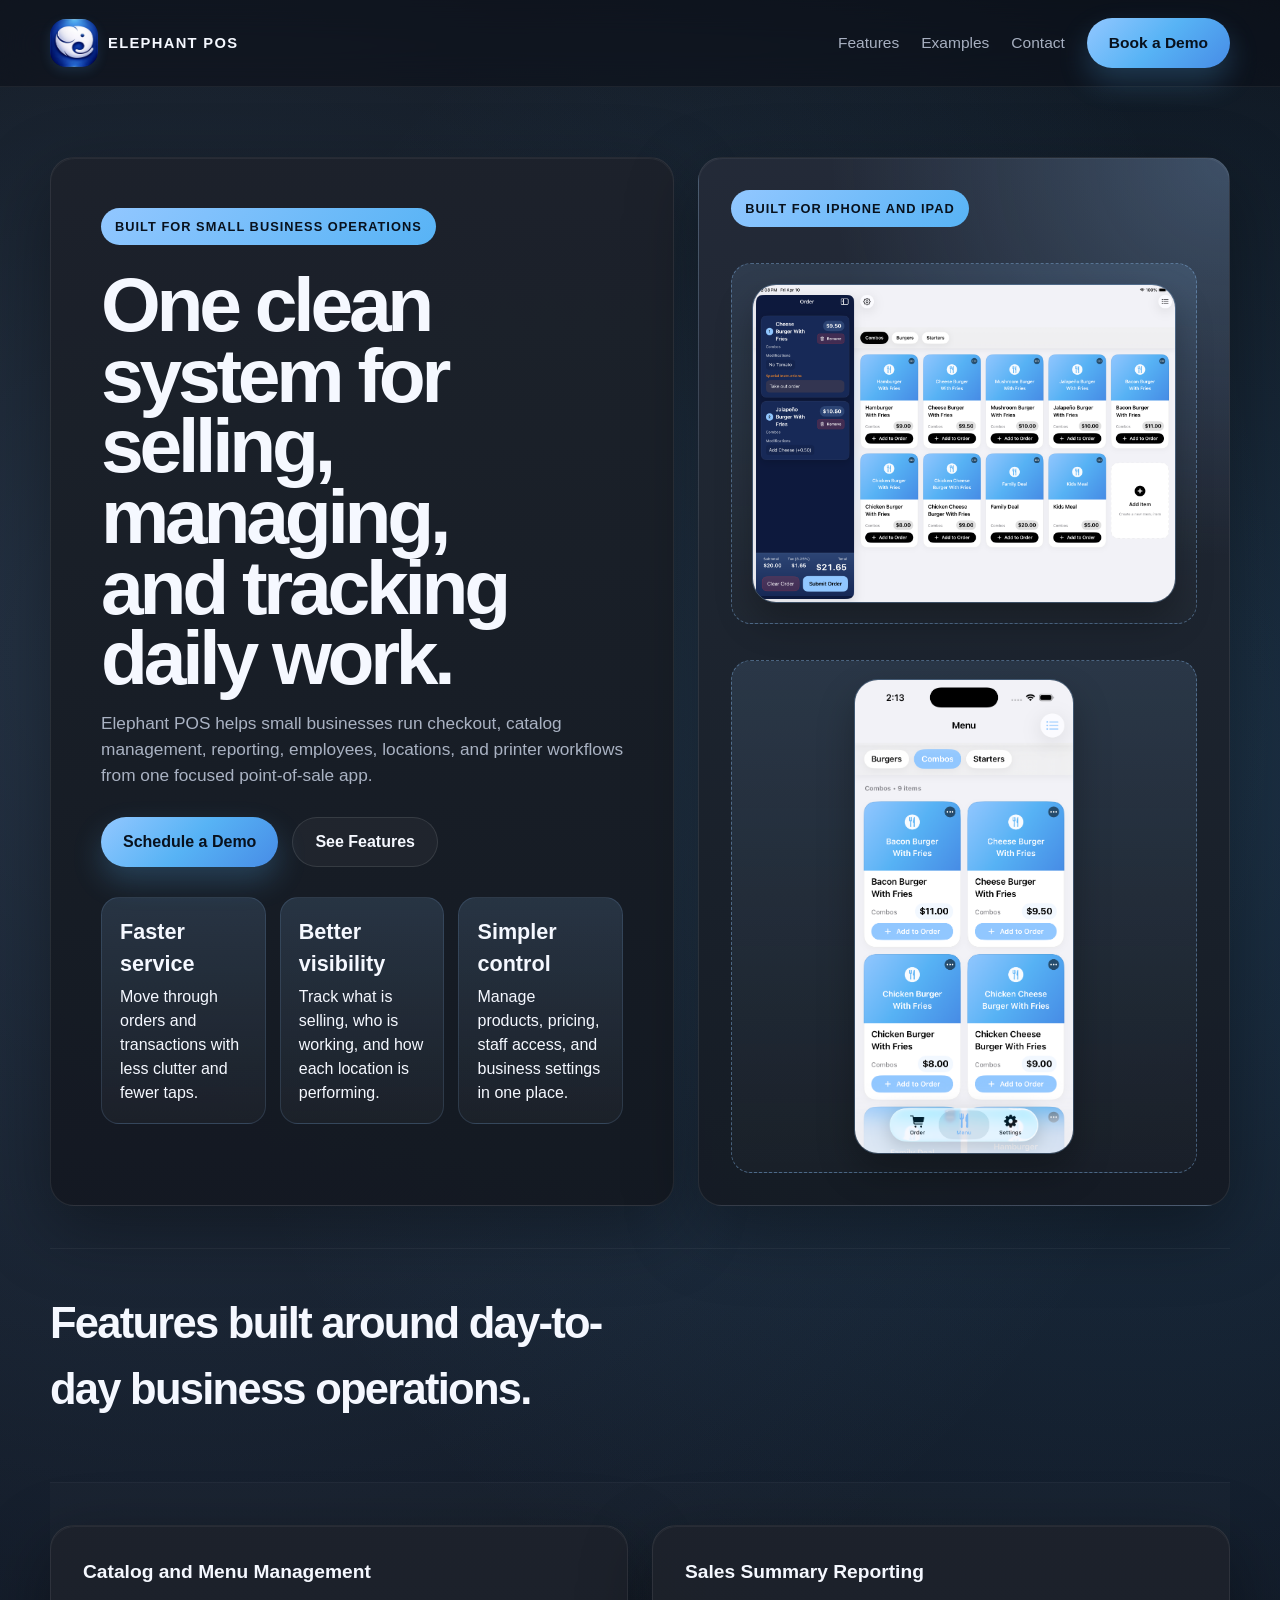
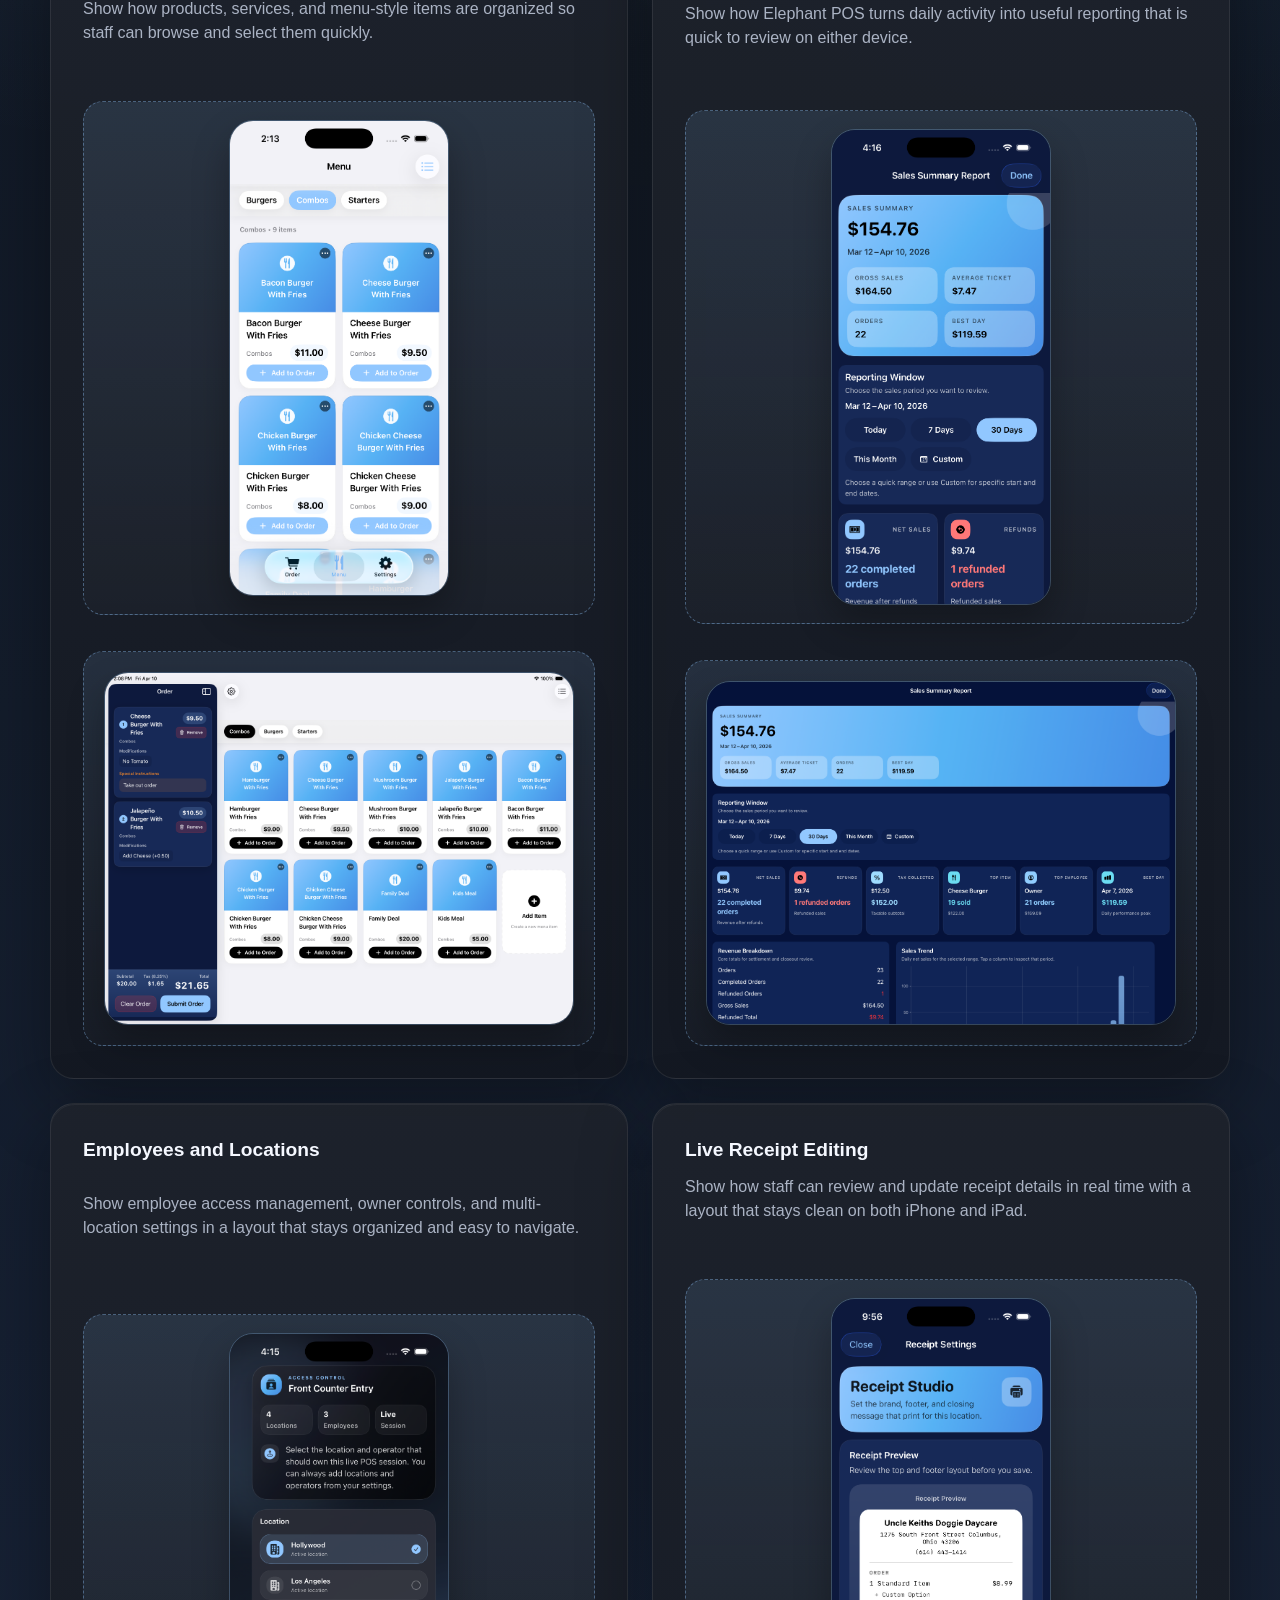
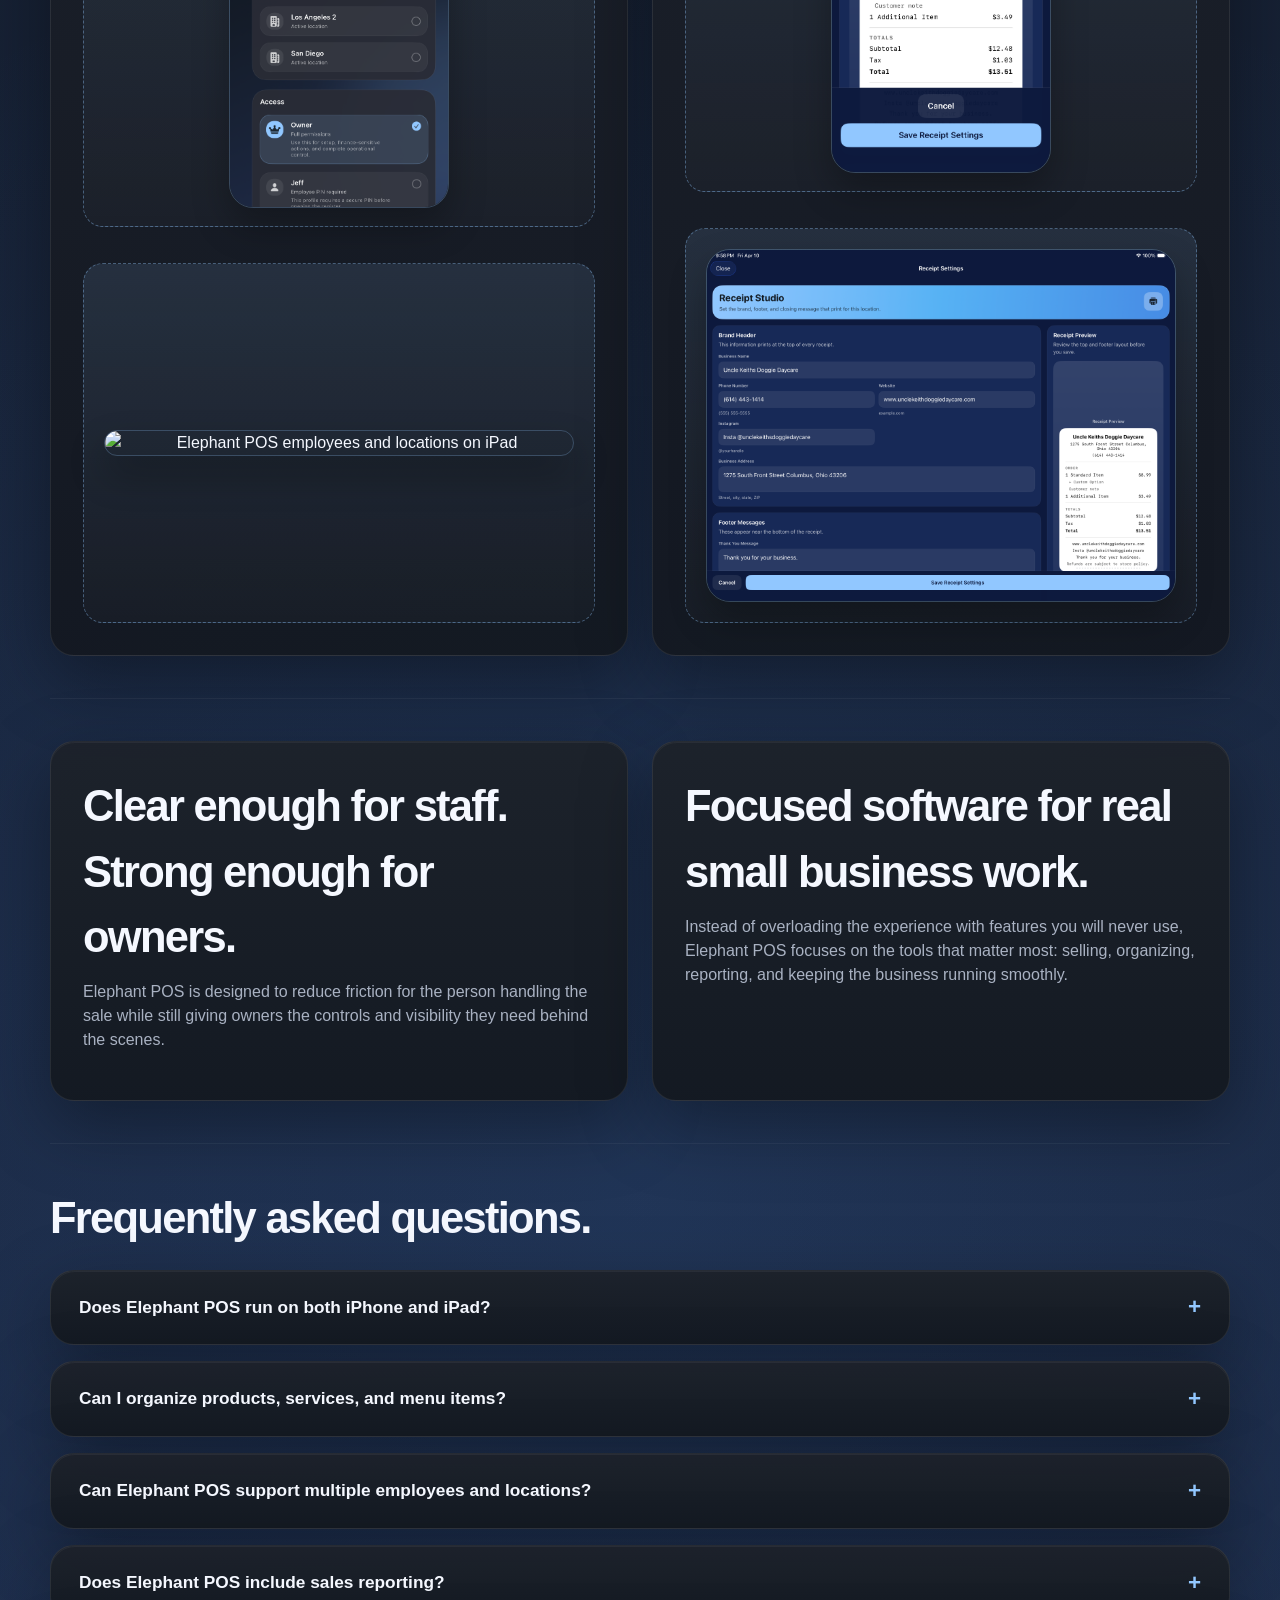
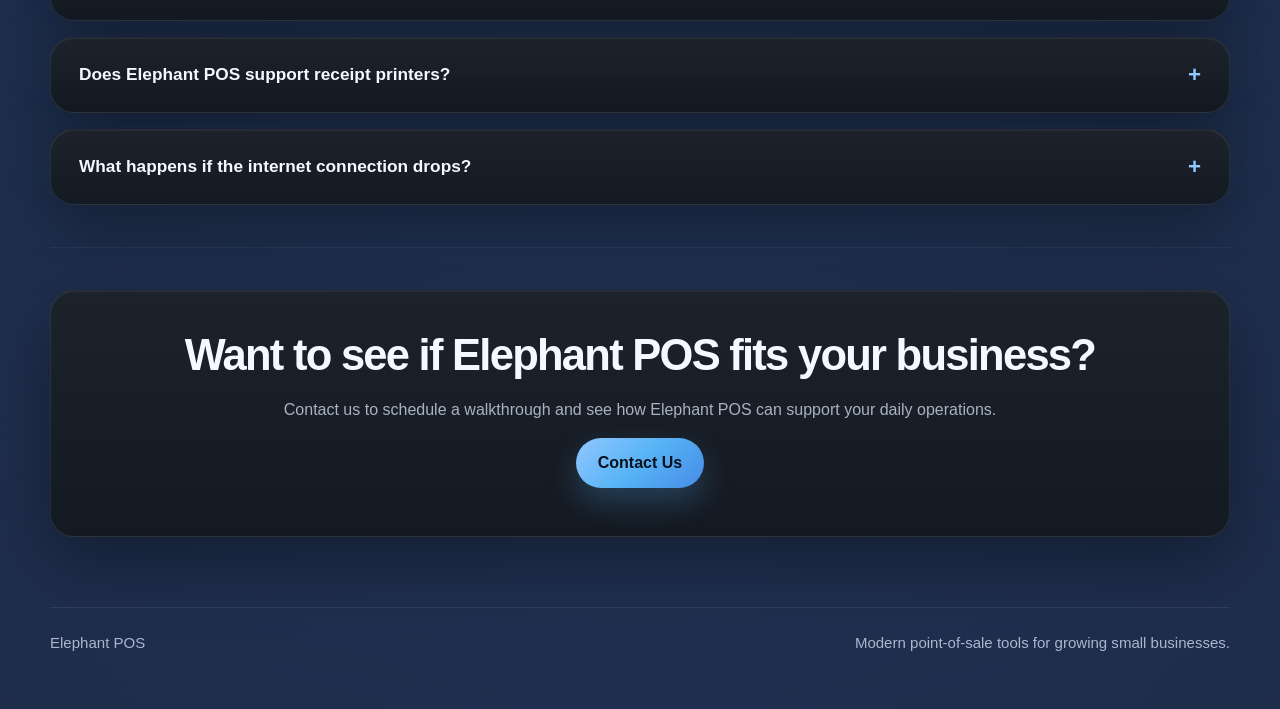
==== index.html @ 3ddc0a42 "Refine FAQ copy" ====
<!doctype html>
<html lang="en">
<head>
  <meta charset="utf-8">
  <meta name="viewport" content="width=device-width, initial-scale=1">
  <title>Elephant POS | Point of Sale for Small Business</title>
  <meta name="description" content="Elephant POS helps small businesses manage orders, catalog, staff access, locations, reporting, and printer workflows from one clean point-of-sale system.">
  <style>
    :root {
      --bg-top: #0d121a;
      --bg-mid: #131c2b;
      --bg-bottom: #1e2c4a;
      --panel: #1c212b;
      --panel-2: #282d38;
      --panel-line: rgba(255, 255, 255, 0.08);
      --ink: #f5f8ff;
      --muted: rgba(226, 235, 255, 0.72);
      --accent-1: #92c7ff;
      --accent-2: #57b3f5;
      --accent-3: #478ce6;
      --shadow: 0 24px 70px rgba(0, 0, 0, 0.35);
      --radius-xl: 30px;
      --radius-lg: 24px;
      --radius-md: 18px;
      --max: 1180px;
    }

    * { box-sizing: border-box; }
    html { scroll-behavior: smooth; }

    body {
      margin: 0;
      font-family: -apple-system, BlinkMacSystemFont, "SF Pro Display", "SF Pro Text", "Segoe UI", sans-serif;
      color: var(--ink);
      background:
        radial-gradient(circle at 15% 12%, rgba(146, 199, 255, 0.18), transparent 22%),
        radial-gradient(circle at 88% 14%, rgba(87, 179, 245, 0.18), transparent 20%),
        radial-gradient(circle at 50% 80%, rgba(71, 140, 230, 0.14), transparent 30%),
        linear-gradient(180deg, var(--bg-top) 0%, var(--bg-mid) 42%, var(--bg-bottom) 100%);
      line-height: 1.5;
      min-height: 100vh;
    }

    a { color: inherit; text-decoration: none; }
    img { max-width: 100%; display: block; }

    .shell {
      width: min(calc(100% - 32px), var(--max));
      margin: 0 auto;
    }

    .topbar {
      position: sticky;
      top: 0;
      z-index: 20;
      backdrop-filter: blur(18px);
      background: rgba(9, 13, 20, 0.46);
      border-bottom: 1px solid rgba(255, 255, 255, 0.06);
    }

    .topbar .shell,
    .footer .shell {
      display: flex;
      justify-content: space-between;
      align-items: center;
      gap: 18px;
    }

    .topbar .shell { padding: 18px 0; }

    .brand {
      display: inline-flex;
      align-items: center;
      gap: 10px;
      font-size: 0.92rem;
      font-weight: 700;
      letter-spacing: 0.09em;
      text-transform: uppercase;
    }

    .mark {
  width: 48px;
  height: 48px;
  border-radius: 16px;
  display: block;
  object-fit: contain;
  box-shadow: 0 4px 12px rgba(87, 179, 245, 0.14);
}

    nav {
      display: flex;
      gap: 22px;
      align-items: center;
      color: var(--muted);
      font-size: 0.97rem;
    }

    .nav-cta,
    .button {
      display: inline-flex;
      align-items: center;
      justify-content: center;
      min-height: 50px;
      padding: 0 22px;
      border-radius: 999px;
      font-weight: 700;
      transition: transform 160ms ease, opacity 160ms ease, background 160ms ease;
    }

    .nav-cta:hover,
    .button:hover { transform: translateY(-2px); }

    .nav-cta,
    .button-primary {
      color: #08111d;
      background: linear-gradient(135deg, var(--accent-1), var(--accent-2), var(--accent-3));
      box-shadow: 0 14px 30px rgba(87, 179, 245, 0.24);
    }

    .button-secondary {
      border: 1px solid rgba(255, 255, 255, 0.10);
      background: rgba(255, 255, 255, 0.04);
      color: var(--ink);
    }

    .hero,
    section { padding: 42px 0; }

    .hero { padding-top: 70px; }

    section + section {
      border-top: 1px solid rgba(255, 255, 255, 0.05);
    }

    #examples,
    #contact {
      background: linear-gradient(180deg, rgba(255, 255, 255, 0.015), rgba(255, 255, 255, 0));
    }

    .hero-grid,
    .feature-grid,
    .image-grid,
    .fit-grid,
    .contact-grid {
      display: grid;
      gap: 24px;
    }

    .hero-device-stack {
      display: grid;
      gap: 18px;
      margin-top: 18px;
    }

    .hero-grid { grid-template-columns: 1.08fr 0.92fr; align-items: stretch; }
    .feature-grid { grid-template-columns: repeat(3, minmax(0, 1fr)); }
    .image-grid,
    .fit-grid,
    .contact-grid { grid-template-columns: 1fr 1fr; }

    .card {
      background: linear-gradient(180deg, rgba(29, 34, 43, 0.98), rgba(20, 25, 34, 0.98));
      border: 1px solid var(--panel-line);
      border-radius: var(--radius-lg);
      box-shadow: var(--shadow);
      position: relative;
      overflow: hidden;
    }

    .card::after {
      content: "";
      position: absolute;
      inset: 0;
      border-radius: inherit;
      pointer-events: none;
      box-shadow: inset 0 1px 0 rgba(255, 255, 255, 0.05);
    }

    .hero-copy { padding: 50px; }
    .hero-panel,
    .feature-card,
    .image-card,
    .fit-card,
    .contact-card { padding: 32px; }

    .image-card {
      display: flex;
      flex-direction: column;
      justify-content: space-between;
      min-height: 100%;
    }

    .image-card .hero-device-stack {
      margin-top: 22px;
    }

    .faq-list {
      display: grid;
      gap: 16px;
    }

    .faq-item {
      padding: 0;
    }

    .faq-item summary {
      list-style: none;
      cursor: pointer;
      padding: 24px 28px;
      display: flex;
      align-items: center;
      justify-content: space-between;
      gap: 18px;
      font-size: 1.08rem;
      font-weight: 700;
      color: var(--ink);
    }

    .faq-item summary::-webkit-details-marker {
      display: none;
    }

    .faq-item summary::after {
      content: "+";
      flex-shrink: 0;
      font-size: 1.4rem;
      line-height: 1;
      color: var(--accent-1);
    }

    .faq-item[open] summary::after {
      content: "−";
    }

    .faq-answer {
      padding: 0 28px 24px;
      color: var(--muted);
      max-width: 70ch;
    }

    .eyebrow,
    .panel-tag {
      display: inline-flex;
      align-items: center;
      gap: 8px;
      padding: 9px 14px;
      border-radius: 999px;
      font-size: 0.8rem;
      font-weight: 700;
      letter-spacing: 0.08em;
      text-transform: uppercase;
      color: #08111d;
      background: linear-gradient(135deg, var(--accent-1), var(--accent-2));
    }

    h1, h2, h3, p { margin-top: 0; }

    h1 {
      margin: 24px 0 18px;
      font-size: clamp(2.8rem, 6vw, 5.6rem);
      line-height: 0.92;
      letter-spacing: -0.055em;
      max-width: 10ch;
    }

    h2 {
      font-size: clamp(2rem, 3.4vw, 3.1rem);
      letter-spacing: -0.04em;
      margin-bottom: 10px;
    }

    h3 { font-size: 1.2rem; margin-bottom: 10px; }

    p, li, nav a { color: var(--muted); }
    .hero-copy > p { font-size: 1.08rem; max-width: 55ch; }

    .cta-row {
      display: flex;
      flex-wrap: wrap;
      gap: 14px;
      margin: 28px 0 30px;
    }

    .stats {
      display: grid;
      grid-template-columns: repeat(3, minmax(0, 1fr));
      gap: 14px;
    }

    .stat {
      padding: 18px;
      border-radius: var(--radius-md);
      background: linear-gradient(180deg, rgba(146, 199, 255, 0.14), rgba(255, 255, 255, 0.03));
      border: 1px solid rgba(146, 199, 255, 0.14);
    }

    .stat strong {
      display: block;
      margin-bottom: 4px;
      font-size: 1.35rem;
      color: var(--ink);
    }

    .hero-panel {
      background:
        radial-gradient(circle at top right, rgba(146, 199, 255, 0.24), transparent 34%),
        linear-gradient(180deg, rgba(36, 43, 56, 0.98), rgba(21, 27, 36, 0.98));
    }

    .receipt {
      padding: 22px;
      border-radius: 22px;
      background: linear-gradient(180deg, rgba(116, 184, 255, 0.18), rgba(71, 140, 230, 0.08));
      border: 1px solid rgba(146, 199, 255, 0.22);
      margin: 18px 0 14px;
    }

    .receipt-row,
    .receipt-total {
      display: flex;
      justify-content: space-between;
      gap: 16px;
    }

    .receipt-row {
      padding: 12px 0;
      border-bottom: 1px dashed rgba(255, 255, 255, 0.16);
    }

    .receipt-total {
      padding-top: 14px;
      font-weight: 700;
      color: var(--ink);
    }

    .chip {
      padding: 16px 18px;
      border-radius: 18px;
      background: linear-gradient(180deg, rgba(53, 82, 124, 0.72), rgba(41, 57, 84, 0.72));
      border: 1px solid rgba(146, 199, 255, 0.16);
      margin-top: 12px;
      color: var(--ink);
    }

    .section-heading {
      margin-bottom: 18px;
      max-width: 64ch;
    }

    .image-slot {
      margin-top: 18px;
      min-height: 300px;
      border-radius: 20px;
      border: 1px dashed rgba(146, 199, 255, 0.38);
      background:
        linear-gradient(180deg, rgba(146, 199, 255, 0.12), rgba(255, 255, 255, 0.02));
      display: flex;
      align-items: center;
      justify-content: center;
      text-align: center;
      padding: 22px;
    }


    .image-slot strong {
      display: block;
      margin-bottom: 6px;
      color: var(--ink);
    }

    .image-slot img {
      display: block;
      margin: 0 auto;
    }

    .image-hint {
      font-size: 0.95rem;
      color: var(--muted);
      max-width: 30ch;
    }

    .image-card p,
    .feature-card p,
    .fit-card p,
    .contact-card p,
    .contact-card li,
    .fit-card li { color: var(--muted); }

    ul { margin: 0; padding-left: 18px; }
    li { margin-bottom: 10px; }

    .footer {
      padding: 28px 0 54px;
      color: var(--muted);
      font-size: 0.94rem;
    }

    .footer .shell {
      border-top: 1px solid rgba(255, 255, 255, 0.08);
      padding-top: 24px;
    }

    @media (max-width: 980px) {
      .hero-grid,
      .feature-grid,
      .image-grid,
      .fit-grid,
      .contact-grid { grid-template-columns: 1fr; }
      .topbar .shell,
      .footer .shell { flex-direction: column; align-items: flex-start; }
    }

    @media (max-width: 720px) {
      nav { flex-wrap: wrap; gap: 12px 18px; }
      .hero-copy,
      .hero-panel,
      .feature-card,
      .image-card,
      .fit-card,
      .contact-card { padding: 22px; }
      .stats { grid-template-columns: 1fr; }
      .hero { padding-top: 34px; }
      .image-slot { min-height: 220px; }
    }
  </style>
</head>
<body>
  <header class="topbar">
    <div class="shell">
      <a class="brand" href="#top"><img class="mark" src="images/icon.png" alt="Elephant POS icon"><span>Elephant POS</span></a>
      <nav>
        <a href="#features">Features</a>
        <a href="#examples">Examples</a>
        <a href="#contact">Contact</a>
        <a class="nav-cta" href="mailto:contact@elephantpos.com">Book a Demo</a>
      </nav>
    </div>
  </header>

  <main id="top" class="shell">
    <section class="hero">
      <div class="hero-grid">
        <div class="hero-copy card">
          <span class="eyebrow">Built for small business operations</span>
          <h1>One clean system for selling, managing, and tracking daily work.</h1>
          <p>Elephant POS helps small businesses run checkout, catalog management, reporting, employees, locations, and printer workflows from one focused point-of-sale app.</p>
          <div class="cta-row">
            <a class="button button-primary" href="mailto:contact@elephantpos.com?subject=Elephant%20POS%20Demo">Schedule a Demo</a>
            <a class="button button-secondary" href="#features">See Features</a>
          </div>
          <div class="stats">
            <div class="stat"><strong>Faster service</strong><span>Move through orders and transactions with less clutter and fewer taps.</span></div>
            <div class="stat"><strong>Better visibility</strong><span>Track what is selling, who is working, and how each location is performing.</span></div>
            <div class="stat"><strong>Simpler control</strong><span>Manage products, pricing, staff access, and business settings in one place.</span></div>
          </div>
        </div>

        <aside class="hero-panel card">
          <span class="panel-tag">Built for iPhone and iPad</span>
          <div class="hero-device-stack">
            <div class="image-card" style="padding:0; background:none; border:none; box-shadow:none;">
              <div class="image-slot" style="padding: 20px; min-height: 360px;">
                <img src="images/Ipad-menu.png" alt="Elephant POS on iPad" style="width: 100%; max-width: 560px; border-radius: 24px; border: 1px solid rgba(146, 199, 255, 0.24); box-shadow: 0 18px 36px rgba(0, 0, 0, 0.28);">
              </div>
            </div>
            <div class="image-card" style="padding:0; background:none; border:none; box-shadow:none;">
              <div class="image-slot" style="padding: 18px; min-height: 280px;">
                <img src="images/Iphone-menu.png" alt="Elephant POS on iPhone" style="width: 100%; max-width: 220px; border-radius: 24px; border: 1px solid rgba(146, 199, 255, 0.24); box-shadow: 0 18px 36px rgba(0, 0, 0, 0.28);">
              </div>
            </div>
          </div>
        </aside>
      </div>
    </section>

    <section id="features">
      <div class="section-heading">
        <h2>Features built around day-to-day business operations.</h2>
      </div>
    </section>

    <section id="examples">
      <div class="image-grid">
        <article class="image-card card">
          <h3>Catalog and Menu Management</h3>
          <p>Show how products, services, and menu-style items are organized so staff can browse and select them quickly.</p>
          <div class="hero-device-stack">
            <div class="image-slot" style="padding: 18px; min-height: 300px;">
              <img src="images/Iphone-menu.png" alt="Elephant POS catalog on iPhone" style="width: 100%; max-width: 220px; border-radius: 24px; border: 1px solid rgba(146, 199, 255, 0.24); box-shadow: 0 18px 36px rgba(0, 0, 0, 0.28);">
            </div>
            <div class="image-slot" style="padding: 20px; min-height: 360px;">
              <img src="images/Ipad-menu.png" alt="Elephant POS catalog on iPad" style="width: 100%; max-width: 560px; border-radius: 24px; border: 1px solid rgba(146, 199, 255, 0.24); box-shadow: 0 18px 36px rgba(0, 0, 0, 0.28);">
            </div>
          </div>
        </article>
        <article class="image-card card">
          <h3>Sales Summary Reporting</h3>
          <p>Show how Elephant POS turns daily activity into useful reporting that is quick to review on either device.</p>
          <div class="hero-device-stack">
            <div class="image-slot" style="padding: 18px; min-height: 300px;">
              <img src="images/iphone-sales-summary-report.png" alt="Elephant POS sales summary on iPhone" style="width: 100%; max-width: 220px; border-radius: 24px; border: 1px solid rgba(146, 199, 255, 0.24); box-shadow: 0 18px 36px rgba(0, 0, 0, 0.28);">
            </div>
            <div class="image-slot" style="padding: 20px; min-height: 360px;">
              <img src="images/ipad-sales-summary-report.png" alt="Elephant POS sales summary on iPad" style="width: 100%; max-width: 560px; border-radius: 24px; border: 1px solid rgba(146, 199, 255, 0.24); box-shadow: 0 18px 36px rgba(0, 0, 0, 0.28);">
            </div>
          </div>
        </article>
        <article class="image-card card">
          <h3>Employees and Locations</h3>
          <p>Show employee access management, owner controls, and multi-location settings in a layout that stays organized and easy to navigate.</p>
          <div class="hero-device-stack">
            <div class="image-slot" style="padding: 18px; min-height: 300px;">
              <img src="images/iphone-location-employee.png" alt="Elephant POS employees and locations on iPhone" style="width: 100%; max-width: 220px; border-radius: 24px; border: 1px solid rgba(146, 199, 255, 0.24); box-shadow: 0 18px 36px rgba(0, 0, 0, 0.28);">
            </div>
            <div class="image-slot" style="padding: 20px; min-height: 360px;">
              <img src="images/ipad-location-employee.png" alt="Elephant POS employees and locations on iPad" style="width: 100%; max-width: 560px; border-radius: 24px; border: 1px solid rgba(146, 199, 255, 0.24); box-shadow: 0 18px 36px rgba(0, 0, 0, 0.28);">
            </div>
          </div>
        </article>
        <article class="image-card card">
          <h3>Live Receipt Editing</h3>
          <p>Show how staff can review and update receipt details in real time with a layout that stays clean on both iPhone and iPad.</p>
          <div class="hero-device-stack">
            <div class="image-slot" style="padding: 18px; min-height: 300px;">
              <img src="images/iphone-live-receipt-editing.png" alt="Elephant POS live receipt editing on iPhone" style="width: 100%; max-width: 220px; border-radius: 24px; border: 1px solid rgba(146, 199, 255, 0.24); box-shadow: 0 18px 36px rgba(0, 0, 0, 0.28);">
            </div>
            <div class="image-slot" style="padding: 20px; min-height: 360px;">
              <img src="images/ipad-live-receipt-editing.png" alt="Elephant POS live receipt editing on iPad" style="width: 100%; max-width: 560px; border-radius: 24px; border: 1px solid rgba(146, 199, 255, 0.24); box-shadow: 0 18px 36px rgba(0, 0, 0, 0.28);">
            </div>
          </div>
        </article>
      </div>
    </section>

    <section>
      <div class="fit-grid">
        <article class="fit-card card">
          <h2>Clear enough for staff. Strong enough for owners.</h2>
          <p>Elephant POS is designed to reduce friction for the person handling the sale while still giving owners the controls and visibility they need behind the scenes.</p>
        </article>
        <article class="fit-card card">
          <h2>Focused software for real small business work.</h2>
          <p>Instead of overloading the experience with features you will never use, Elephant POS focuses on the tools that matter most: selling, organizing, reporting, and keeping the business running smoothly.</p>
        </article>
      </div>
    </section>

    <section id="faq">
      <div class="section-heading">
        <h2>Frequently asked questions.</h2>
      </div>
      <div class="faq-list">
        <details class="faq-item card">
          <summary>Does Elephant POS run on both iPhone and iPad?</summary>
          <div class="faq-answer">
            <p>Yes. Elephant POS is built for both iPhone and iPad so staff can work from the device that best fits the counter.</p>
          </div>
        </details>
        <details class="faq-item card">
          <summary>Can I organize products, services, and menu items?</summary>
          <div class="faq-answer">
            <p>Yes. You can build categories, organize your catalog, and keep items fast for staff to browse and select.</p>
          </div>
        </details>
        <details class="faq-item card">
          <summary>Can Elephant POS support multiple employees and locations?</summary>
          <div class="faq-answer">
            <p>Yes. Elephant POS includes employee access controls and multi-location support for growing operations.</p>
          </div>
        </details>
        <details class="faq-item card">
          <summary>Does Elephant POS include sales reporting?</summary>
          <div class="faq-answer">
            <p>Yes. Sales summaries and daily reporting are available directly inside the app and ready to review on either device.</p>
          </div>
        </details>
        <details class="faq-item card">
          <summary>Does Elephant POS support receipt printers?</summary>
          <div class="faq-answer">
            <p>Yes. Elephant POS is built with receipt printing workflows in mind for real front-counter use.</p>
          </div>
        </details>
        <details class="faq-item card">
          <summary>What happens if the internet connection drops?</summary>
          <div class="faq-answer">
            <p>Core selling workflows are designed to keep moving locally, while cloud sync and other network-dependent actions can resume when service returns.</p>
          </div>
        </details>
      </div>
    </section>

    <section class="final-cta">
      <div class="contact-card card" style="text-align:center;">
        <h2>Want to see if Elephant POS fits your business?</h2>
        <p>Contact us to schedule a walkthrough and see how Elephant POS can support your daily operations.</p>
        <p><a class="button button-primary" href="mailto:contact@elephantpos.com?subject=Elephant%20POS%20Walkthrough">Contact Us</a></p>
      </div>
    </section>

  </main>

  <footer class="footer">
    <div class="shell">
      <span>Elephant POS</span>
      <span>Modern point-of-sale tools for growing small businesses.</span>
    </div>
  </footer>
</body>
</html>
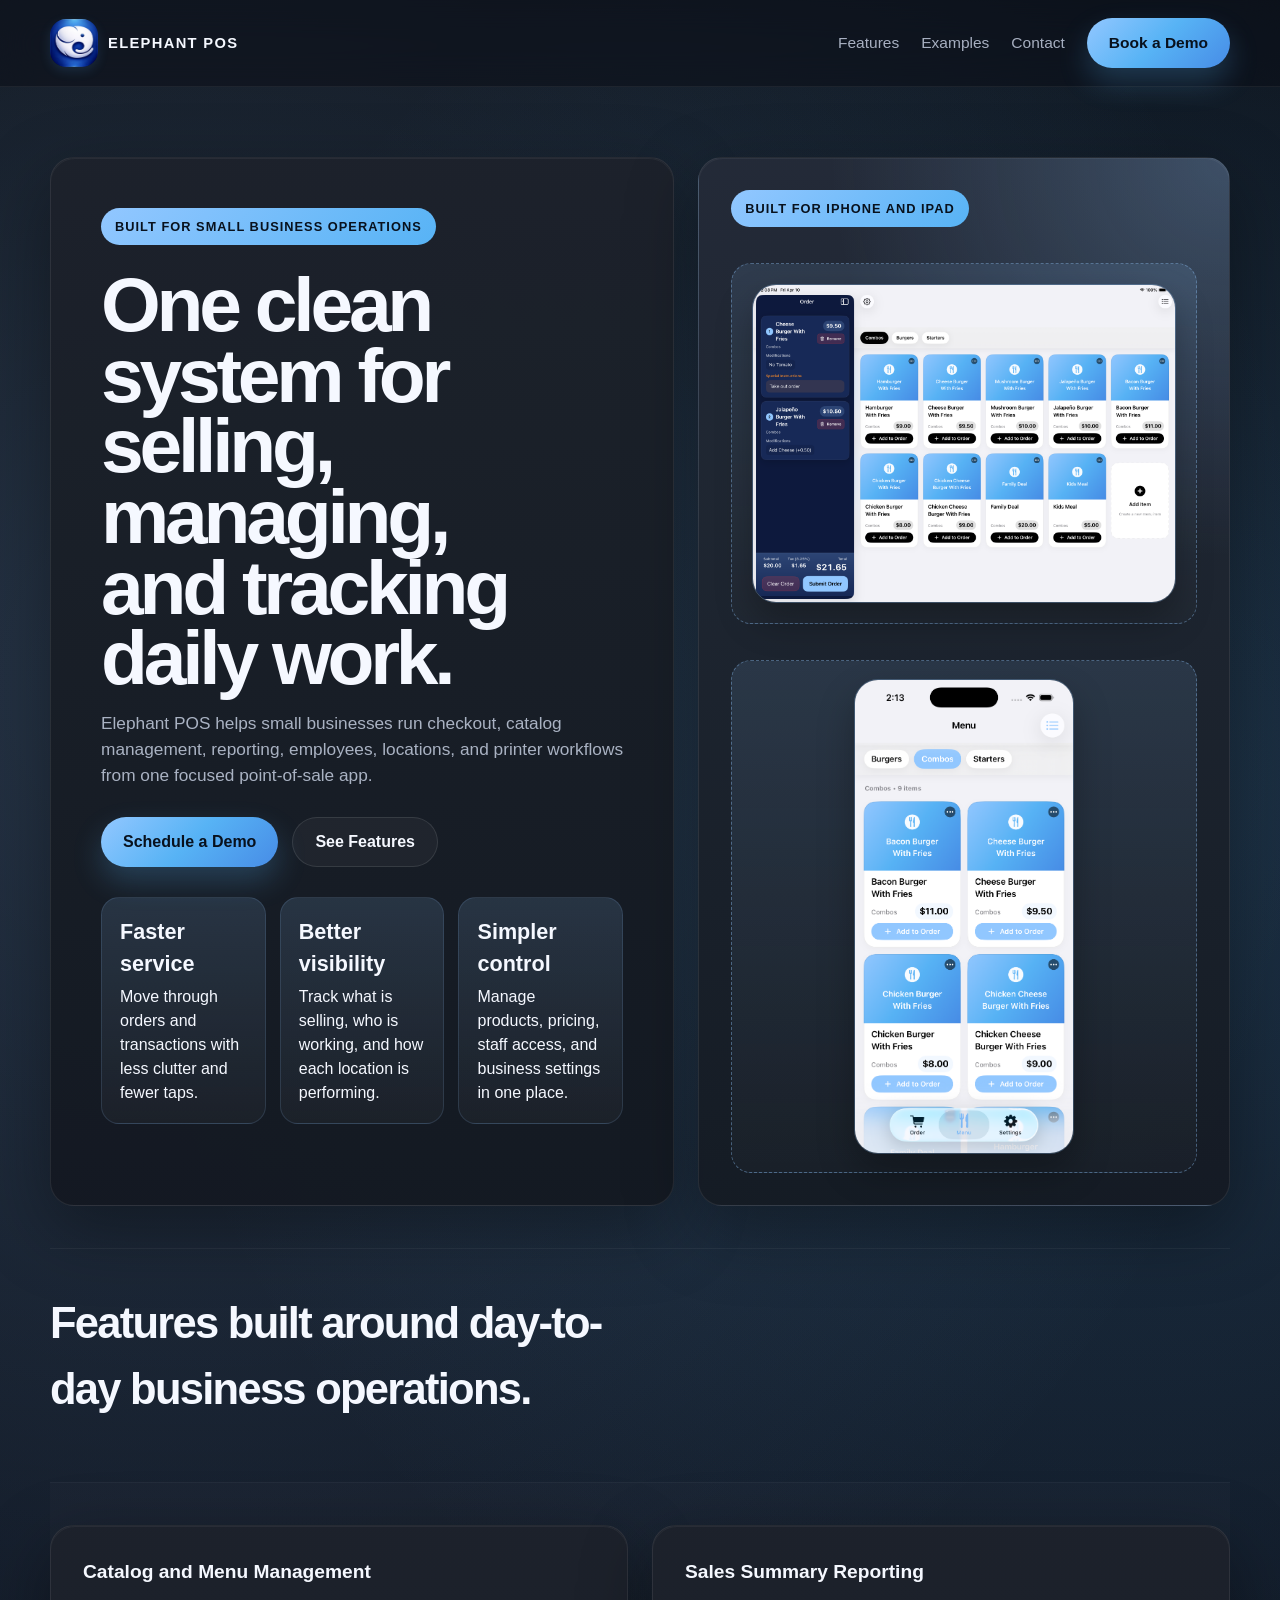
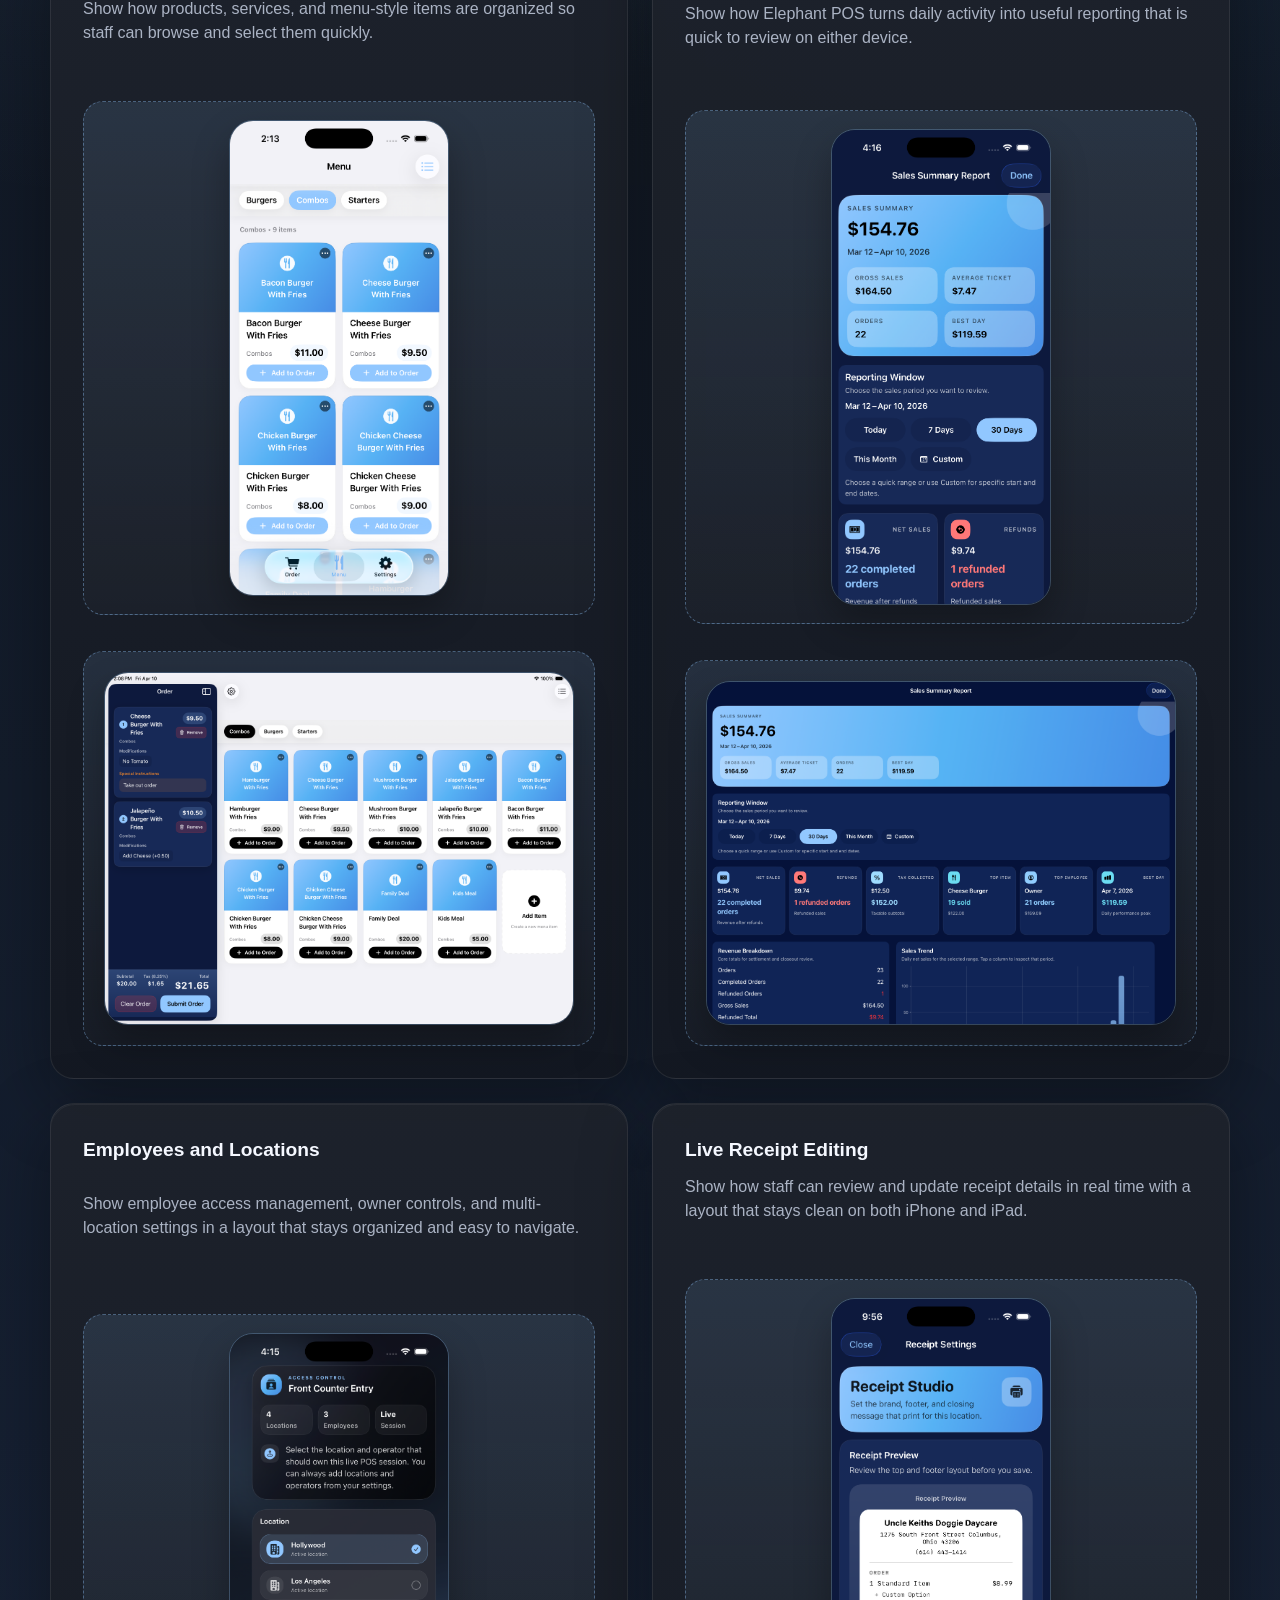
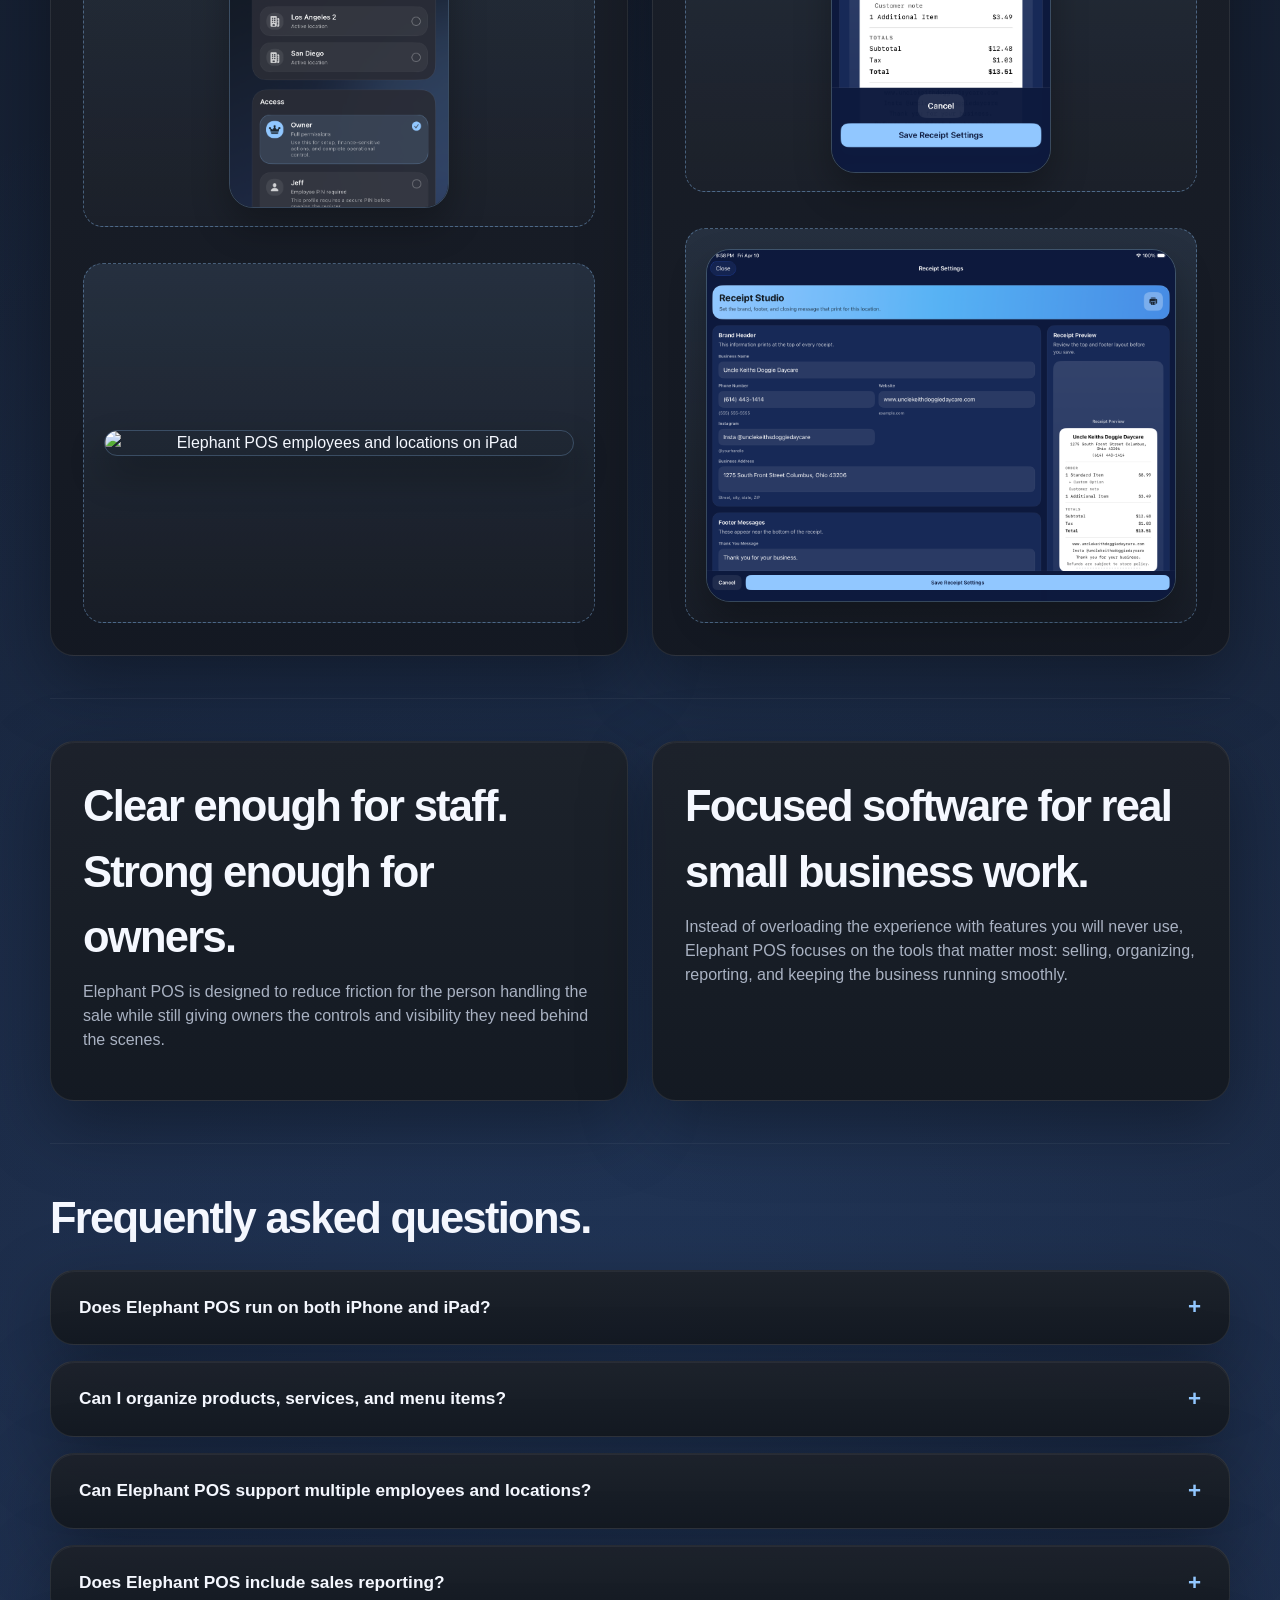
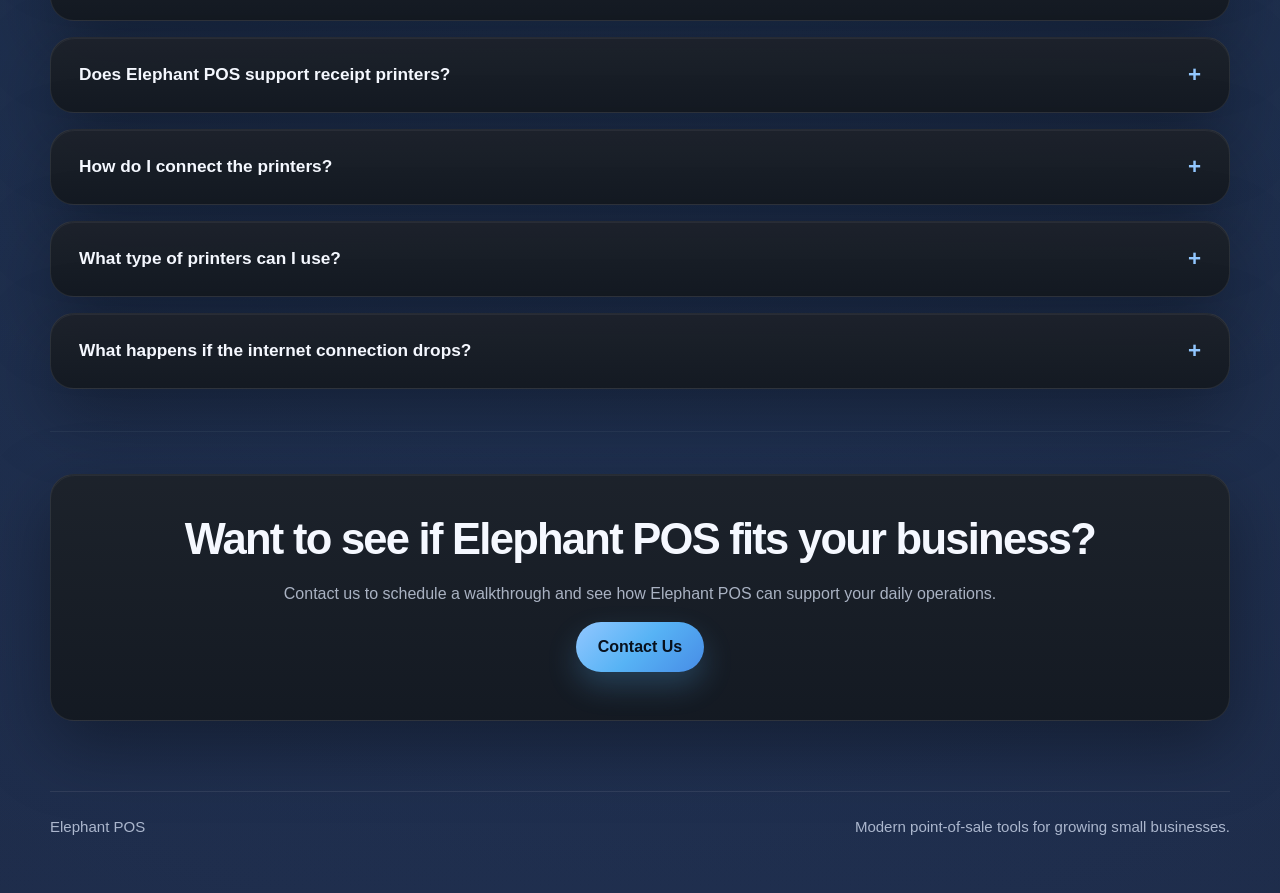
==== commit f96c9df0: "Add printer FAQ items" ====
--- a/index.html
+++ b/index.html
@@ -581,6 +581,18 @@
           </div>
         </details>
         <details class="faq-item card">
+          <summary>How do I connect the printers?</summary>
+          <div class="faq-answer">
+            <p>Printers are connected by Ethernet or Wi-Fi on the same network as your device. Once the printers are on the network, you can connect to them from Elephant POS settings.</p>
+          </div>
+        </details>
+        <details class="faq-item card">
+          <summary>What type of printers can I use?</summary>
+          <div class="faq-answer">
+            <p>Elephant POS is currently compatible with Epson receipt printers. More printer support is coming soon.</p>
+          </div>
+        </details>
+        <details class="faq-item card">
           <summary>What happens if the internet connection drops?</summary>
           <div class="faq-answer">
             <p>Core selling workflows are designed to keep moving locally, while cloud sync and other network-dependent actions can resume when service returns.</p>
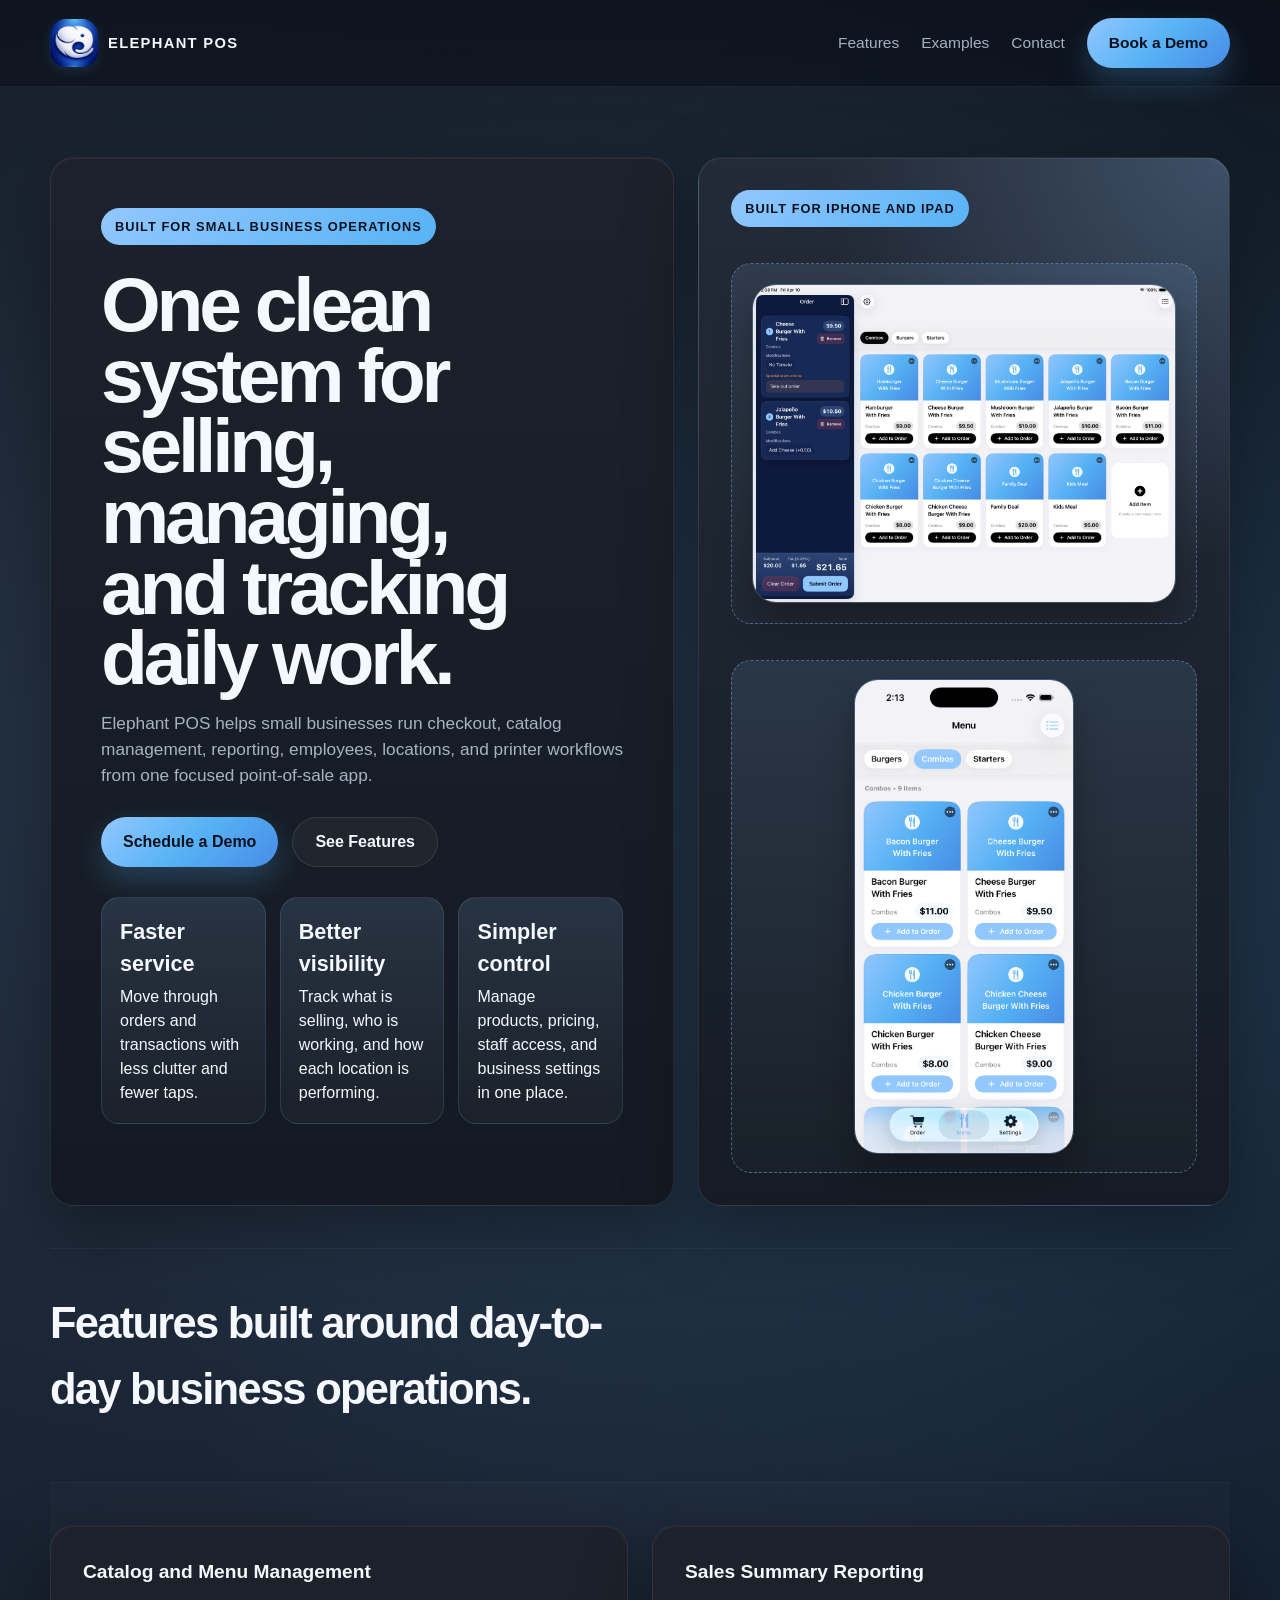
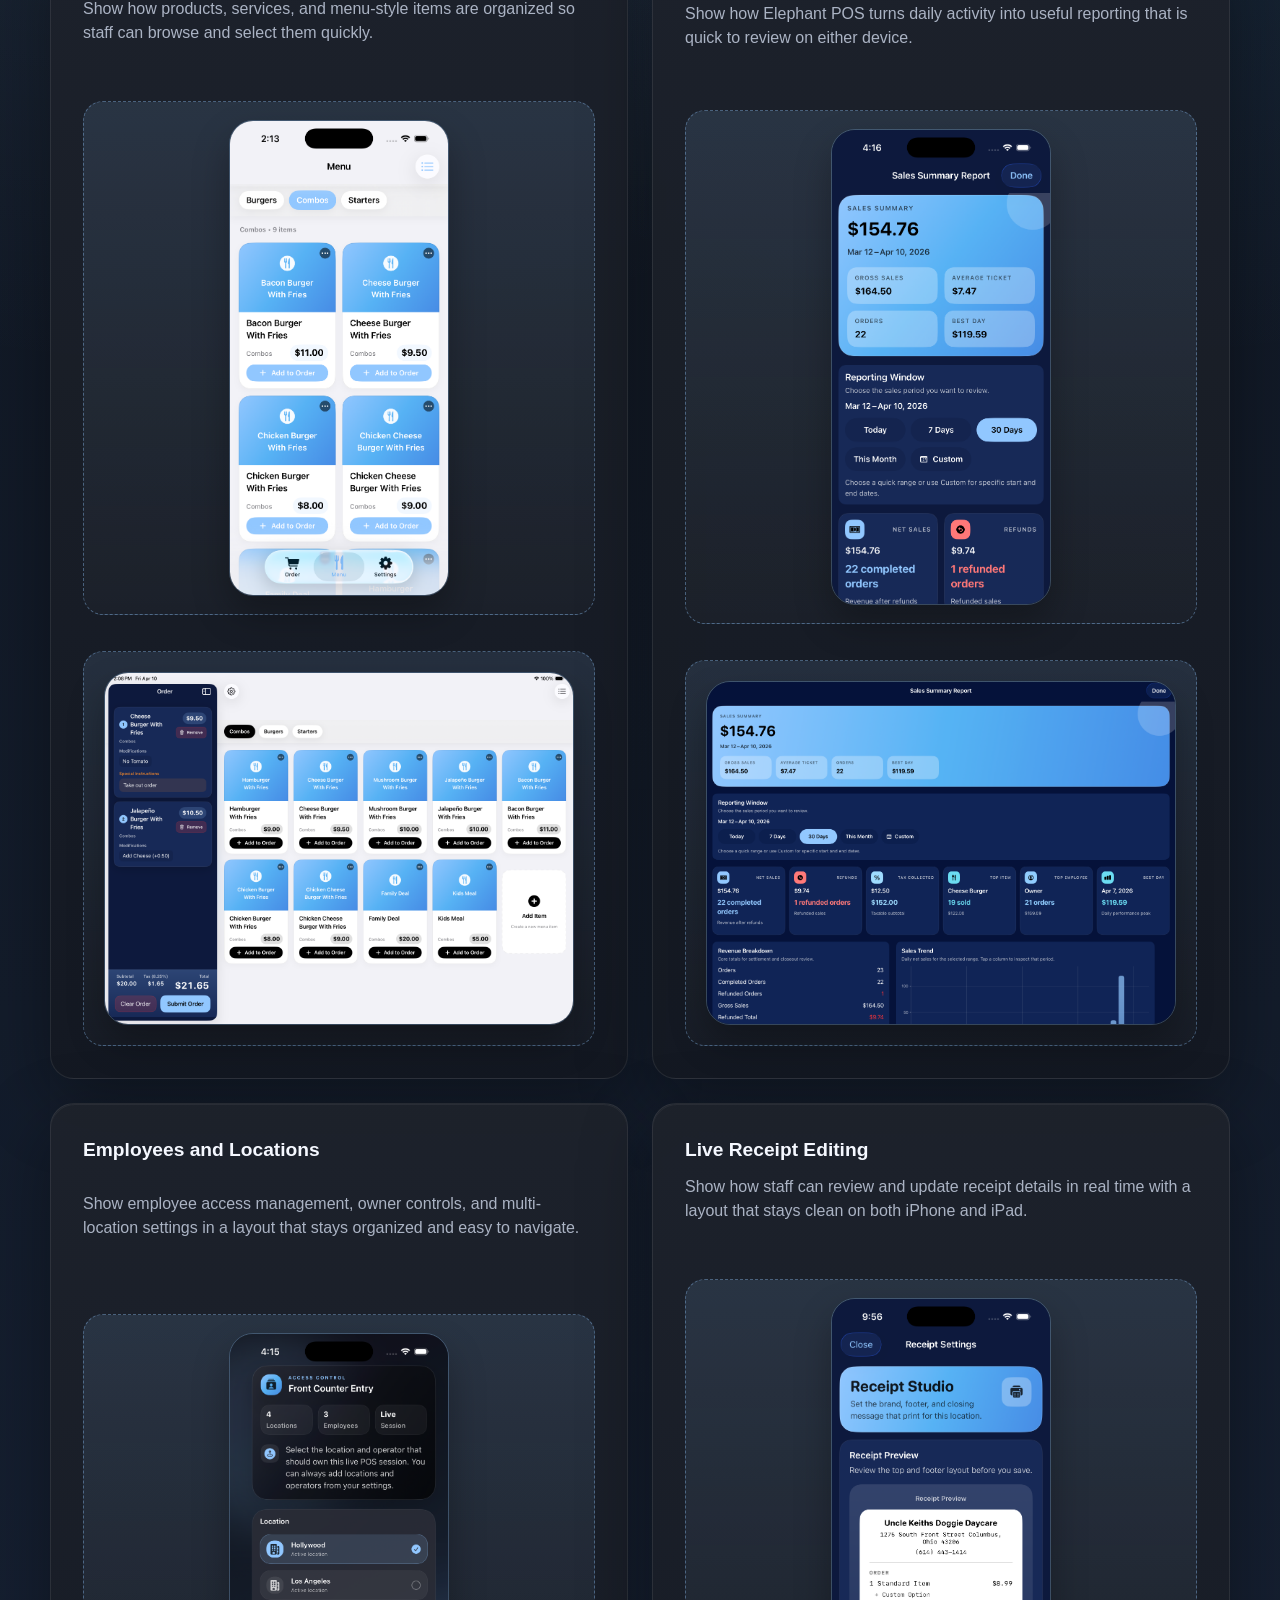
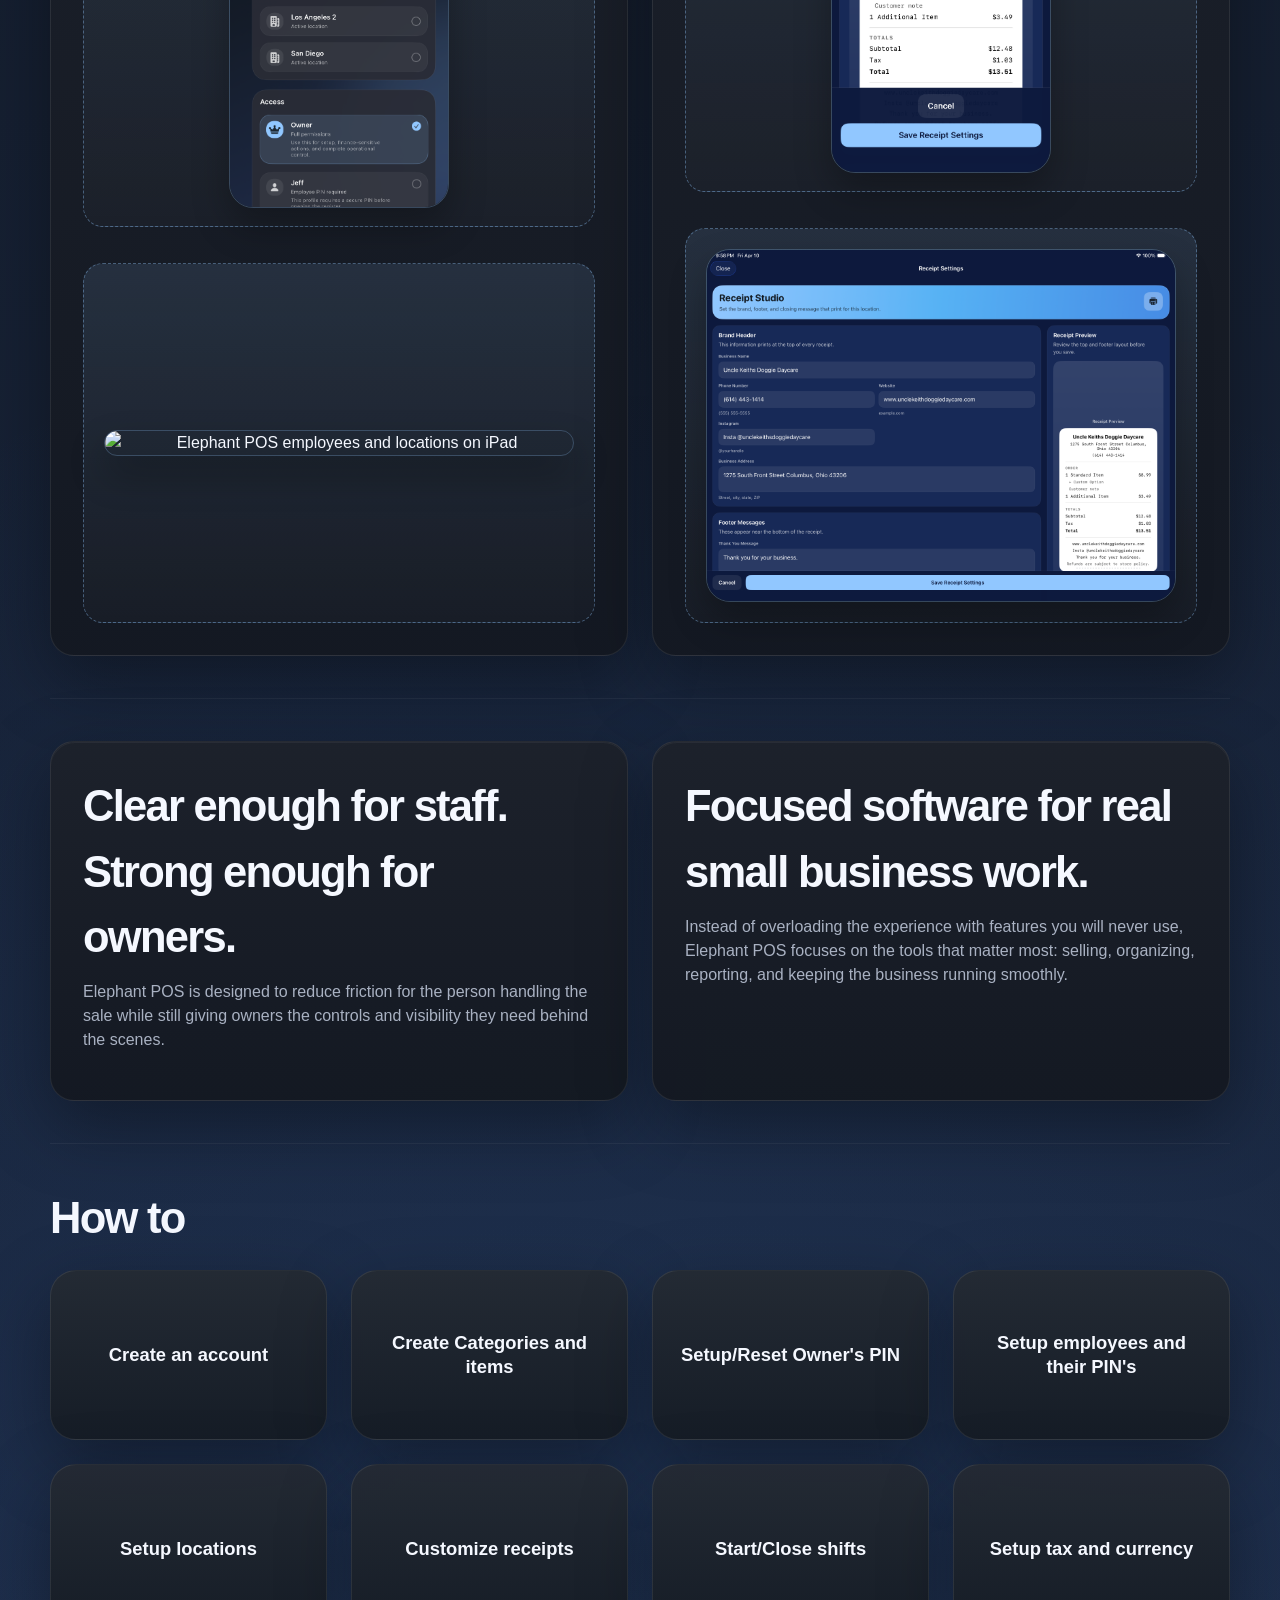
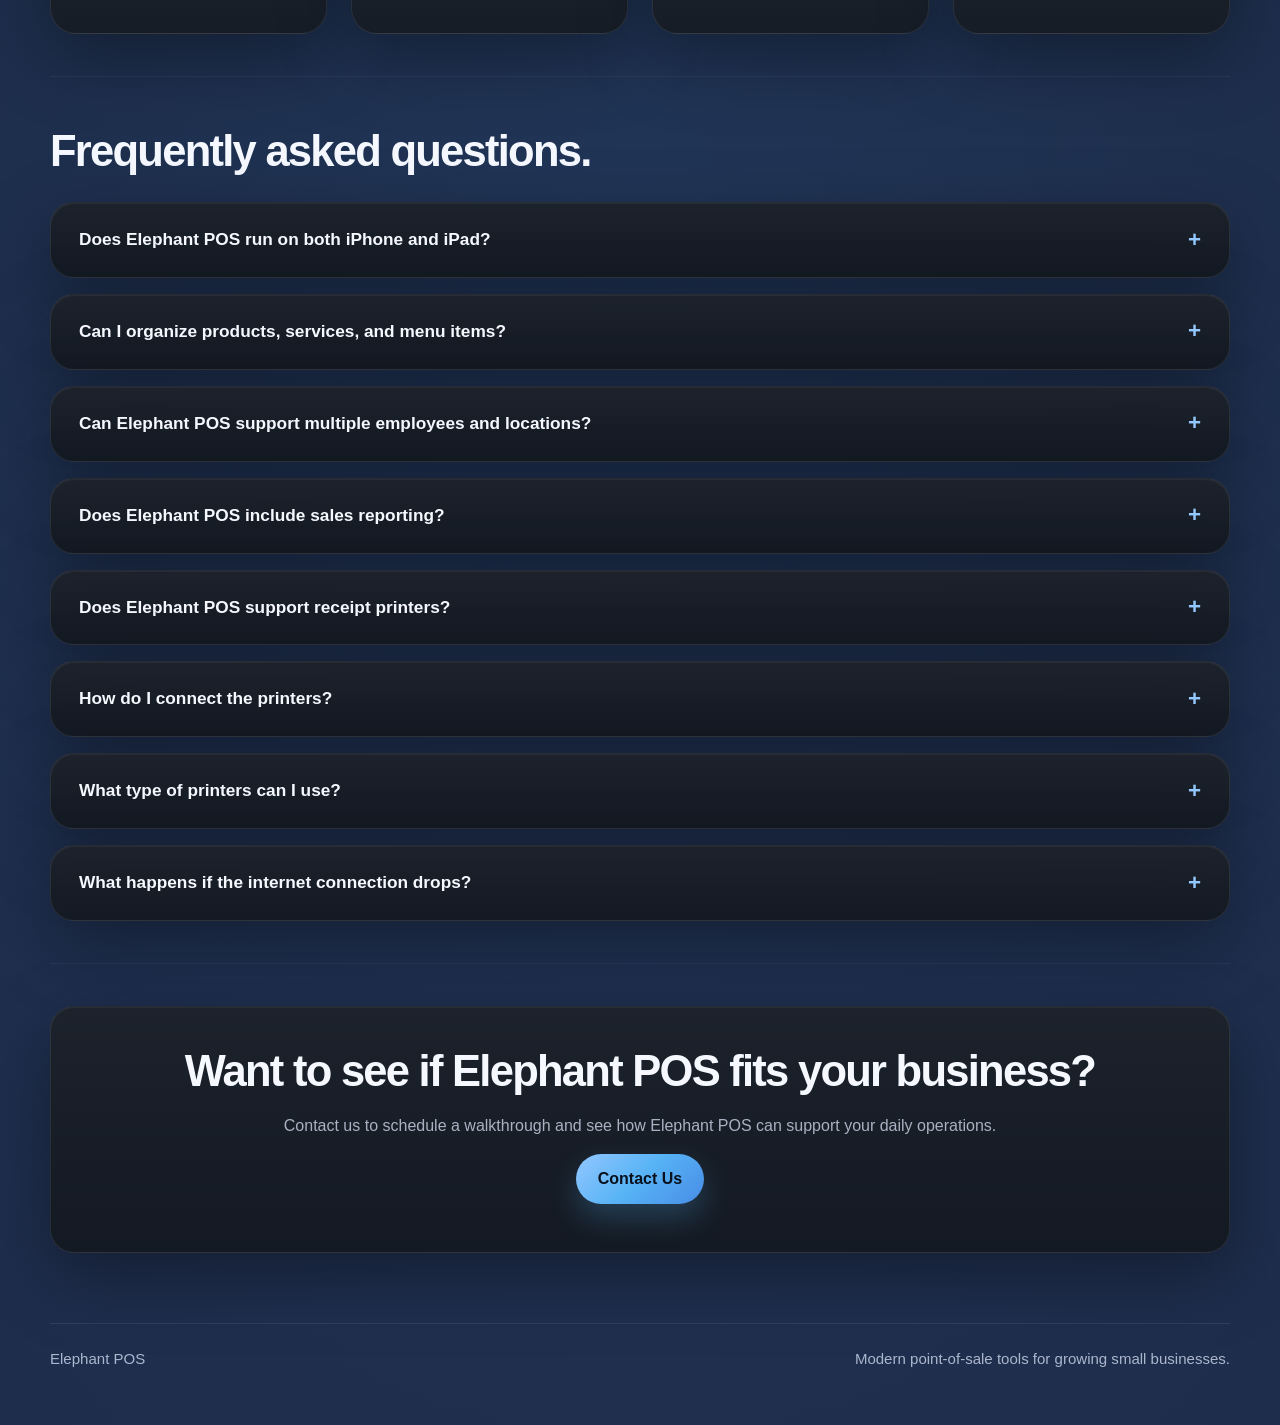
==== commit b3097de3: "Add how-to section and placeholder guide pages" ====
--- a/index.html
+++ b/index.html
@@ -238,6 +238,37 @@
       max-width: 70ch;
     }
 
+    .howto-grid {
+      display: grid;
+      grid-template-columns: repeat(4, minmax(0, 1fr));
+      gap: 24px;
+    }
+
+    .howto-link {
+      display: flex;
+      align-items: center;
+      justify-content: center;
+      min-height: 170px;
+      padding: 28px 22px;
+      text-align: center;
+      text-decoration: none;
+      color: var(--ink);
+      font-size: 1.15rem;
+      font-weight: 700;
+      line-height: 1.3;
+      background: linear-gradient(180deg, rgba(36, 42, 52, 0.98), rgba(22, 28, 38, 0.98));
+      border: 1px solid rgba(255, 255, 255, 0.08);
+      border-radius: 26px;
+      box-shadow: var(--shadow);
+      transition: transform 160ms ease, border-color 160ms ease, background 160ms ease;
+    }
+
+    .howto-link:hover {
+      transform: translateY(-3px);
+      border-color: rgba(146, 199, 255, 0.22);
+      background: linear-gradient(180deg, rgba(43, 50, 61, 0.98), rgba(25, 31, 42, 0.98));
+    }
+
     .eyebrow,
     .panel-tag {
       display: inline-flex;
@@ -406,6 +437,7 @@
       .image-grid,
       .fit-grid,
       .contact-grid { grid-template-columns: 1fr; }
+      .howto-grid { grid-template-columns: repeat(2, minmax(0, 1fr)); }
       .topbar .shell,
       .footer .shell { flex-direction: column; align-items: flex-start; }
     }
@@ -421,6 +453,8 @@
       .stats { grid-template-columns: 1fr; }
       .hero { padding-top: 34px; }
       .image-slot { min-height: 220px; }
+      .howto-grid { grid-template-columns: 1fr; }
+      .howto-link { min-height: 130px; }
     }
   </style>
 </head>
@@ -545,6 +579,22 @@
       </div>
     </section>
 
+    <section id="how-to">
+      <div class="section-heading">
+        <h2>How to</h2>
+      </div>
+      <div class="howto-grid">
+        <a class="howto-link" href="/how-to/create-account/">Create an account</a>
+        <a class="howto-link" href="/how-to/create-categories-and-items/">Create Categories and items</a>
+        <a class="howto-link" href="/how-to/setup-reset-owner-pin/">Setup/Reset Owner's PIN</a>
+        <a class="howto-link" href="/how-to/setup-employees-and-pins/">Setup employees and their PIN's</a>
+        <a class="howto-link" href="/how-to/setup-locations/">Setup locations</a>
+        <a class="howto-link" href="/how-to/customize-receipts/">Customize receipts</a>
+        <a class="howto-link" href="/how-to/start-close-shifts/">Start/Close shifts</a>
+        <a class="howto-link" href="/how-to/setup-tax-and-currency/">Setup tax and currency</a>
+      </div>
+    </section>
+
     <section id="faq">
       <div class="section-heading">
         <h2>Frequently asked questions.</h2>
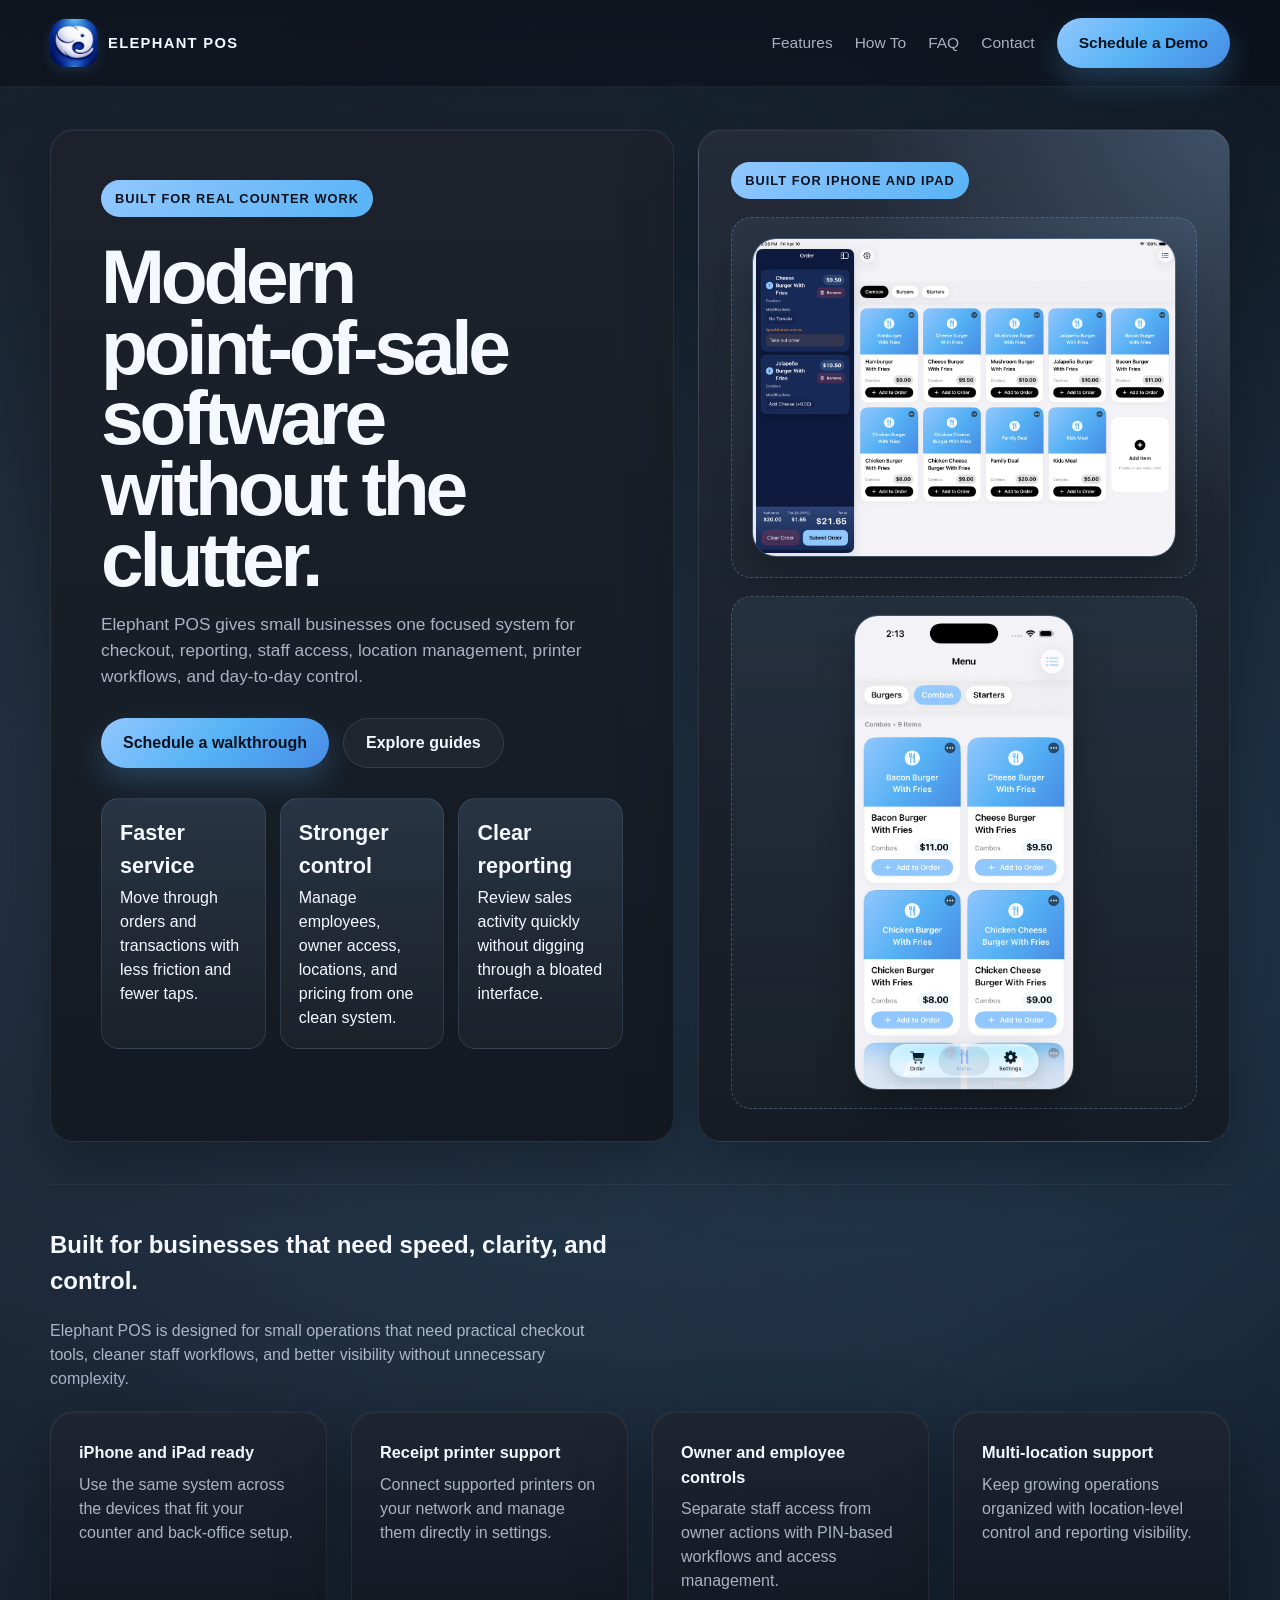
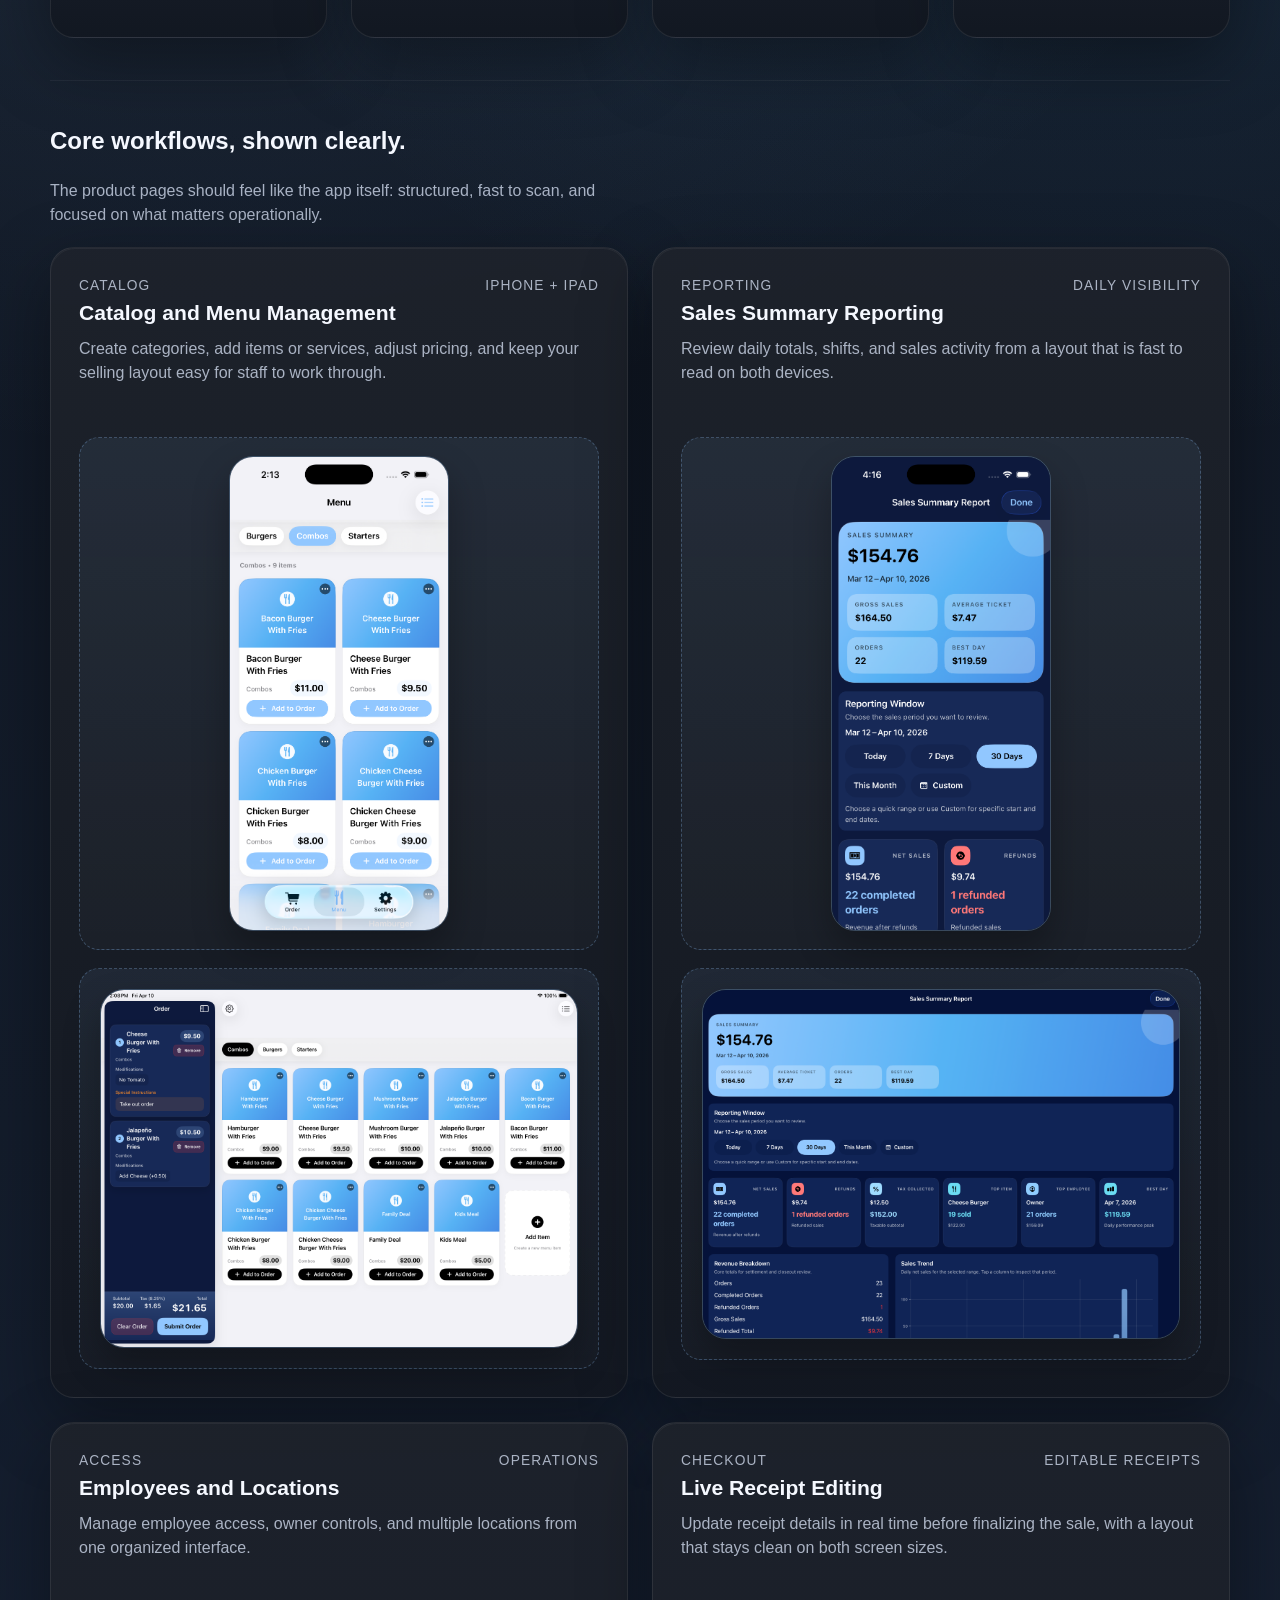
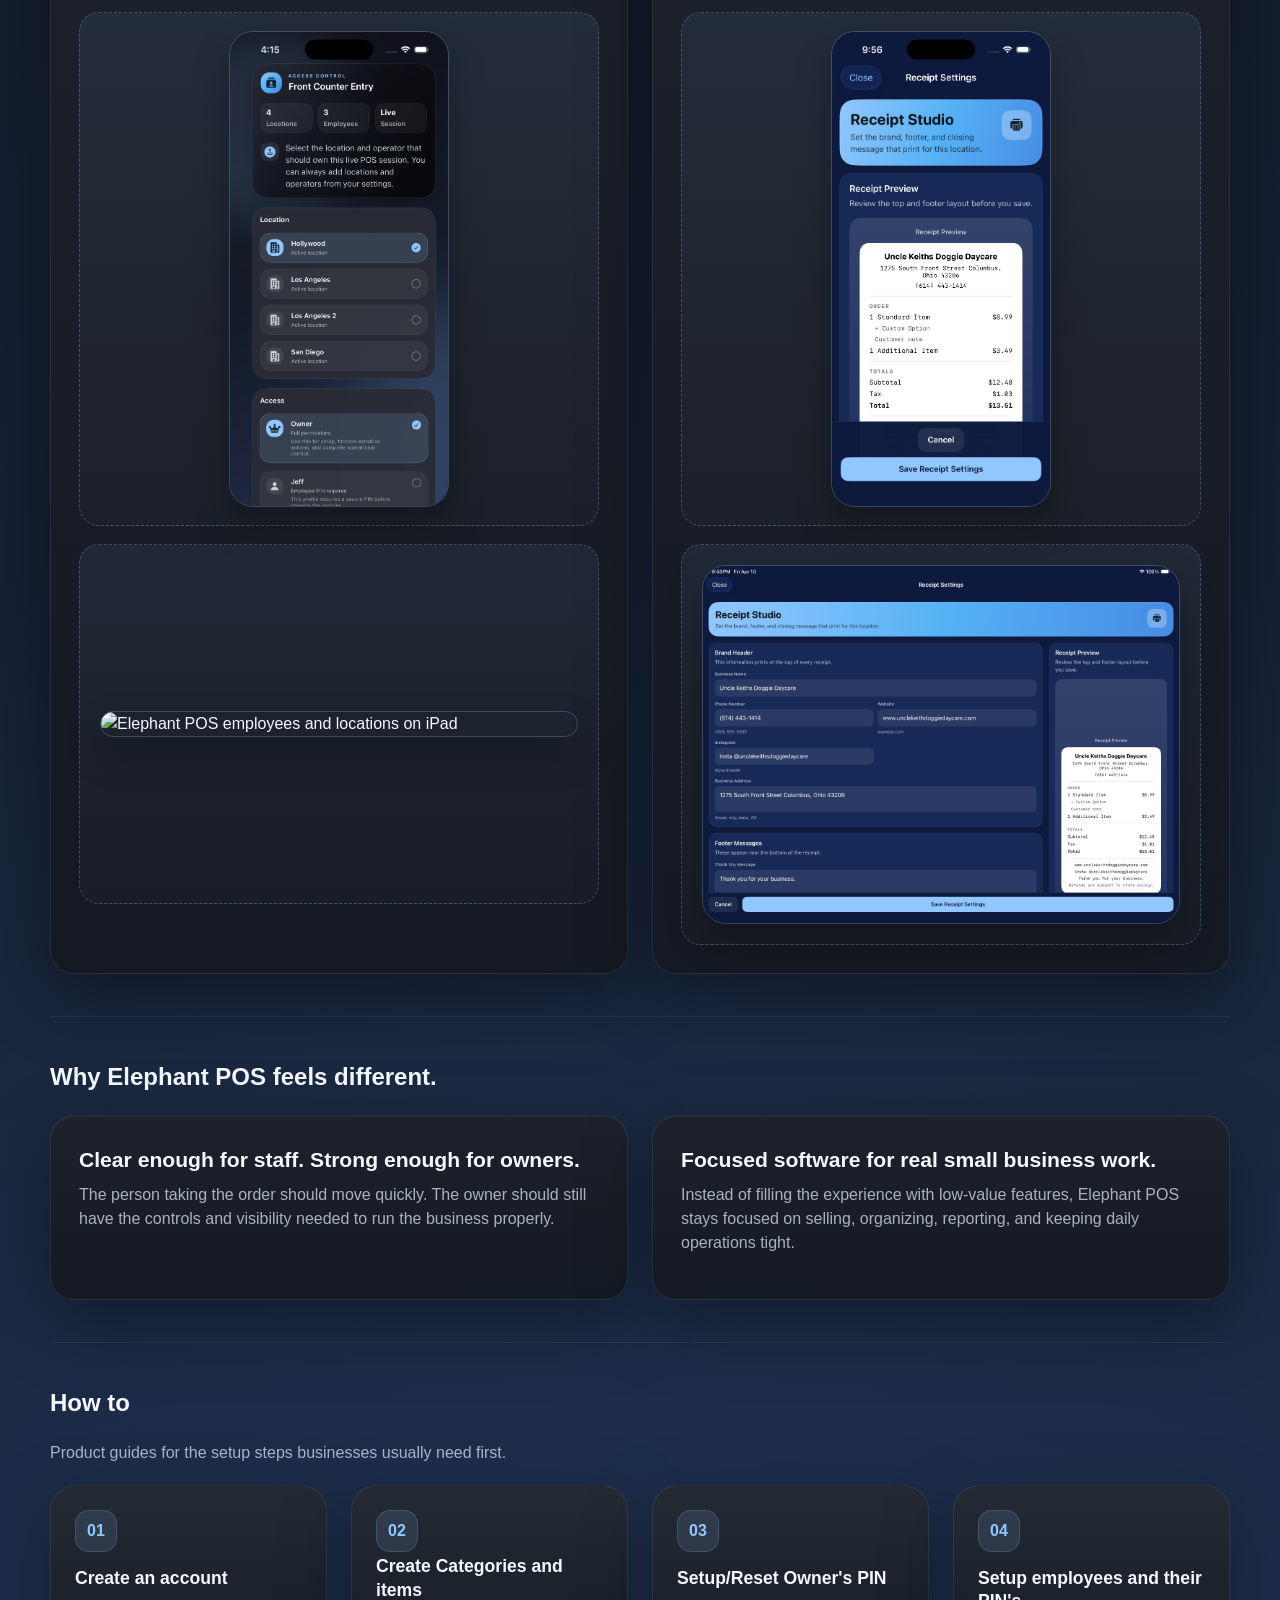
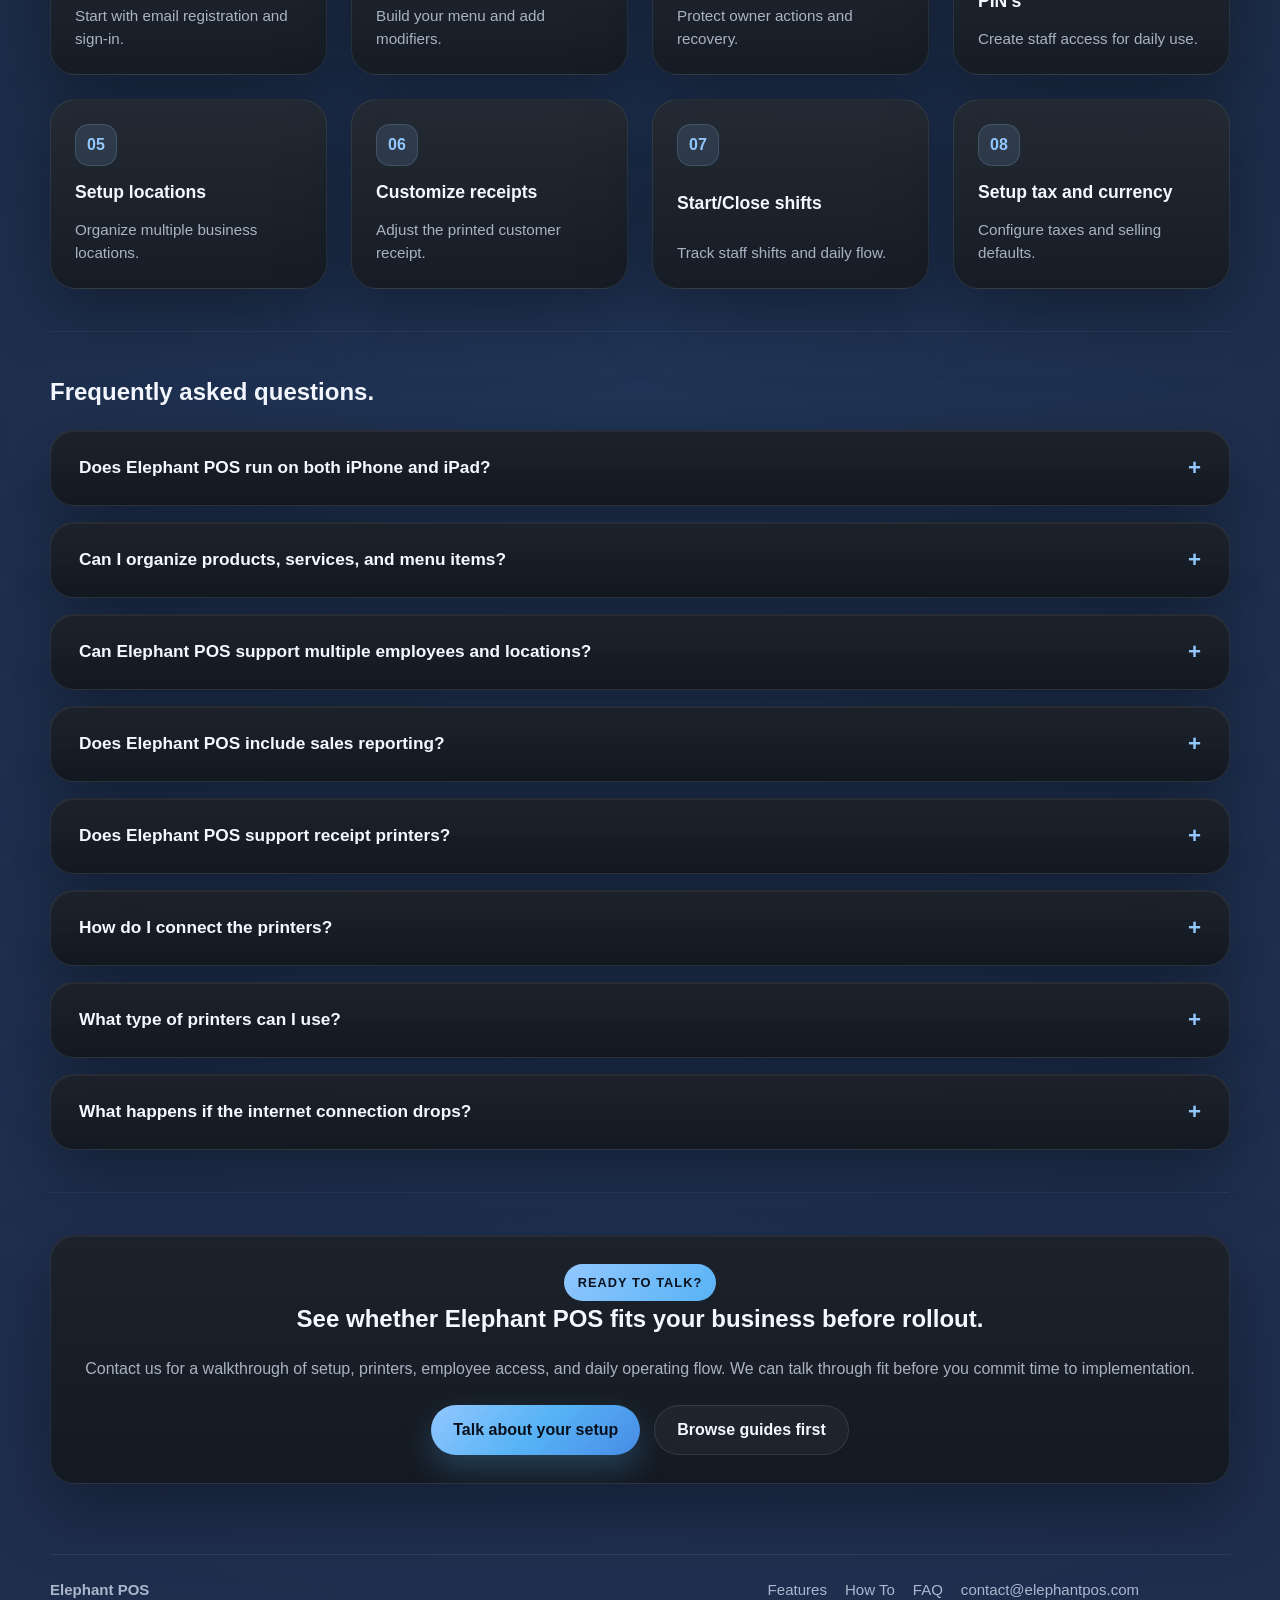
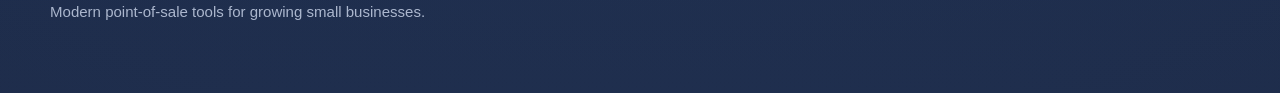
==== commit 5f9d3762: "Polish site layout and unify guide pages" ====
--- a/index.html
+++ b/index.html
@@ -5,561 +5,154 @@
   <meta name="viewport" content="width=device-width, initial-scale=1">
   <title>Elephant POS | Point of Sale for Small Business</title>
   <meta name="description" content="Elephant POS helps small businesses manage orders, catalog, staff access, locations, reporting, and printer workflows from one clean point-of-sale system.">
-  <style>
-    :root {
-      --bg-top: #0d121a;
-      --bg-mid: #131c2b;
-      --bg-bottom: #1e2c4a;
-      --panel: #1c212b;
-      --panel-2: #282d38;
-      --panel-line: rgba(255, 255, 255, 0.08);
-      --ink: #f5f8ff;
-      --muted: rgba(226, 235, 255, 0.72);
-      --accent-1: #92c7ff;
-      --accent-2: #57b3f5;
-      --accent-3: #478ce6;
-      --shadow: 0 24px 70px rgba(0, 0, 0, 0.35);
-      --radius-xl: 30px;
-      --radius-lg: 24px;
-      --radius-md: 18px;
-      --max: 1180px;
-    }
-
-    * { box-sizing: border-box; }
-    html { scroll-behavior: smooth; }
-
-    body {
-      margin: 0;
-      font-family: -apple-system, BlinkMacSystemFont, "SF Pro Display", "SF Pro Text", "Segoe UI", sans-serif;
-      color: var(--ink);
-      background:
-        radial-gradient(circle at 15% 12%, rgba(146, 199, 255, 0.18), transparent 22%),
-        radial-gradient(circle at 88% 14%, rgba(87, 179, 245, 0.18), transparent 20%),
-        radial-gradient(circle at 50% 80%, rgba(71, 140, 230, 0.14), transparent 30%),
-        linear-gradient(180deg, var(--bg-top) 0%, var(--bg-mid) 42%, var(--bg-bottom) 100%);
-      line-height: 1.5;
-      min-height: 100vh;
-    }
-
-    a { color: inherit; text-decoration: none; }
-    img { max-width: 100%; display: block; }
-
-    .shell {
-      width: min(calc(100% - 32px), var(--max));
-      margin: 0 auto;
-    }
-
-    .topbar {
-      position: sticky;
-      top: 0;
-      z-index: 20;
-      backdrop-filter: blur(18px);
-      background: rgba(9, 13, 20, 0.46);
-      border-bottom: 1px solid rgba(255, 255, 255, 0.06);
-    }
-
-    .topbar .shell,
-    .footer .shell {
-      display: flex;
-      justify-content: space-between;
-      align-items: center;
-      gap: 18px;
-    }
-
-    .topbar .shell { padding: 18px 0; }
-
-    .brand {
-      display: inline-flex;
-      align-items: center;
-      gap: 10px;
-      font-size: 0.92rem;
-      font-weight: 700;
-      letter-spacing: 0.09em;
-      text-transform: uppercase;
-    }
-
-    .mark {
-  width: 48px;
-  height: 48px;
-  border-radius: 16px;
-  display: block;
-  object-fit: contain;
-  box-shadow: 0 4px 12px rgba(87, 179, 245, 0.14);
-}
-
-    nav {
-      display: flex;
-      gap: 22px;
-      align-items: center;
-      color: var(--muted);
-      font-size: 0.97rem;
-    }
-
-    .nav-cta,
-    .button {
-      display: inline-flex;
-      align-items: center;
-      justify-content: center;
-      min-height: 50px;
-      padding: 0 22px;
-      border-radius: 999px;
-      font-weight: 700;
-      transition: transform 160ms ease, opacity 160ms ease, background 160ms ease;
-    }
-
-    .nav-cta:hover,
-    .button:hover { transform: translateY(-2px); }
-
-    .nav-cta,
-    .button-primary {
-      color: #08111d;
-      background: linear-gradient(135deg, var(--accent-1), var(--accent-2), var(--accent-3));
-      box-shadow: 0 14px 30px rgba(87, 179, 245, 0.24);
-    }
-
-    .button-secondary {
-      border: 1px solid rgba(255, 255, 255, 0.10);
-      background: rgba(255, 255, 255, 0.04);
-      color: var(--ink);
-    }
-
-    .hero,
-    section { padding: 42px 0; }
-
-    .hero { padding-top: 70px; }
-
-    section + section {
-      border-top: 1px solid rgba(255, 255, 255, 0.05);
-    }
-
-    #examples,
-    #contact {
-      background: linear-gradient(180deg, rgba(255, 255, 255, 0.015), rgba(255, 255, 255, 0));
-    }
-
-    .hero-grid,
-    .feature-grid,
-    .image-grid,
-    .fit-grid,
-    .contact-grid {
-      display: grid;
-      gap: 24px;
-    }
-
-    .hero-device-stack {
-      display: grid;
-      gap: 18px;
-      margin-top: 18px;
-    }
-
-    .hero-grid { grid-template-columns: 1.08fr 0.92fr; align-items: stretch; }
-    .feature-grid { grid-template-columns: repeat(3, minmax(0, 1fr)); }
-    .image-grid,
-    .fit-grid,
-    .contact-grid { grid-template-columns: 1fr 1fr; }
-
-    .card {
-      background: linear-gradient(180deg, rgba(29, 34, 43, 0.98), rgba(20, 25, 34, 0.98));
-      border: 1px solid var(--panel-line);
-      border-radius: var(--radius-lg);
-      box-shadow: var(--shadow);
-      position: relative;
-      overflow: hidden;
-    }
-
-    .card::after {
-      content: "";
-      position: absolute;
-      inset: 0;
-      border-radius: inherit;
-      pointer-events: none;
-      box-shadow: inset 0 1px 0 rgba(255, 255, 255, 0.05);
-    }
-
-    .hero-copy { padding: 50px; }
-    .hero-panel,
-    .feature-card,
-    .image-card,
-    .fit-card,
-    .contact-card { padding: 32px; }
-
-    .image-card {
-      display: flex;
-      flex-direction: column;
-      justify-content: space-between;
-      min-height: 100%;
-    }
-
-    .image-card .hero-device-stack {
-      margin-top: 22px;
-    }
-
-    .faq-list {
-      display: grid;
-      gap: 16px;
-    }
-
-    .faq-item {
-      padding: 0;
-    }
-
-    .faq-item summary {
-      list-style: none;
-      cursor: pointer;
-      padding: 24px 28px;
-      display: flex;
-      align-items: center;
-      justify-content: space-between;
-      gap: 18px;
-      font-size: 1.08rem;
-      font-weight: 700;
-      color: var(--ink);
-    }
-
-    .faq-item summary::-webkit-details-marker {
-      display: none;
-    }
-
-    .faq-item summary::after {
-      content: "+";
-      flex-shrink: 0;
-      font-size: 1.4rem;
-      line-height: 1;
-      color: var(--accent-1);
-    }
-
-    .faq-item[open] summary::after {
-      content: "−";
-    }
-
-    .faq-answer {
-      padding: 0 28px 24px;
-      color: var(--muted);
-      max-width: 70ch;
-    }
-
-    .howto-grid {
-      display: grid;
-      grid-template-columns: repeat(4, minmax(0, 1fr));
-      gap: 24px;
-    }
-
-    .howto-link {
-      display: flex;
-      align-items: center;
-      justify-content: center;
-      min-height: 170px;
-      padding: 28px 22px;
-      text-align: center;
-      text-decoration: none;
-      color: var(--ink);
-      font-size: 1.15rem;
-      font-weight: 700;
-      line-height: 1.3;
-      background: linear-gradient(180deg, rgba(36, 42, 52, 0.98), rgba(22, 28, 38, 0.98));
-      border: 1px solid rgba(255, 255, 255, 0.08);
-      border-radius: 26px;
-      box-shadow: var(--shadow);
-      transition: transform 160ms ease, border-color 160ms ease, background 160ms ease;
-    }
-
-    .howto-link:hover {
-      transform: translateY(-3px);
-      border-color: rgba(146, 199, 255, 0.22);
-      background: linear-gradient(180deg, rgba(43, 50, 61, 0.98), rgba(25, 31, 42, 0.98));
-    }
-
-    .eyebrow,
-    .panel-tag {
-      display: inline-flex;
-      align-items: center;
-      gap: 8px;
-      padding: 9px 14px;
-      border-radius: 999px;
-      font-size: 0.8rem;
-      font-weight: 700;
-      letter-spacing: 0.08em;
-      text-transform: uppercase;
-      color: #08111d;
-      background: linear-gradient(135deg, var(--accent-1), var(--accent-2));
-    }
-
-    h1, h2, h3, p { margin-top: 0; }
-
-    h1 {
-      margin: 24px 0 18px;
-      font-size: clamp(2.8rem, 6vw, 5.6rem);
-      line-height: 0.92;
-      letter-spacing: -0.055em;
-      max-width: 10ch;
-    }
-
-    h2 {
-      font-size: clamp(2rem, 3.4vw, 3.1rem);
-      letter-spacing: -0.04em;
-      margin-bottom: 10px;
-    }
-
-    h3 { font-size: 1.2rem; margin-bottom: 10px; }
-
-    p, li, nav a { color: var(--muted); }
-    .hero-copy > p { font-size: 1.08rem; max-width: 55ch; }
-
-    .cta-row {
-      display: flex;
-      flex-wrap: wrap;
-      gap: 14px;
-      margin: 28px 0 30px;
-    }
-
-    .stats {
-      display: grid;
-      grid-template-columns: repeat(3, minmax(0, 1fr));
-      gap: 14px;
-    }
-
-    .stat {
-      padding: 18px;
-      border-radius: var(--radius-md);
-      background: linear-gradient(180deg, rgba(146, 199, 255, 0.14), rgba(255, 255, 255, 0.03));
-      border: 1px solid rgba(146, 199, 255, 0.14);
-    }
-
-    .stat strong {
-      display: block;
-      margin-bottom: 4px;
-      font-size: 1.35rem;
-      color: var(--ink);
-    }
-
-    .hero-panel {
-      background:
-        radial-gradient(circle at top right, rgba(146, 199, 255, 0.24), transparent 34%),
-        linear-gradient(180deg, rgba(36, 43, 56, 0.98), rgba(21, 27, 36, 0.98));
-    }
-
-    .receipt {
-      padding: 22px;
-      border-radius: 22px;
-      background: linear-gradient(180deg, rgba(116, 184, 255, 0.18), rgba(71, 140, 230, 0.08));
-      border: 1px solid rgba(146, 199, 255, 0.22);
-      margin: 18px 0 14px;
-    }
-
-    .receipt-row,
-    .receipt-total {
-      display: flex;
-      justify-content: space-between;
-      gap: 16px;
-    }
-
-    .receipt-row {
-      padding: 12px 0;
-      border-bottom: 1px dashed rgba(255, 255, 255, 0.16);
-    }
-
-    .receipt-total {
-      padding-top: 14px;
-      font-weight: 700;
-      color: var(--ink);
-    }
-
-    .chip {
-      padding: 16px 18px;
-      border-radius: 18px;
-      background: linear-gradient(180deg, rgba(53, 82, 124, 0.72), rgba(41, 57, 84, 0.72));
-      border: 1px solid rgba(146, 199, 255, 0.16);
-      margin-top: 12px;
-      color: var(--ink);
-    }
-
-    .section-heading {
-      margin-bottom: 18px;
-      max-width: 64ch;
-    }
-
-    .image-slot {
-      margin-top: 18px;
-      min-height: 300px;
-      border-radius: 20px;
-      border: 1px dashed rgba(146, 199, 255, 0.38);
-      background:
-        linear-gradient(180deg, rgba(146, 199, 255, 0.12), rgba(255, 255, 255, 0.02));
-      display: flex;
-      align-items: center;
-      justify-content: center;
-      text-align: center;
-      padding: 22px;
-    }
-
-
-    .image-slot strong {
-      display: block;
-      margin-bottom: 6px;
-      color: var(--ink);
-    }
-
-    .image-slot img {
-      display: block;
-      margin: 0 auto;
-    }
-
-    .image-hint {
-      font-size: 0.95rem;
-      color: var(--muted);
-      max-width: 30ch;
-    }
-
-    .image-card p,
-    .feature-card p,
-    .fit-card p,
-    .contact-card p,
-    .contact-card li,
-    .fit-card li { color: var(--muted); }
-
-    ul { margin: 0; padding-left: 18px; }
-    li { margin-bottom: 10px; }
-
-    .footer {
-      padding: 28px 0 54px;
-      color: var(--muted);
-      font-size: 0.94rem;
-    }
-
-    .footer .shell {
-      border-top: 1px solid rgba(255, 255, 255, 0.08);
-      padding-top: 24px;
-    }
-
-    @media (max-width: 980px) {
-      .hero-grid,
-      .feature-grid,
-      .image-grid,
-      .fit-grid,
-      .contact-grid { grid-template-columns: 1fr; }
-      .howto-grid { grid-template-columns: repeat(2, minmax(0, 1fr)); }
-      .topbar .shell,
-      .footer .shell { flex-direction: column; align-items: flex-start; }
-    }
-
-    @media (max-width: 720px) {
-      nav { flex-wrap: wrap; gap: 12px 18px; }
-      .hero-copy,
-      .hero-panel,
-      .feature-card,
-      .image-card,
-      .fit-card,
-      .contact-card { padding: 22px; }
-      .stats { grid-template-columns: 1fr; }
-      .hero { padding-top: 34px; }
-      .image-slot { min-height: 220px; }
-      .howto-grid { grid-template-columns: 1fr; }
-      .howto-link { min-height: 130px; }
-    }
-  </style>
+  <link rel="stylesheet" href="/styles/site.css">
 </head>
 <body>
-  <header class="topbar">
+  <header class="site-header">
     <div class="shell">
-      <a class="brand" href="#top"><img class="mark" src="images/icon.png" alt="Elephant POS icon"><span>Elephant POS</span></a>
-      <nav>
+      <a class="brand" href="/"><img class="mark" src="/images/icon.png" alt="Elephant POS icon"><span>Elephant POS</span></a>
+      <nav class="site-nav">
         <a href="#features">Features</a>
-        <a href="#examples">Examples</a>
-        <a href="#contact">Contact</a>
-        <a class="nav-cta" href="mailto:contact@elephantpos.com">Book a Demo</a>
+        <a href="#how-to">How To</a>
+        <a href="#faq">FAQ</a>
+        <a href="mailto:contact@elephantpos.com">Contact</a>
+        <a class="nav-cta" href="mailto:contact@elephantpos.com?subject=Elephant%20POS%20Demo">Schedule a Demo</a>
       </nav>
     </div>
   </header>
 
-  <main id="top" class="shell">
+  <main id="top" class="site-main shell">
     <section class="hero">
       <div class="hero-grid">
         <div class="hero-copy card">
-          <span class="eyebrow">Built for small business operations</span>
-          <h1>One clean system for selling, managing, and tracking daily work.</h1>
-          <p>Elephant POS helps small businesses run checkout, catalog management, reporting, employees, locations, and printer workflows from one focused point-of-sale app.</p>
+          <span class="eyebrow">Built for real counter work</span>
+          <h1>Modern point-of-sale software without the clutter.</h1>
+          <p>Elephant POS gives small businesses one focused system for checkout, reporting, staff access, location management, printer workflows, and day-to-day control.</p>
           <div class="cta-row">
-            <a class="button button-primary" href="mailto:contact@elephantpos.com?subject=Elephant%20POS%20Demo">Schedule a Demo</a>
-            <a class="button button-secondary" href="#features">See Features</a>
+            <a class="button button-primary" href="mailto:contact@elephantpos.com?subject=Elephant%20POS%20Walkthrough">Schedule a walkthrough</a>
+            <a class="button button-secondary" href="#how-to">Explore guides</a>
           </div>
           <div class="stats">
-            <div class="stat"><strong>Faster service</strong><span>Move through orders and transactions with less clutter and fewer taps.</span></div>
-            <div class="stat"><strong>Better visibility</strong><span>Track what is selling, who is working, and how each location is performing.</span></div>
-            <div class="stat"><strong>Simpler control</strong><span>Manage products, pricing, staff access, and business settings in one place.</span></div>
+            <div class="stat">
+              <strong>Faster service</strong>
+              <span>Move through orders and transactions with less friction and fewer taps.</span>
+            </div>
+            <div class="stat">
+              <strong>Stronger control</strong>
+              <span>Manage employees, owner access, locations, and pricing from one clean system.</span>
+            </div>
+            <div class="stat">
+              <strong>Clear reporting</strong>
+              <span>Review sales activity quickly without digging through a bloated interface.</span>
+            </div>
           </div>
         </div>
 
         <aside class="hero-panel card">
           <span class="panel-tag">Built for iPhone and iPad</span>
           <div class="hero-device-stack">
-            <div class="image-card" style="padding:0; background:none; border:none; box-shadow:none;">
-              <div class="image-slot" style="padding: 20px; min-height: 360px;">
-                <img src="images/Ipad-menu.png" alt="Elephant POS on iPad" style="width: 100%; max-width: 560px; border-radius: 24px; border: 1px solid rgba(146, 199, 255, 0.24); box-shadow: 0 18px 36px rgba(0, 0, 0, 0.28);">
-              </div>
-            </div>
-            <div class="image-card" style="padding:0; background:none; border:none; box-shadow:none;">
-              <div class="image-slot" style="padding: 18px; min-height: 280px;">
-                <img src="images/Iphone-menu.png" alt="Elephant POS on iPhone" style="width: 100%; max-width: 220px; border-radius: 24px; border: 1px solid rgba(146, 199, 255, 0.24); box-shadow: 0 18px 36px rgba(0, 0, 0, 0.28);">
-              </div>
+            <div class="device-frame ipad">
+              <img src="/images/Ipad-menu.png" alt="Elephant POS on iPad">
+            </div>
+            <div class="device-frame iphone">
+              <img src="/images/Iphone-menu.png" alt="Elephant POS on iPhone">
             </div>
           </div>
         </aside>
       </div>
     </section>
 
+    <section>
+      <div class="section-heading">
+        <h2>Built for businesses that need speed, clarity, and control.</h2>
+        <p>Elephant POS is designed for small operations that need practical checkout tools, cleaner staff workflows, and better visibility without unnecessary complexity.</p>
+      </div>
+      <div class="trust-grid">
+        <article class="trust-card card">
+          <strong>iPhone and iPad ready</strong>
+          <p>Use the same system across the devices that fit your counter and back-office setup.</p>
+        </article>
+        <article class="trust-card card">
+          <strong>Receipt printer support</strong>
+          <p>Connect supported printers on your network and manage them directly in settings.</p>
+        </article>
+        <article class="trust-card card">
+          <strong>Owner and employee controls</strong>
+          <p>Separate staff access from owner actions with PIN-based workflows and access management.</p>
+        </article>
+        <article class="trust-card card">
+          <strong>Multi-location support</strong>
+          <p>Keep growing operations organized with location-level control and reporting visibility.</p>
+        </article>
+      </div>
+    </section>
+
     <section id="features">
       <div class="section-heading">
-        <h2>Features built around day-to-day business operations.</h2>
-      </div>
-    </section>
-
-    <section id="examples">
-      <div class="image-grid">
-        <article class="image-card card">
-          <h3>Catalog and Menu Management</h3>
-          <p>Show how products, services, and menu-style items are organized so staff can browse and select them quickly.</p>
-          <div class="hero-device-stack">
-            <div class="image-slot" style="padding: 18px; min-height: 300px;">
-              <img src="images/Iphone-menu.png" alt="Elephant POS catalog on iPhone" style="width: 100%; max-width: 220px; border-radius: 24px; border: 1px solid rgba(146, 199, 255, 0.24); box-shadow: 0 18px 36px rgba(0, 0, 0, 0.28);">
-            </div>
-            <div class="image-slot" style="padding: 20px; min-height: 360px;">
-              <img src="images/Ipad-menu.png" alt="Elephant POS catalog on iPad" style="width: 100%; max-width: 560px; border-radius: 24px; border: 1px solid rgba(146, 199, 255, 0.24); box-shadow: 0 18px 36px rgba(0, 0, 0, 0.28);">
-            </div>
-          </div>
-        </article>
-        <article class="image-card card">
-          <h3>Sales Summary Reporting</h3>
-          <p>Show how Elephant POS turns daily activity into useful reporting that is quick to review on either device.</p>
-          <div class="hero-device-stack">
-            <div class="image-slot" style="padding: 18px; min-height: 300px;">
-              <img src="images/iphone-sales-summary-report.png" alt="Elephant POS sales summary on iPhone" style="width: 100%; max-width: 220px; border-radius: 24px; border: 1px solid rgba(146, 199, 255, 0.24); box-shadow: 0 18px 36px rgba(0, 0, 0, 0.28);">
-            </div>
-            <div class="image-slot" style="padding: 20px; min-height: 360px;">
-              <img src="images/ipad-sales-summary-report.png" alt="Elephant POS sales summary on iPad" style="width: 100%; max-width: 560px; border-radius: 24px; border: 1px solid rgba(146, 199, 255, 0.24); box-shadow: 0 18px 36px rgba(0, 0, 0, 0.28);">
-            </div>
-          </div>
-        </article>
-        <article class="image-card card">
-          <h3>Employees and Locations</h3>
-          <p>Show employee access management, owner controls, and multi-location settings in a layout that stays organized and easy to navigate.</p>
-          <div class="hero-device-stack">
-            <div class="image-slot" style="padding: 18px; min-height: 300px;">
-              <img src="images/iphone-location-employee.png" alt="Elephant POS employees and locations on iPhone" style="width: 100%; max-width: 220px; border-radius: 24px; border: 1px solid rgba(146, 199, 255, 0.24); box-shadow: 0 18px 36px rgba(0, 0, 0, 0.28);">
-            </div>
-            <div class="image-slot" style="padding: 20px; min-height: 360px;">
-              <img src="images/ipad-location-employee.png" alt="Elephant POS employees and locations on iPad" style="width: 100%; max-width: 560px; border-radius: 24px; border: 1px solid rgba(146, 199, 255, 0.24); box-shadow: 0 18px 36px rgba(0, 0, 0, 0.28);">
-            </div>
-          </div>
-        </article>
-        <article class="image-card card">
-          <h3>Live Receipt Editing</h3>
-          <p>Show how staff can review and update receipt details in real time with a layout that stays clean on both iPhone and iPad.</p>
-          <div class="hero-device-stack">
-            <div class="image-slot" style="padding: 18px; min-height: 300px;">
-              <img src="images/iphone-live-receipt-editing.png" alt="Elephant POS live receipt editing on iPhone" style="width: 100%; max-width: 220px; border-radius: 24px; border: 1px solid rgba(146, 199, 255, 0.24); box-shadow: 0 18px 36px rgba(0, 0, 0, 0.28);">
-            </div>
-            <div class="image-slot" style="padding: 20px; min-height: 360px;">
-              <img src="images/ipad-live-receipt-editing.png" alt="Elephant POS live receipt editing on iPad" style="width: 100%; max-width: 560px; border-radius: 24px; border: 1px solid rgba(146, 199, 255, 0.24); box-shadow: 0 18px 36px rgba(0, 0, 0, 0.28);">
+        <h2>Core workflows, shown clearly.</h2>
+        <p>The product pages should feel like the app itself: structured, fast to scan, and focused on what matters operationally.</p>
+      </div>
+      <div class="showcase-grid">
+        <article class="showcase-card card">
+          <div>
+            <div class="showcase-meta"><span>Catalog</span><span>iPhone + iPad</span></div>
+            <h3>Catalog and Menu Management</h3>
+            <p>Create categories, add items or services, adjust pricing, and keep your selling layout easy for staff to work through.</p>
+          </div>
+          <div class="hero-device-stack">
+            <div class="device-frame iphone">
+              <img src="/images/Iphone-menu.png" alt="Elephant POS catalog on iPhone">
+            </div>
+            <div class="device-frame ipad">
+              <img src="/images/Ipad-menu.png" alt="Elephant POS catalog on iPad">
+            </div>
+          </div>
+        </article>
+
+        <article class="showcase-card card">
+          <div>
+            <div class="showcase-meta"><span>Reporting</span><span>Daily visibility</span></div>
+            <h3>Sales Summary Reporting</h3>
+            <p>Review daily totals, shifts, and sales activity from a layout that is fast to read on both devices.</p>
+          </div>
+          <div class="hero-device-stack">
+            <div class="device-frame iphone">
+              <img src="/images/iphone-sales-summary-report.png" alt="Elephant POS sales summary on iPhone">
+            </div>
+            <div class="device-frame ipad">
+              <img src="/images/ipad-sales-summary-report.png" alt="Elephant POS sales summary on iPad">
+            </div>
+          </div>
+        </article>
+
+        <article class="showcase-card card">
+          <div>
+            <div class="showcase-meta"><span>Access</span><span>Operations</span></div>
+            <h3>Employees and Locations</h3>
+            <p>Manage employee access, owner controls, and multiple locations from one organized interface.</p>
+          </div>
+          <div class="hero-device-stack">
+            <div class="device-frame iphone">
+              <img src="/images/iphone-location-employee.png" alt="Elephant POS employees and locations on iPhone">
+            </div>
+            <div class="device-frame ipad">
+              <img src="/images/ipad-location-employee.png" alt="Elephant POS employees and locations on iPad">
+            </div>
+          </div>
+        </article>
+
+        <article class="showcase-card card">
+          <div>
+            <div class="showcase-meta"><span>Checkout</span><span>Editable receipts</span></div>
+            <h3>Live Receipt Editing</h3>
+            <p>Update receipt details in real time before finalizing the sale, with a layout that stays clean on both screen sizes.</p>
+          </div>
+          <div class="hero-device-stack">
+            <div class="device-frame iphone">
+              <img src="/images/iphone-live-receipt-editing.png" alt="Elephant POS live receipt editing on iPhone">
+            </div>
+            <div class="device-frame ipad">
+              <img src="/images/ipad-live-receipt-editing.png" alt="Elephant POS live receipt editing on iPad">
             </div>
           </div>
         </article>
@@ -567,14 +160,17 @@
     </section>
 
     <section>
-      <div class="fit-grid">
-        <article class="fit-card card">
-          <h2>Clear enough for staff. Strong enough for owners.</h2>
-          <p>Elephant POS is designed to reduce friction for the person handling the sale while still giving owners the controls and visibility they need behind the scenes.</p>
-        </article>
-        <article class="fit-card card">
-          <h2>Focused software for real small business work.</h2>
-          <p>Instead of overloading the experience with features you will never use, Elephant POS focuses on the tools that matter most: selling, organizing, reporting, and keeping the business running smoothly.</p>
+      <div class="section-heading">
+        <h2>Why Elephant POS feels different.</h2>
+      </div>
+      <div class="value-grid">
+        <article class="value-card card">
+          <h3>Clear enough for staff. Strong enough for owners.</h3>
+          <p>The person taking the order should move quickly. The owner should still have the controls and visibility needed to run the business properly.</p>
+        </article>
+        <article class="value-card card">
+          <h3>Focused software for real small business work.</h3>
+          <p>Instead of filling the experience with low-value features, Elephant POS stays focused on selling, organizing, reporting, and keeping daily operations tight.</p>
         </article>
       </div>
     </section>
@@ -582,16 +178,49 @@
     <section id="how-to">
       <div class="section-heading">
         <h2>How to</h2>
+        <p>Product guides for the setup steps businesses usually need first.</p>
       </div>
       <div class="howto-grid">
-        <a class="howto-link" href="/how-to/create-account/">Create an account</a>
-        <a class="howto-link" href="/how-to/create-categories-and-items/">Create Categories and items</a>
-        <a class="howto-link" href="/how-to/setup-reset-owner-pin/">Setup/Reset Owner's PIN</a>
-        <a class="howto-link" href="/how-to/setup-employees-and-pins/">Setup employees and their PIN's</a>
-        <a class="howto-link" href="/how-to/setup-locations/">Setup locations</a>
-        <a class="howto-link" href="/how-to/customize-receipts/">Customize receipts</a>
-        <a class="howto-link" href="/how-to/start-close-shifts/">Start/Close shifts</a>
-        <a class="howto-link" href="/how-to/setup-tax-and-currency/">Setup tax and currency</a>
+        <a class="howto-link" href="/how-to/create-account/">
+          <span class="howto-index">01</span>
+          <strong>Create an account</strong>
+          <span>Start with email registration and sign-in.</span>
+        </a>
+        <a class="howto-link" href="/how-to/create-categories-and-items/">
+          <span class="howto-index">02</span>
+          <strong>Create Categories and items</strong>
+          <span>Build your menu and add modifiers.</span>
+        </a>
+        <a class="howto-link" href="/how-to/setup-reset-owner-pin/">
+          <span class="howto-index">03</span>
+          <strong>Setup/Reset Owner's PIN</strong>
+          <span>Protect owner actions and recovery.</span>
+        </a>
+        <a class="howto-link" href="/how-to/setup-employees-and-pins/">
+          <span class="howto-index">04</span>
+          <strong>Setup employees and their PIN's</strong>
+          <span>Create staff access for daily use.</span>
+        </a>
+        <a class="howto-link" href="/how-to/setup-locations/">
+          <span class="howto-index">05</span>
+          <strong>Setup locations</strong>
+          <span>Organize multiple business locations.</span>
+        </a>
+        <a class="howto-link" href="/how-to/customize-receipts/">
+          <span class="howto-index">06</span>
+          <strong>Customize receipts</strong>
+          <span>Adjust the printed customer receipt.</span>
+        </a>
+        <a class="howto-link" href="/how-to/start-close-shifts/">
+          <span class="howto-index">07</span>
+          <strong>Start/Close shifts</strong>
+          <span>Track staff shifts and daily flow.</span>
+        </a>
+        <a class="howto-link" href="/how-to/setup-tax-and-currency/">
+          <span class="howto-index">08</span>
+          <strong>Setup tax and currency</strong>
+          <span>Configure taxes and selling defaults.</span>
+        </a>
       </div>
     </section>
 
@@ -651,20 +280,33 @@
       </div>
     </section>
 
-    <section class="final-cta">
-      <div class="contact-card card" style="text-align:center;">
-        <h2>Want to see if Elephant POS fits your business?</h2>
-        <p>Contact us to schedule a walkthrough and see how Elephant POS can support your daily operations.</p>
-        <p><a class="button button-primary" href="mailto:contact@elephantpos.com?subject=Elephant%20POS%20Walkthrough">Contact Us</a></p>
-      </div>
-    </section>
-
+    <section id="contact">
+      <div class="final-card card">
+        <span class="eyebrow">Ready to talk?</span>
+        <h2>See whether Elephant POS fits your business before rollout.</h2>
+        <p>Contact us for a walkthrough of setup, printers, employee access, and daily operating flow. We can talk through fit before you commit time to implementation.</p>
+        <div class="final-actions">
+          <a class="button button-primary" href="mailto:contact@elephantpos.com?subject=Elephant%20POS%20Walkthrough">Talk about your setup</a>
+          <a class="button button-secondary" href="#how-to">Browse guides first</a>
+        </div>
+      </div>
+    </section>
   </main>
 
-  <footer class="footer">
+  <footer class="site-footer">
     <div class="shell">
-      <span>Elephant POS</span>
-      <span>Modern point-of-sale tools for growing small businesses.</span>
+      <div class="footer-grid">
+        <div>
+          <strong>Elephant POS</strong>
+          <p>Modern point-of-sale tools for growing small businesses.</p>
+        </div>
+        <div class="footer-links">
+          <a href="#features">Features</a>
+          <a href="#how-to">How To</a>
+          <a href="#faq">FAQ</a>
+          <a href="mailto:contact@elephantpos.com">contact@elephantpos.com</a>
+        </div>
+      </div>
     </div>
   </footer>
 </body>
--- a/styles/site.css
+++ b/styles/site.css
@@ -0,0 +1,604 @@
+:root {
+    --bg-top: #0d121a;
+    --bg-mid: #131c2b;
+    --bg-bottom: #1e2c4a;
+    --panel: #1c212b;
+    --panel-2: #282d38;
+    --panel-line: rgba(255, 255, 255, 0.08);
+    --ink: #f5f8ff;
+    --muted: rgba(226, 235, 255, 0.72);
+    --accent-1: #92c7ff;
+    --accent-2: #57b3f5;
+    --accent-3: #478ce6;
+    --accent-soft: rgba(146, 199, 255, 0.12);
+    --shadow: 0 24px 70px rgba(0, 0, 0, 0.35);
+    --radius-xl: 30px;
+    --radius-lg: 24px;
+    --radius-md: 18px;
+    --max: 1180px;
+}
+
+* {
+    box-sizing: border-box;
+}
+
+html {
+    scroll-behavior: smooth;
+}
+
+body {
+    margin: 0;
+    font-family: -apple-system, BlinkMacSystemFont, "SF Pro Display", "SF Pro Text", "Segoe UI", sans-serif;
+    color: var(--ink);
+    background:
+        radial-gradient(circle at 15% 12%, rgba(146, 199, 255, 0.18), transparent 22%),
+        radial-gradient(circle at 88% 14%, rgba(87, 179, 245, 0.18), transparent 20%),
+        radial-gradient(circle at 50% 80%, rgba(71, 140, 230, 0.14), transparent 30%),
+        linear-gradient(180deg, var(--bg-top) 0%, var(--bg-mid) 42%, var(--bg-bottom) 100%);
+    line-height: 1.5;
+    min-height: 100vh;
+}
+
+a {
+    color: inherit;
+    text-decoration: none;
+}
+
+img {
+    max-width: 100%;
+    display: block;
+}
+
+h1, h2, h3, p {
+    margin-top: 0;
+}
+
+p, li, nav a {
+    color: var(--muted);
+}
+
+.shell {
+    width: min(calc(100% - 32px), var(--max));
+    margin: 0 auto;
+}
+
+.site-header {
+    position: sticky;
+    top: 0;
+    z-index: 20;
+    backdrop-filter: blur(18px);
+    background: rgba(9, 13, 20, 0.46);
+    border-bottom: 1px solid rgba(255, 255, 255, 0.06);
+}
+
+.site-header .shell,
+.site-footer .shell {
+    display: flex;
+    justify-content: space-between;
+    align-items: center;
+    gap: 18px;
+}
+
+.site-header .shell {
+    padding: 18px 0;
+}
+
+.brand {
+    display: inline-flex;
+    align-items: center;
+    gap: 10px;
+    font-size: 0.92rem;
+    font-weight: 700;
+    letter-spacing: 0.09em;
+    text-transform: uppercase;
+}
+
+.mark {
+    width: 48px;
+    height: 48px;
+    border-radius: 16px;
+    display: block;
+    object-fit: contain;
+    box-shadow: 0 4px 12px rgba(87, 179, 245, 0.14);
+}
+
+.site-nav {
+    display: flex;
+    gap: 22px;
+    align-items: center;
+    color: var(--muted);
+    font-size: 0.97rem;
+}
+
+.site-nav a:hover {
+    color: var(--ink);
+}
+
+.nav-cta,
+.button {
+    display: inline-flex;
+    align-items: center;
+    justify-content: center;
+    min-height: 50px;
+    padding: 0 22px;
+    border-radius: 999px;
+    font-weight: 700;
+    transition: transform 160ms ease, opacity 160ms ease, background 160ms ease, border-color 160ms ease;
+}
+
+.nav-cta:hover,
+.button:hover,
+.howto-link:hover,
+.feature-link:hover {
+    transform: translateY(-2px);
+}
+
+.nav-cta,
+.button-primary {
+    color: #08111d;
+    background: linear-gradient(135deg, var(--accent-1), var(--accent-2), var(--accent-3));
+    box-shadow: 0 14px 30px rgba(87, 179, 245, 0.24);
+}
+
+.button-secondary {
+    border: 1px solid rgba(255, 255, 255, 0.10);
+    background: rgba(255, 255, 255, 0.04);
+    color: var(--ink);
+}
+
+.site-main section {
+    padding: 42px 0;
+}
+
+.site-main section + section {
+    border-top: 1px solid rgba(255, 255, 255, 0.05);
+}
+
+.card {
+    background: linear-gradient(180deg, rgba(29, 34, 43, 0.98), rgba(20, 25, 34, 0.98));
+    border: 1px solid var(--panel-line);
+    border-radius: var(--radius-lg);
+    box-shadow: var(--shadow);
+    position: relative;
+    overflow: hidden;
+}
+
+.card::after {
+    content: "";
+    position: absolute;
+    inset: 0;
+    border-radius: inherit;
+    pointer-events: none;
+    box-shadow: inset 0 1px 0 rgba(255, 255, 255, 0.05);
+}
+
+.eyebrow,
+.panel-tag {
+    display: inline-flex;
+    align-items: center;
+    gap: 8px;
+    padding: 9px 14px;
+    border-radius: 999px;
+    font-size: 0.8rem;
+    font-weight: 700;
+    letter-spacing: 0.08em;
+    text-transform: uppercase;
+    color: #08111d;
+    background: linear-gradient(135deg, var(--accent-1), var(--accent-2));
+}
+
+.section-heading {
+    margin-bottom: 20px;
+    max-width: 64ch;
+}
+
+.section-heading p {
+    margin-bottom: 0;
+}
+
+.hero {
+    padding-top: 70px;
+}
+
+.hero-grid,
+.showcase-grid,
+.value-grid,
+.trust-grid,
+.footer-grid {
+    display: grid;
+    gap: 24px;
+}
+
+.hero-grid {
+    grid-template-columns: 1.08fr 0.92fr;
+    align-items: stretch;
+}
+
+.hero-copy {
+    padding: 50px;
+}
+
+.hero-copy h1 {
+    margin: 24px 0 18px;
+    font-size: clamp(2.8rem, 6vw, 5.6rem);
+    line-height: 0.92;
+    letter-spacing: -0.055em;
+    max-width: 10ch;
+}
+
+.hero-copy p {
+    font-size: 1.08rem;
+    max-width: 55ch;
+}
+
+.hero-panel {
+    padding: 32px;
+    background:
+        radial-gradient(circle at top right, rgba(146, 199, 255, 0.24), transparent 34%),
+        linear-gradient(180deg, rgba(36, 43, 56, 0.98), rgba(21, 27, 36, 0.98));
+}
+
+.hero-device-stack {
+    display: grid;
+    gap: 18px;
+    margin-top: 18px;
+}
+
+.device-frame {
+    padding: 18px;
+    min-height: 280px;
+    border-radius: 20px;
+    border: 1px dashed rgba(146, 199, 255, 0.28);
+    background: linear-gradient(180deg, rgba(146, 199, 255, 0.08), rgba(255, 255, 255, 0.02));
+    display: flex;
+    align-items: center;
+    justify-content: center;
+}
+
+.device-frame.ipad {
+    min-height: 360px;
+    padding: 20px;
+}
+
+.device-frame img {
+    border-radius: 24px;
+    border: 1px solid rgba(146, 199, 255, 0.24);
+    box-shadow: 0 18px 36px rgba(0, 0, 0, 0.28);
+}
+
+.device-frame.iphone img {
+    width: 100%;
+    max-width: 220px;
+}
+
+.device-frame.ipad img {
+    width: 100%;
+    max-width: 560px;
+}
+
+.cta-row {
+    display: flex;
+    flex-wrap: wrap;
+    gap: 14px;
+    margin: 28px 0 30px;
+}
+
+.stats {
+    display: grid;
+    grid-template-columns: repeat(3, minmax(0, 1fr));
+    gap: 14px;
+}
+
+.stat {
+    padding: 18px;
+    border-radius: var(--radius-md);
+    background: linear-gradient(180deg, rgba(146, 199, 255, 0.14), rgba(255, 255, 255, 0.03));
+    border: 1px solid rgba(146, 199, 255, 0.14);
+}
+
+.stat strong {
+    display: block;
+    margin-bottom: 4px;
+    font-size: 1.35rem;
+    color: var(--ink);
+}
+
+.trust-grid {
+    grid-template-columns: repeat(4, minmax(0, 1fr));
+}
+
+.trust-card,
+.value-card,
+.showcase-card,
+.final-card {
+    padding: 28px;
+}
+
+.trust-card {
+    background: linear-gradient(180deg, rgba(31, 37, 49, 0.98), rgba(18, 24, 33, 0.98));
+}
+
+.trust-card strong {
+    display: block;
+    margin-bottom: 8px;
+    font-size: 1.02rem;
+}
+
+.showcase-grid,
+.value-grid {
+    grid-template-columns: repeat(2, minmax(0, 1fr));
+}
+
+.showcase-card {
+    display: flex;
+    flex-direction: column;
+    gap: 18px;
+}
+
+.showcase-card h3,
+.value-card h3 {
+    font-size: 1.32rem;
+    margin-bottom: 8px;
+}
+
+.showcase-meta {
+    display: flex;
+    justify-content: space-between;
+    align-items: center;
+    gap: 12px;
+    font-size: 0.86rem;
+    letter-spacing: 0.08em;
+    text-transform: uppercase;
+    color: var(--muted);
+}
+
+.feature-link {
+    display: inline-flex;
+    align-items: center;
+    gap: 8px;
+    font-weight: 700;
+    color: var(--accent-1);
+}
+
+.howto-grid {
+    display: grid;
+    grid-template-columns: repeat(4, minmax(0, 1fr));
+    gap: 24px;
+}
+
+.howto-link {
+    display: flex;
+    flex-direction: column;
+    align-items: flex-start;
+    justify-content: space-between;
+    min-height: 190px;
+    padding: 24px;
+    border-radius: 26px;
+    box-shadow: var(--shadow);
+    transition: transform 160ms ease, border-color 160ms ease, background 160ms ease;
+    background: linear-gradient(180deg, rgba(36, 42, 52, 0.98), rgba(22, 28, 38, 0.98));
+    border: 1px solid rgba(255, 255, 255, 0.08);
+}
+
+.howto-index {
+    display: inline-flex;
+    min-width: 42px;
+    min-height: 42px;
+    align-items: center;
+    justify-content: center;
+    border-radius: 14px;
+    background: var(--accent-soft);
+    border: 1px solid rgba(146, 199, 255, 0.18);
+    color: var(--accent-1);
+    font-weight: 700;
+}
+
+.howto-link strong {
+    font-size: 1.1rem;
+    line-height: 1.32;
+    color: var(--ink);
+}
+
+.howto-link span:last-child {
+    color: var(--muted);
+    font-size: 0.95rem;
+}
+
+.faq-list {
+    display: grid;
+    gap: 16px;
+}
+
+.faq-item summary {
+    list-style: none;
+    cursor: pointer;
+    padding: 24px 28px;
+    display: flex;
+    align-items: center;
+    justify-content: space-between;
+    gap: 18px;
+    font-size: 1.08rem;
+    font-weight: 700;
+    color: var(--ink);
+}
+
+.faq-item summary::-webkit-details-marker {
+    display: none;
+}
+
+.faq-item summary::after {
+    content: "+";
+    flex-shrink: 0;
+    font-size: 1.4rem;
+    line-height: 1;
+    color: var(--accent-1);
+}
+
+.faq-item[open] summary::after {
+    content: "−";
+}
+
+.faq-answer {
+    padding: 0 28px 24px;
+    color: var(--muted);
+    max-width: 70ch;
+}
+
+.final-card {
+    text-align: center;
+}
+
+.final-actions {
+    display: flex;
+    justify-content: center;
+    gap: 14px;
+    flex-wrap: wrap;
+    margin-top: 24px;
+}
+
+.site-footer {
+    padding: 28px 0 54px;
+    color: var(--muted);
+    font-size: 0.94rem;
+}
+
+.site-footer .shell {
+    border-top: 1px solid rgba(255, 255, 255, 0.08);
+    padding-top: 24px;
+}
+
+.footer-grid {
+    grid-template-columns: 1.2fr 0.8fr;
+    width: 100%;
+}
+
+.footer-links {
+    display: flex;
+    gap: 18px;
+    flex-wrap: wrap;
+}
+
+.guide-shell {
+    padding: 56px 0 64px;
+}
+
+.guide-card {
+    padding: 38px;
+}
+
+.guide-header {
+    max-width: 760px;
+    margin-bottom: 28px;
+}
+
+.guide-header h1 {
+    margin: 22px 0 12px;
+    font-size: clamp(2.4rem, 5vw, 4.2rem);
+    line-height: 0.96;
+    letter-spacing: -0.05em;
+}
+
+.guide-header p {
+    font-size: 1.05rem;
+}
+
+.guide-actions {
+    display: flex;
+    gap: 12px;
+    flex-wrap: wrap;
+    margin-top: 24px;
+}
+
+.steps {
+    display: grid;
+    gap: 22px;
+    margin-top: 36px;
+}
+
+.step {
+    padding: 22px;
+    border-radius: 22px;
+    background: rgba(255, 255, 255, 0.03);
+    border: 1px solid var(--panel-line);
+}
+
+.step h2 {
+    margin: 0 0 10px;
+    font-size: clamp(1.18rem, 2vw, 1.55rem);
+    letter-spacing: -0.03em;
+    white-space: pre-line;
+}
+
+.step p {
+    margin: 0 0 18px;
+    white-space: pre-line;
+}
+
+.step img {
+    width: 100%;
+    height: auto;
+    border-radius: 18px;
+    border: 1px solid var(--panel-line);
+    background: rgba(255, 255, 255, 0.02);
+}
+
+@media (max-width: 980px) {
+    .hero-grid,
+    .showcase-grid,
+    .value-grid,
+    .trust-grid,
+    .footer-grid {
+        grid-template-columns: 1fr;
+    }
+
+    .howto-grid {
+        grid-template-columns: repeat(2, minmax(0, 1fr));
+    }
+
+    .site-header .shell,
+    .site-footer .shell {
+        flex-direction: column;
+        align-items: flex-start;
+    }
+}
+
+@media (max-width: 720px) {
+    .site-nav {
+        flex-wrap: wrap;
+        gap: 12px 18px;
+    }
+
+    .hero-copy,
+    .hero-panel,
+    .trust-card,
+    .showcase-card,
+    .value-card,
+    .final-card,
+    .guide-card {
+        padding: 24px;
+    }
+
+    .stats {
+        grid-template-columns: 1fr;
+    }
+
+    .hero {
+        padding-top: 34px;
+    }
+
+    .device-frame {
+        min-height: 220px;
+    }
+
+    .device-frame.ipad {
+        min-height: 280px;
+    }
+
+    .howto-grid {
+        grid-template-columns: 1fr;
+    }
+
+    .howto-link {
+        min-height: 150px;
+    }
+}
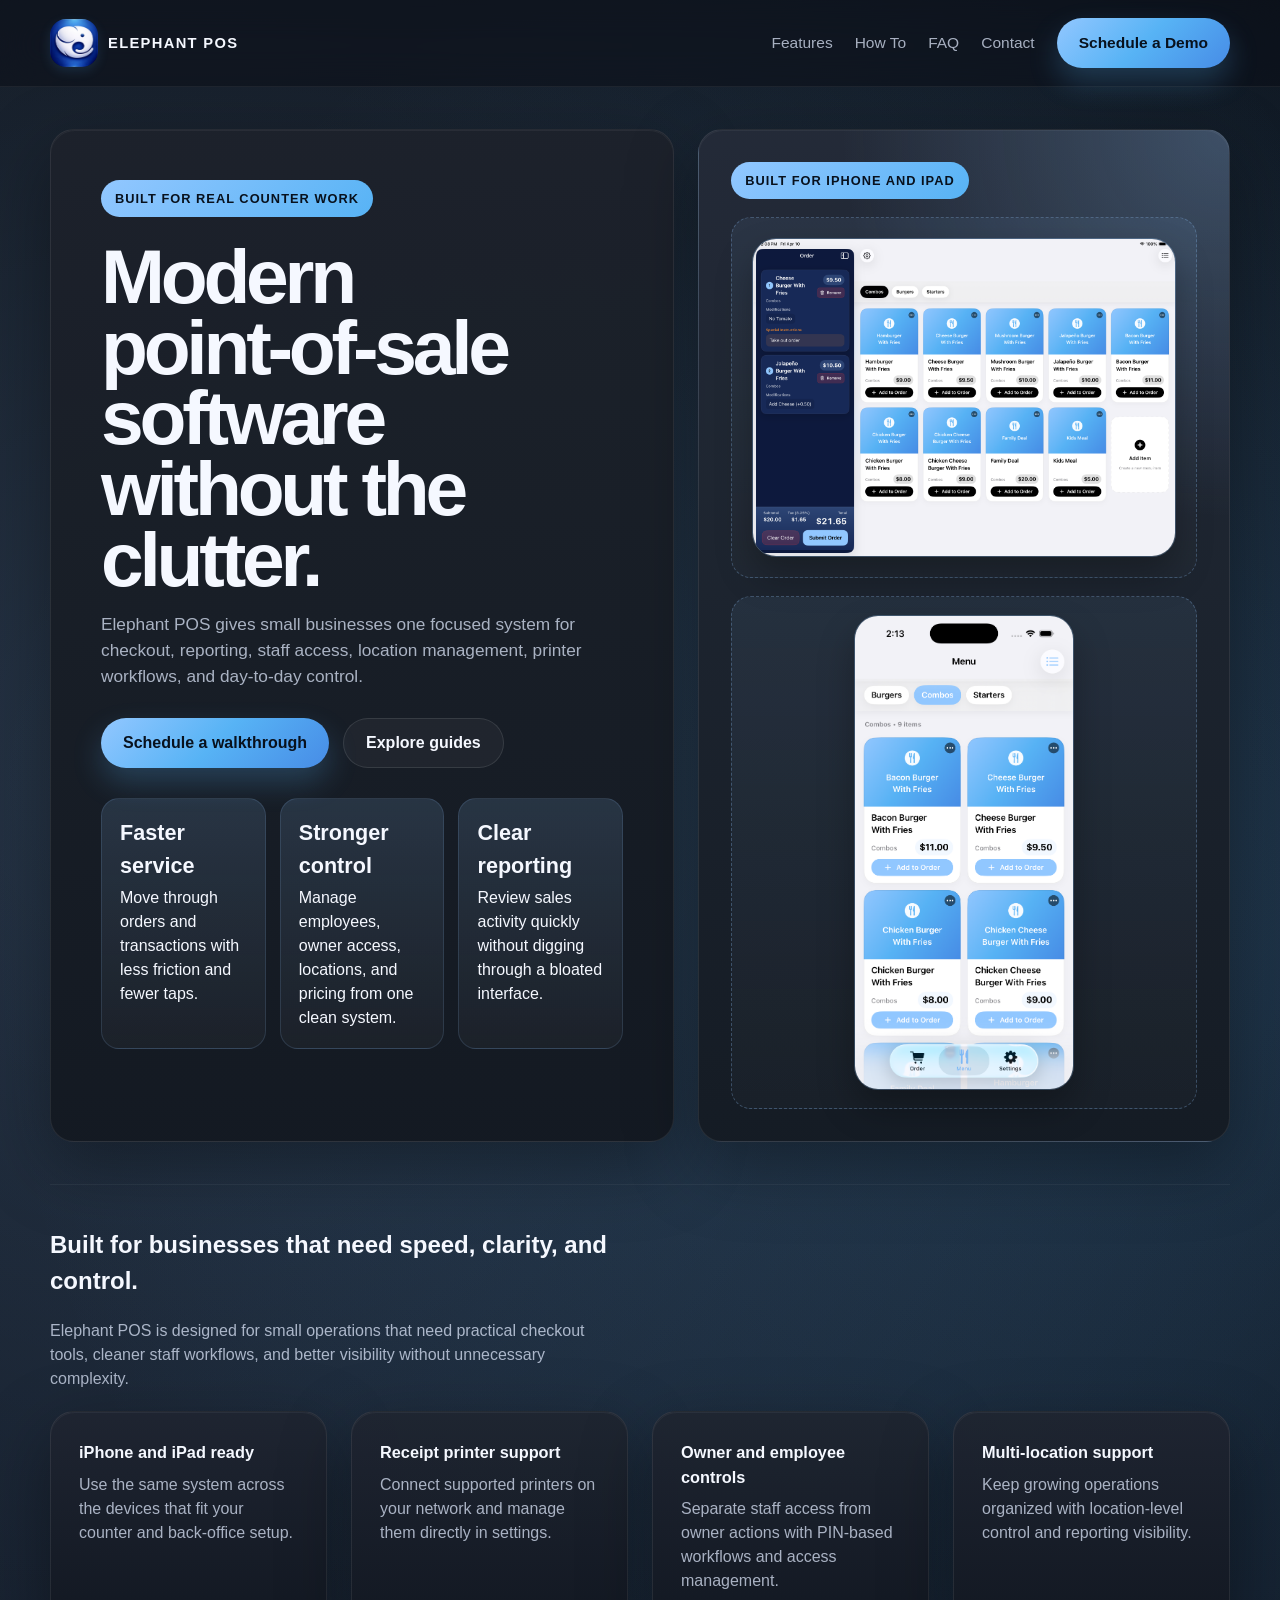
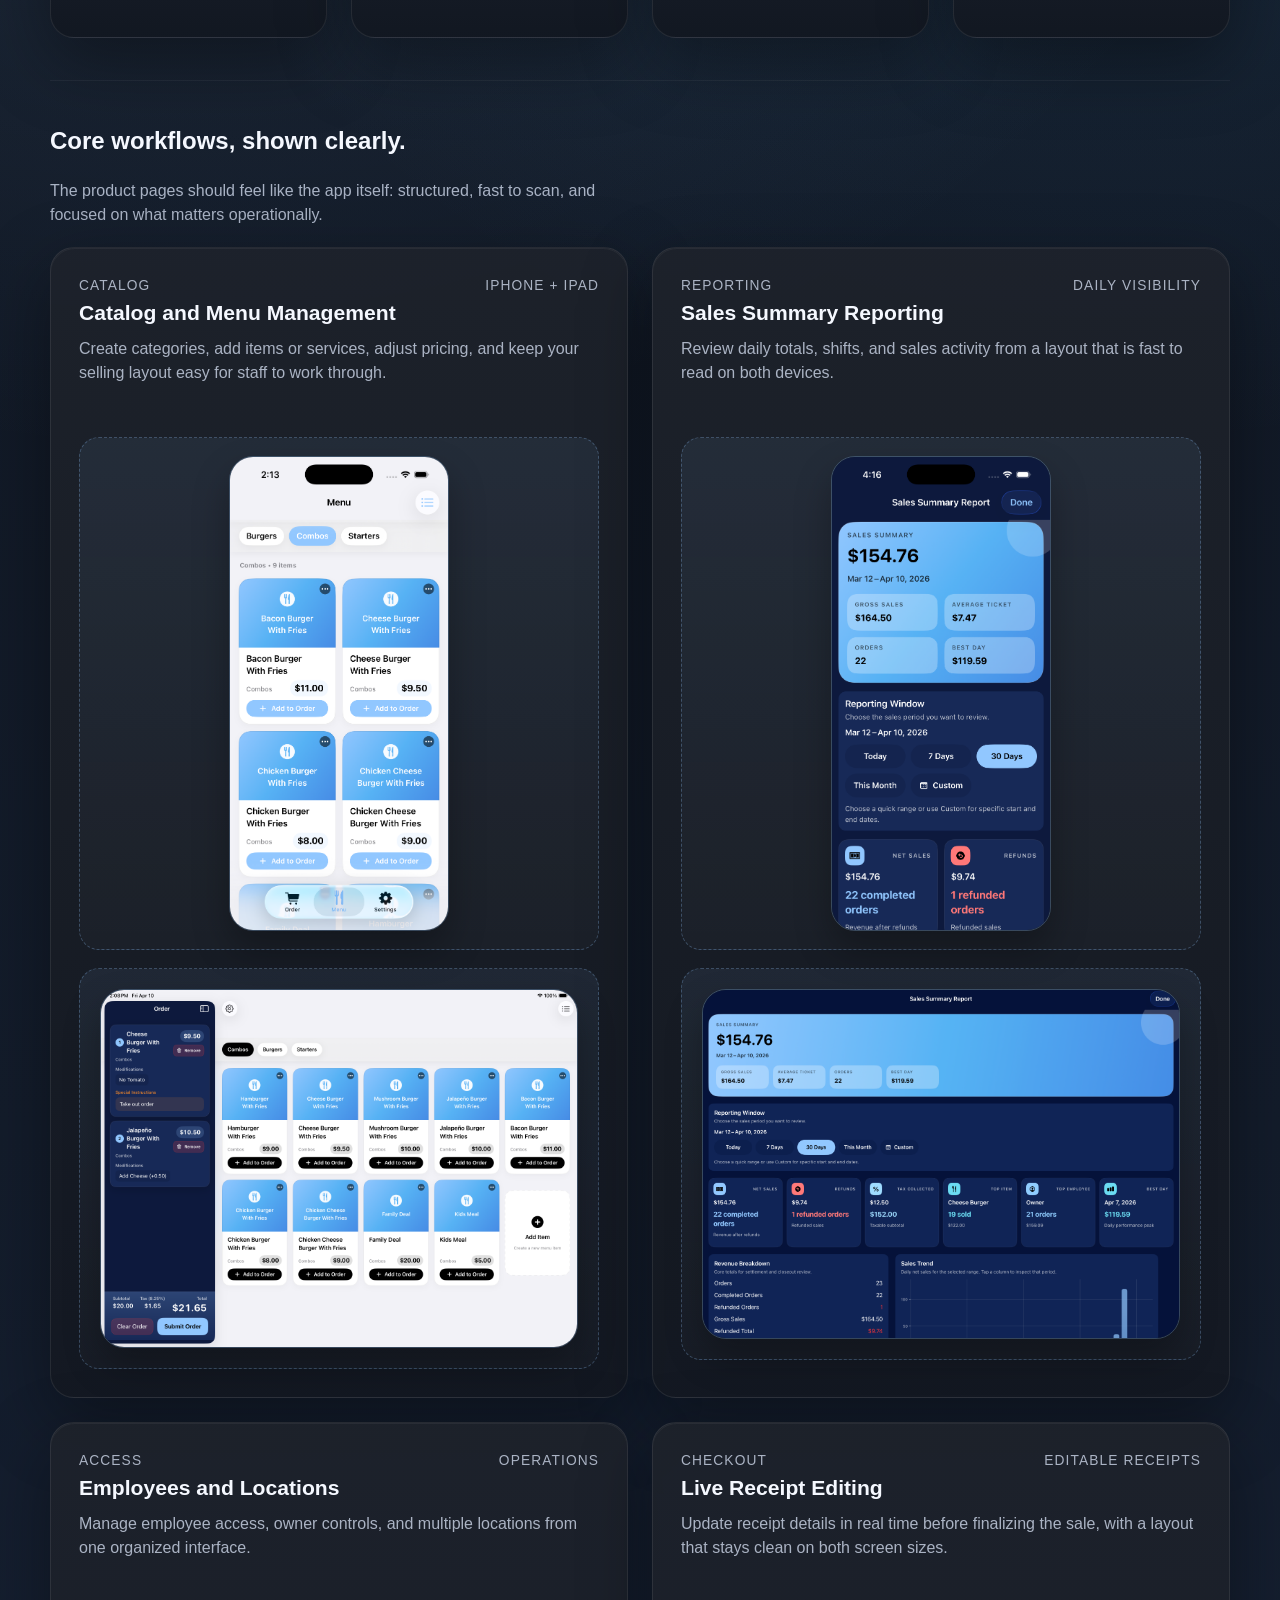
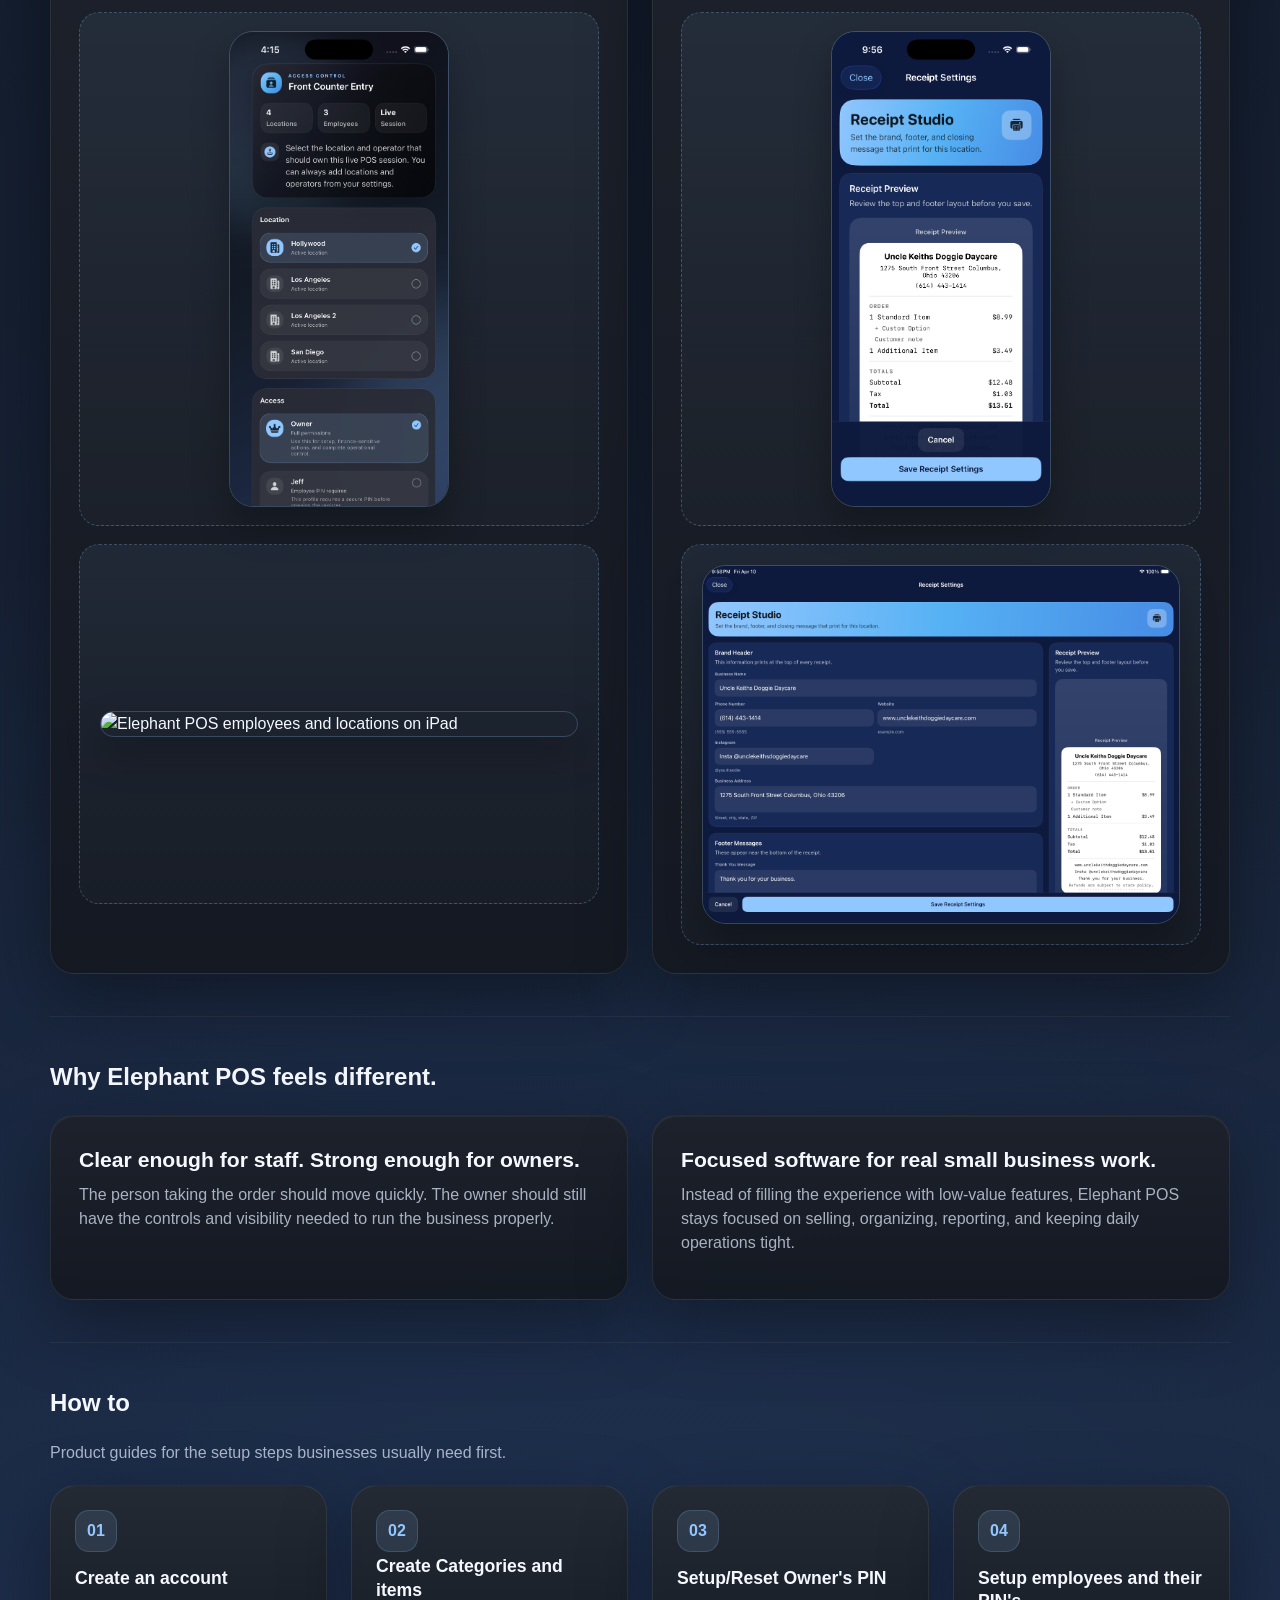
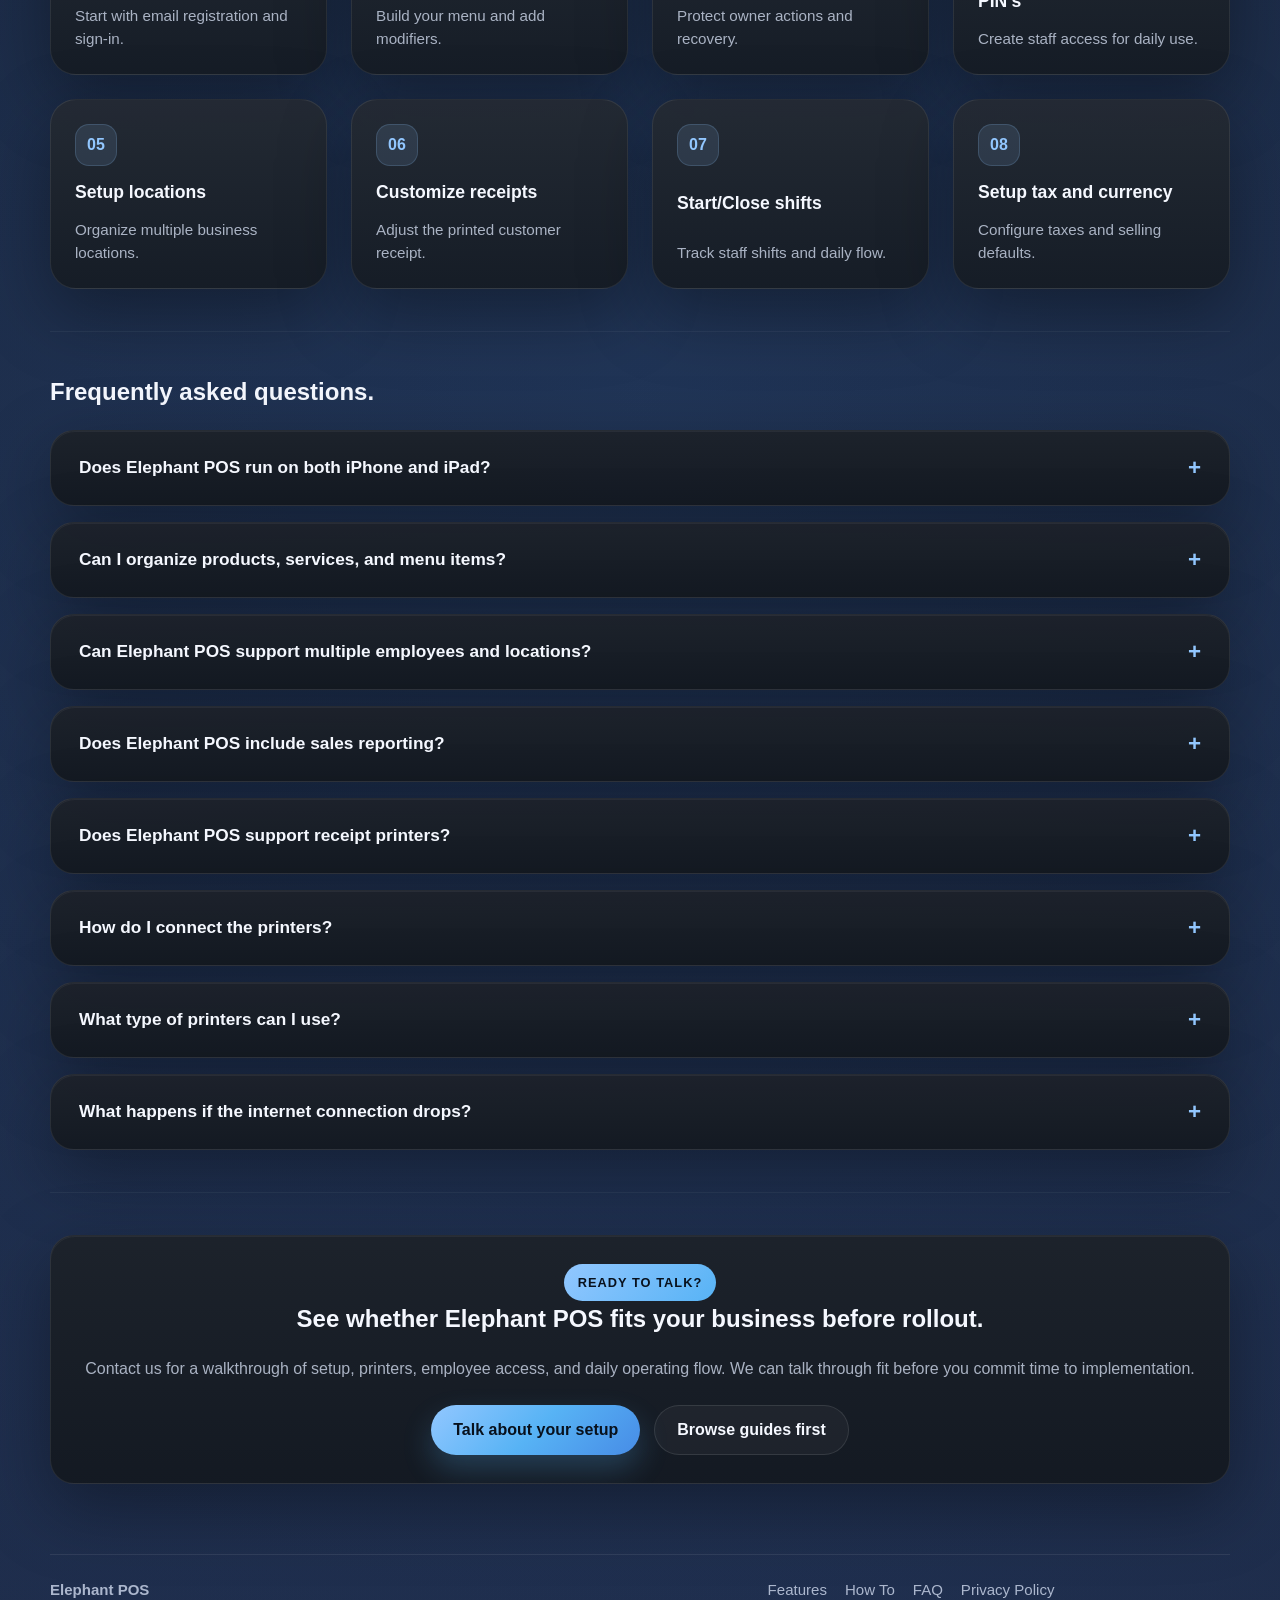
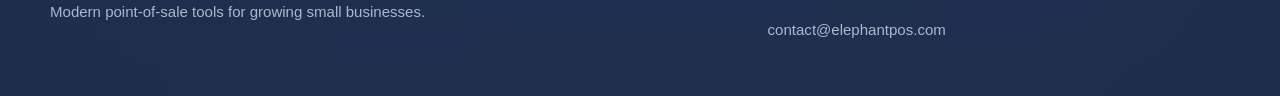
==== commit ac76d73f: "Update website and add privacy policy" ====
--- a/index.html
+++ b/index.html
@@ -304,6 +304,7 @@
           <a href="#features">Features</a>
           <a href="#how-to">How To</a>
           <a href="#faq">FAQ</a>
+          <a href="/privacy/">Privacy Policy</a>
           <a href="mailto:contact@elephantpos.com">contact@elephantpos.com</a>
         </div>
       </div>
--- a/styles/site.css
+++ b/styles/site.css
@@ -154,6 +154,44 @@
     border-top: 1px solid rgba(255, 255, 255, 0.05);
 }
 
+.legal-page {
+    padding-top: 70px;
+    padding-bottom: 70px;
+}
+
+.legal-card {
+    padding: 40px;
+}
+
+.prose {
+    max-width: 78ch;
+}
+
+.prose h2 {
+    margin: 32px 0 12px;
+    font-size: 1.35rem;
+    line-height: 1.2;
+}
+
+.prose p + p,
+.prose p + ul,
+.prose ul + p,
+.prose ul + ul {
+    margin-top: 14px;
+}
+
+.prose ul {
+    padding-left: 20px;
+}
+
+.prose li + li {
+    margin-top: 10px;
+}
+
+.prose strong {
+    color: var(--ink);
+}
+
 .card {
     background: linear-gradient(180deg, rgba(29, 34, 43, 0.98), rgba(20, 25, 34, 0.98));
     border: 1px solid var(--panel-line);
@@ -258,6 +296,57 @@
 .device-frame.ipad {
     min-height: 360px;
     padding: 20px;
+}
+
+.stripe-page {
+    padding-top: 70px;
+    padding-bottom: 70px;
+}
+
+.stripe-status-layout {
+    display: grid;
+    grid-template-columns: minmax(0, 1.2fr) minmax(280px, 0.8fr);
+    gap: 24px;
+    align-items: start;
+}
+
+.stripe-status-card,
+.stripe-status-side {
+    padding: 36px;
+}
+
+.stripe-status-card h1 {
+    margin: 22px 0 16px;
+    font-size: clamp(2.2rem, 5vw, 4rem);
+    line-height: 0.95;
+    letter-spacing: -0.05em;
+}
+
+.stripe-status-card p,
+.stripe-status-side p,
+.stripe-status-list {
+    font-size: 1rem;
+}
+
+.stripe-status-actions {
+    display: flex;
+    flex-wrap: wrap;
+    gap: 14px;
+    margin-top: 28px;
+}
+
+.stripe-status-side h2 {
+    margin-bottom: 16px;
+}
+
+.stripe-status-list {
+    margin: 0;
+    padding-left: 20px;
+    color: var(--muted);
+}
+
+.stripe-status-list li + li {
+    margin-top: 10px;
 }
 
 .device-frame img {
@@ -574,7 +663,8 @@
     .showcase-card,
     .value-card,
     .final-card,
-    .guide-card {
+    .guide-card,
+    .legal-card {
         padding: 24px;
     }
 
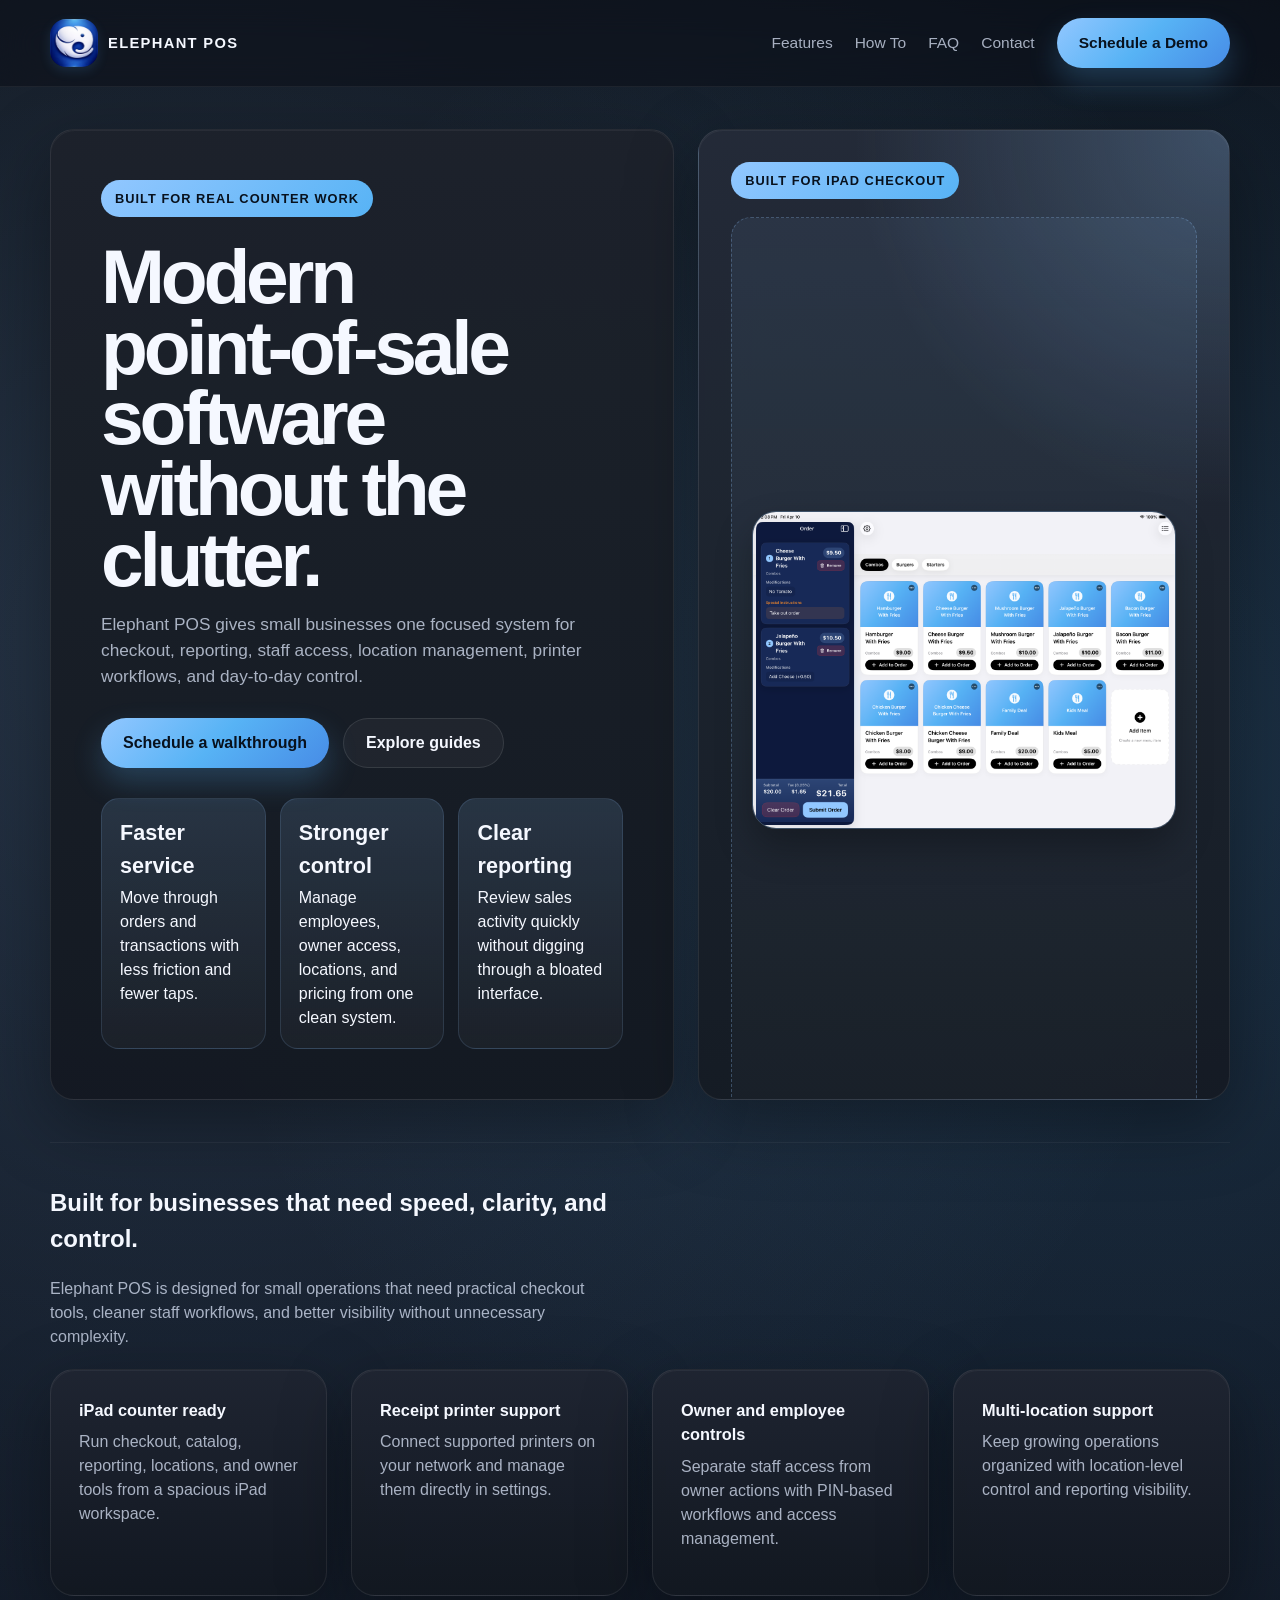
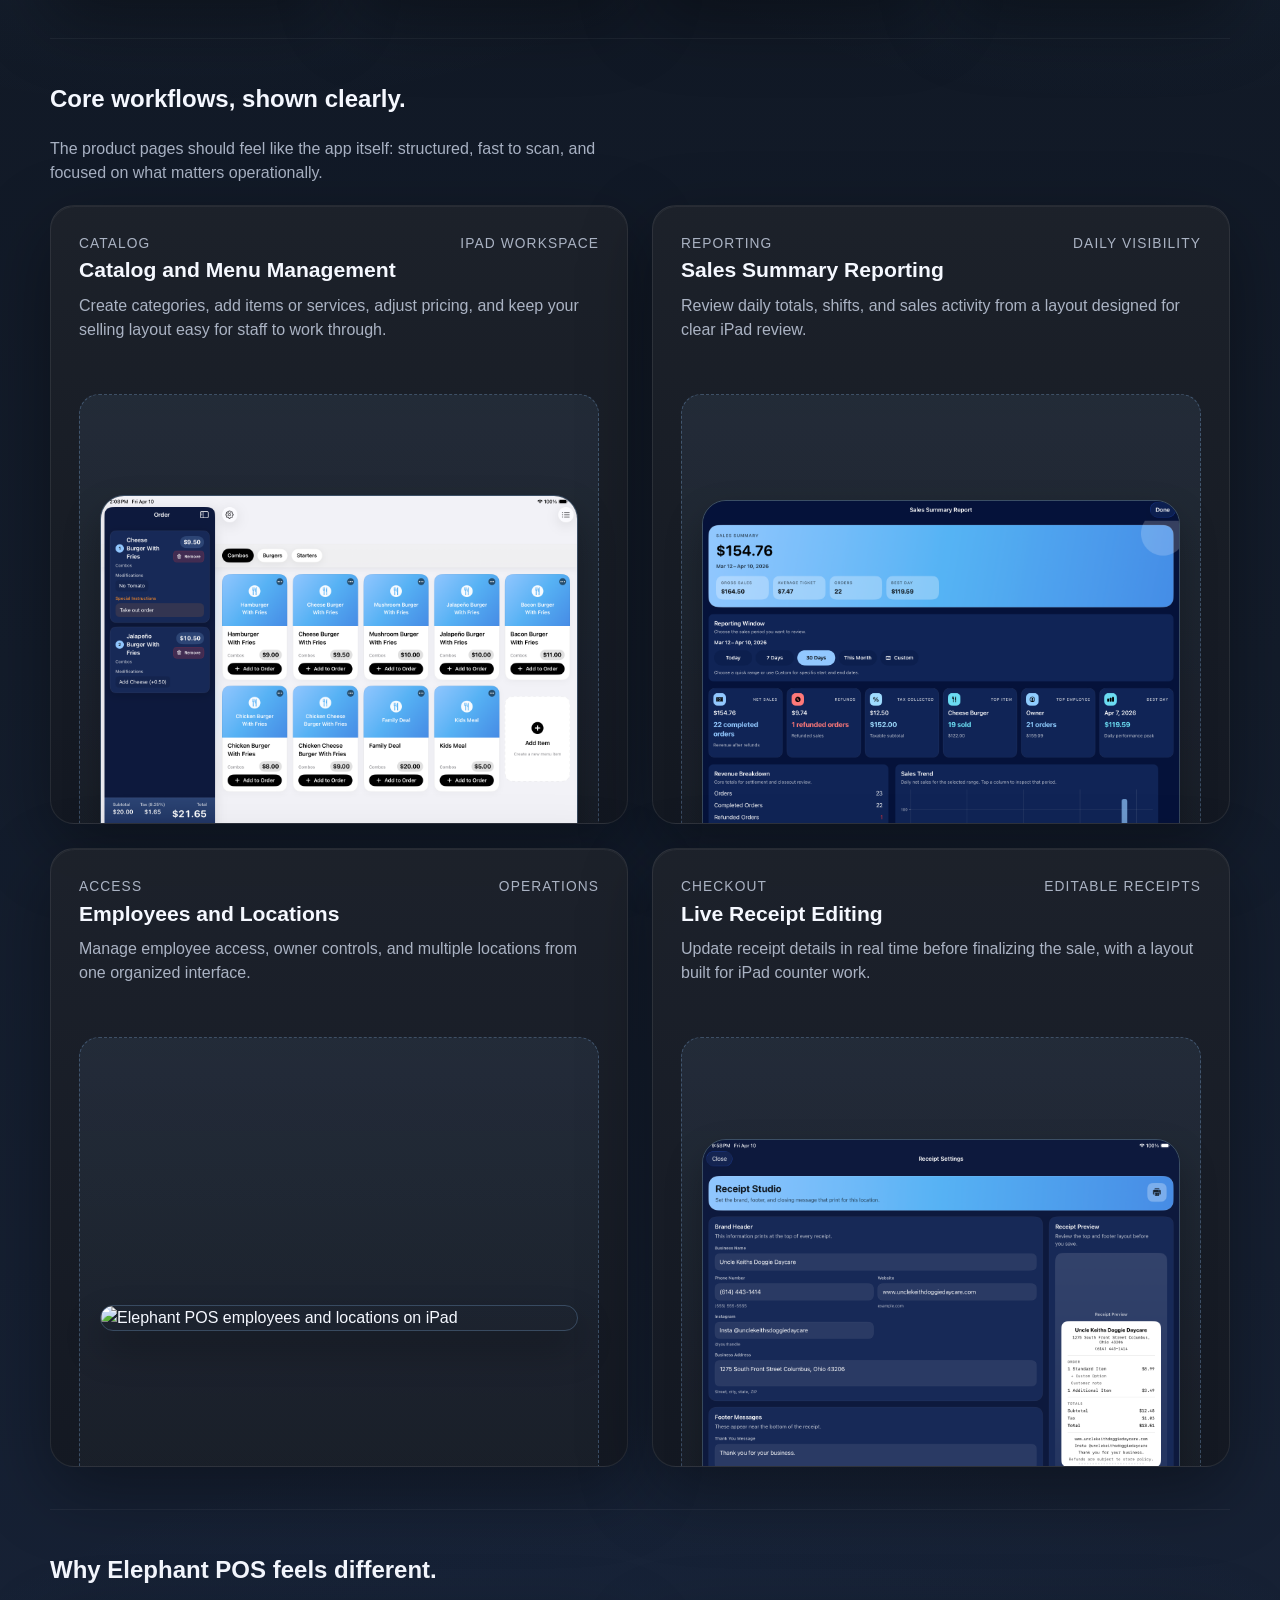
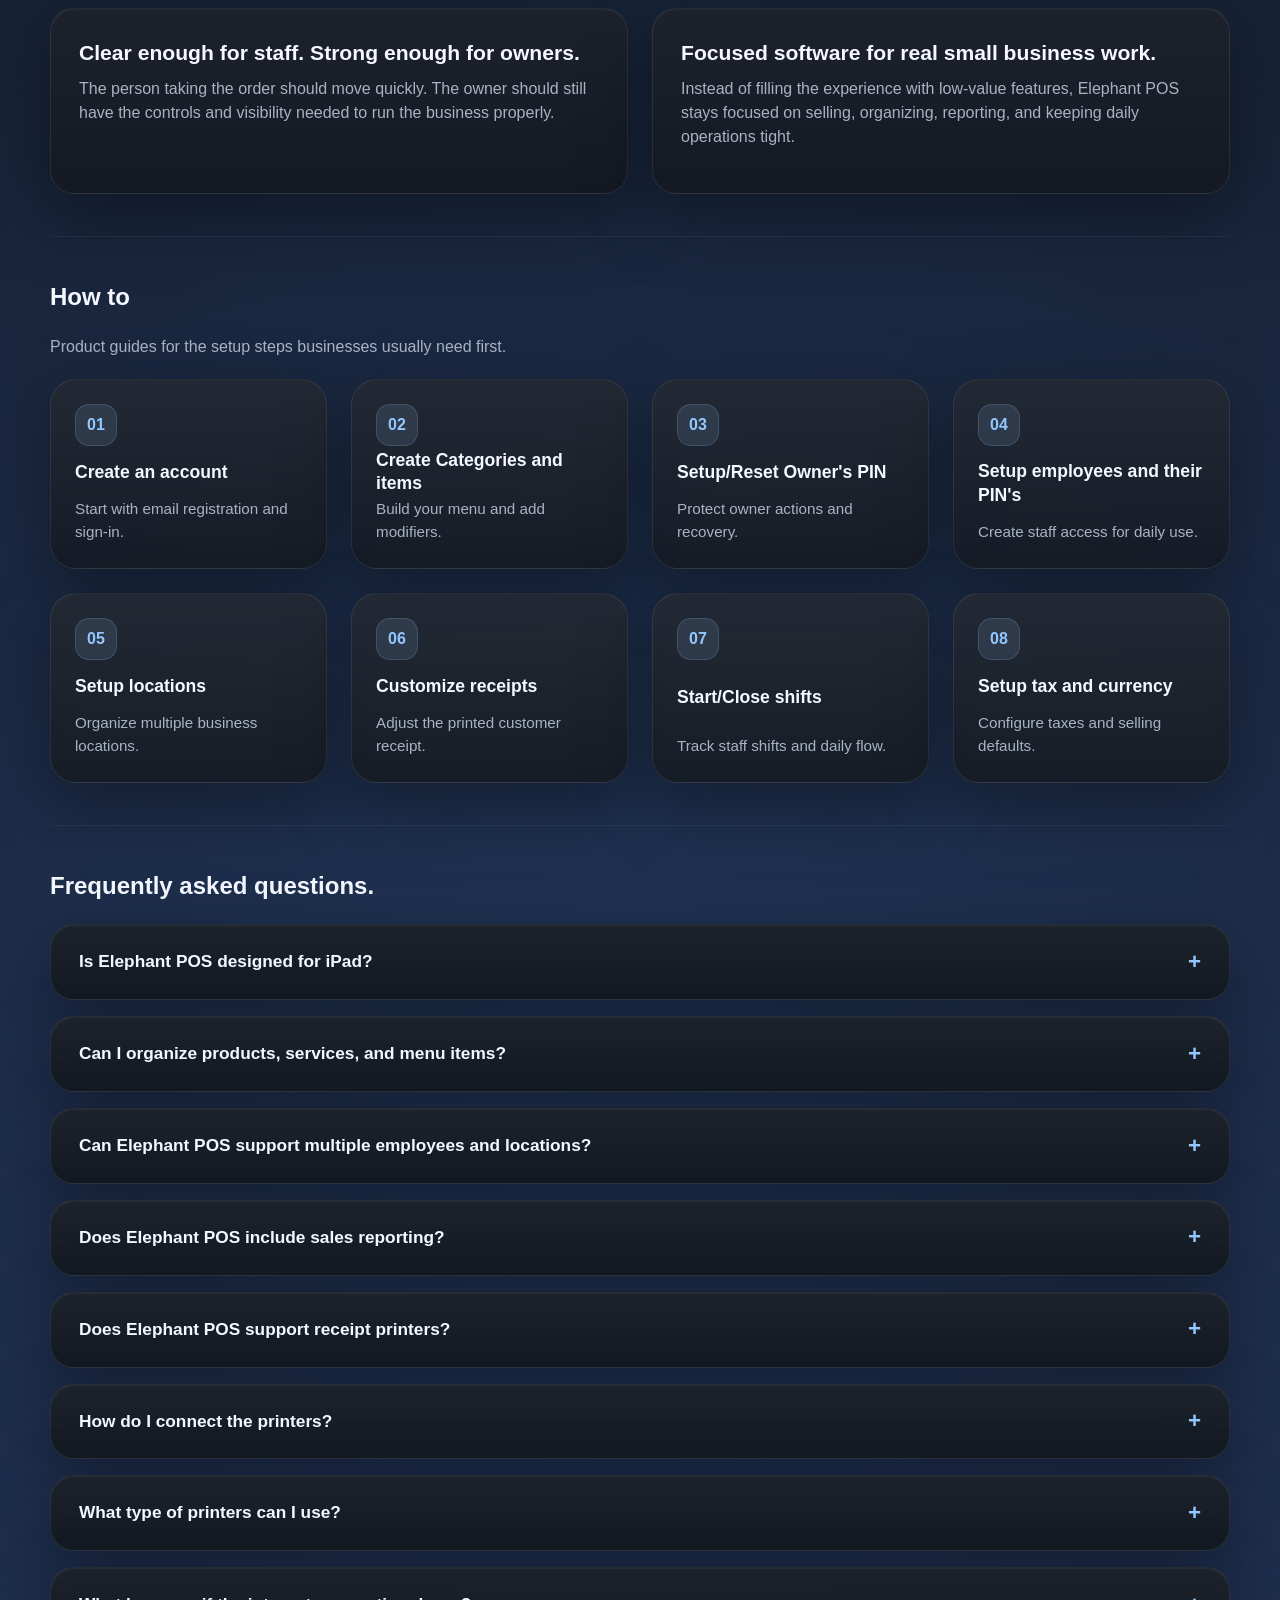
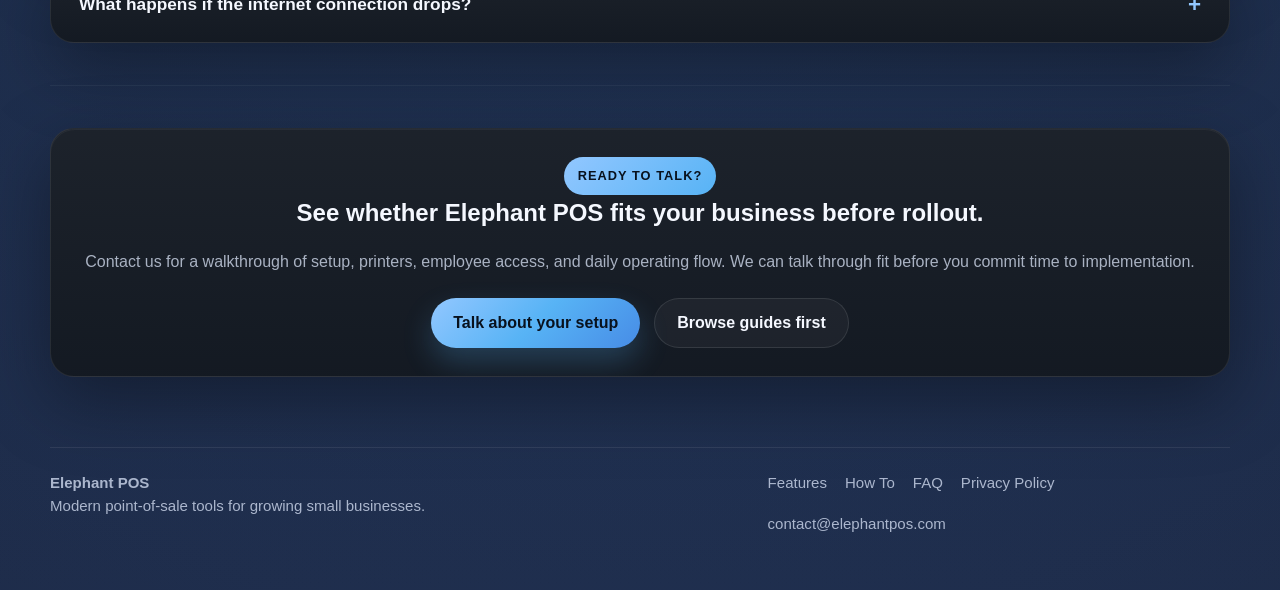
==== commit ff9c2019: "Remove iPhone references from website" ====
--- a/index.html
+++ b/index.html
@@ -49,13 +49,10 @@
         </div>
 
         <aside class="hero-panel card">
-          <span class="panel-tag">Built for iPhone and iPad</span>
-          <div class="hero-device-stack">
-            <div class="device-frame ipad">
-              <img src="/images/Ipad-menu.png" alt="Elephant POS on iPad">
-            </div>
-            <div class="device-frame iphone">
-              <img src="/images/Iphone-menu.png" alt="Elephant POS on iPhone">
+          <span class="panel-tag">Built for iPad checkout</span>
+          <div class="hero-device-stack hero-device-stack-single">
+            <div class="device-frame ipad feature-device">
+              <img src="/images/Ipad-menu.png" alt="Elephant POS menu on iPad">
             </div>
           </div>
         </aside>
@@ -69,8 +66,8 @@
       </div>
       <div class="trust-grid">
         <article class="trust-card card">
-          <strong>iPhone and iPad ready</strong>
-          <p>Use the same system across the devices that fit your counter and back-office setup.</p>
+          <strong>iPad counter ready</strong>
+          <p>Run checkout, catalog, reporting, locations, and owner tools from a spacious iPad workspace.</p>
         </article>
         <article class="trust-card card">
           <strong>Receipt printer support</strong>
@@ -95,15 +92,12 @@
       <div class="showcase-grid">
         <article class="showcase-card card">
           <div>
-            <div class="showcase-meta"><span>Catalog</span><span>iPhone + iPad</span></div>
+            <div class="showcase-meta"><span>Catalog</span><span>iPad workspace</span></div>
             <h3>Catalog and Menu Management</h3>
             <p>Create categories, add items or services, adjust pricing, and keep your selling layout easy for staff to work through.</p>
           </div>
-          <div class="hero-device-stack">
-            <div class="device-frame iphone">
-              <img src="/images/Iphone-menu.png" alt="Elephant POS catalog on iPhone">
-            </div>
-            <div class="device-frame ipad">
+          <div class="hero-device-stack hero-device-stack-single">
+            <div class="device-frame ipad feature-device">
               <img src="/images/Ipad-menu.png" alt="Elephant POS catalog on iPad">
             </div>
           </div>
@@ -113,13 +107,10 @@
           <div>
             <div class="showcase-meta"><span>Reporting</span><span>Daily visibility</span></div>
             <h3>Sales Summary Reporting</h3>
-            <p>Review daily totals, shifts, and sales activity from a layout that is fast to read on both devices.</p>
-          </div>
-          <div class="hero-device-stack">
-            <div class="device-frame iphone">
-              <img src="/images/iphone-sales-summary-report.png" alt="Elephant POS sales summary on iPhone">
-            </div>
-            <div class="device-frame ipad">
+            <p>Review daily totals, shifts, and sales activity from a layout designed for clear iPad review.</p>
+          </div>
+          <div class="hero-device-stack hero-device-stack-single">
+            <div class="device-frame ipad feature-device">
               <img src="/images/ipad-sales-summary-report.png" alt="Elephant POS sales summary on iPad">
             </div>
           </div>
@@ -131,11 +122,8 @@
             <h3>Employees and Locations</h3>
             <p>Manage employee access, owner controls, and multiple locations from one organized interface.</p>
           </div>
-          <div class="hero-device-stack">
-            <div class="device-frame iphone">
-              <img src="/images/iphone-location-employee.png" alt="Elephant POS employees and locations on iPhone">
-            </div>
-            <div class="device-frame ipad">
+          <div class="hero-device-stack hero-device-stack-single">
+            <div class="device-frame ipad feature-device">
               <img src="/images/ipad-location-employee.png" alt="Elephant POS employees and locations on iPad">
             </div>
           </div>
@@ -145,13 +133,10 @@
           <div>
             <div class="showcase-meta"><span>Checkout</span><span>Editable receipts</span></div>
             <h3>Live Receipt Editing</h3>
-            <p>Update receipt details in real time before finalizing the sale, with a layout that stays clean on both screen sizes.</p>
-          </div>
-          <div class="hero-device-stack">
-            <div class="device-frame iphone">
-              <img src="/images/iphone-live-receipt-editing.png" alt="Elephant POS live receipt editing on iPhone">
-            </div>
-            <div class="device-frame ipad">
+            <p>Update receipt details in real time before finalizing the sale, with a layout built for iPad counter work.</p>
+          </div>
+          <div class="hero-device-stack hero-device-stack-single">
+            <div class="device-frame ipad feature-device">
               <img src="/images/ipad-live-receipt-editing.png" alt="Elephant POS live receipt editing on iPad">
             </div>
           </div>
@@ -230,9 +215,9 @@
       </div>
       <div class="faq-list">
         <details class="faq-item card">
-          <summary>Does Elephant POS run on both iPhone and iPad?</summary>
-          <div class="faq-answer">
-            <p>Yes. Elephant POS is built for both iPhone and iPad so staff can work from the device that best fits the counter.</p>
+          <summary>Is Elephant POS designed for iPad?</summary>
+          <div class="faq-answer">
+            <p>Yes. Elephant POS is designed for iPad checkout, counter workflows, reporting, settings, and owner controls.</p>
           </div>
         </details>
         <details class="faq-item card">
@@ -250,7 +235,7 @@
         <details class="faq-item card">
           <summary>Does Elephant POS include sales reporting?</summary>
           <div class="faq-answer">
-            <p>Yes. Sales summaries and daily reporting are available directly inside the app and ready to review on either device.</p>
+            <p>Yes. Sales summaries and daily reporting are available directly inside the app and designed for clear review on iPad.</p>
           </div>
         </details>
         <details class="faq-item card">
--- a/styles/site.css
+++ b/styles/site.css
@@ -37,6 +37,7 @@
         linear-gradient(180deg, var(--bg-top) 0%, var(--bg-mid) 42%, var(--bg-bottom) 100%);
     line-height: 1.5;
     min-height: 100vh;
+    overflow-x: hidden;
 }
 
 a {
@@ -106,6 +107,8 @@
     display: flex;
     gap: 22px;
     align-items: center;
+    flex-wrap: wrap;
+    justify-content: flex-end;
     color: var(--muted);
     font-size: 0.97rem;
 }
@@ -282,6 +285,10 @@
     margin-top: 18px;
 }
 
+.hero-device-stack-single {
+    min-height: 100%;
+}
+
 .device-frame {
     padding: 18px;
     min-height: 280px;
@@ -298,6 +305,10 @@
     padding: 20px;
 }
 
+.device-frame.feature-device {
+    min-height: 340px;
+}
+
 .stripe-page {
     padding-top: 70px;
     padding-bottom: 70px;
@@ -328,11 +339,27 @@
     font-size: 1rem;
 }
 
+.stripe-status-card p {
+    max-width: 58ch;
+}
+
 .stripe-status-actions {
     display: flex;
     flex-wrap: wrap;
     gap: 14px;
     margin-top: 28px;
+}
+
+.stripe-status-actions .button {
+    min-width: 210px;
+}
+
+.stripe-status-callout {
+    padding: 14px 16px;
+    border-radius: 18px;
+    background: rgba(146, 199, 255, 0.12);
+    border: 1px solid rgba(146, 199, 255, 0.18);
+    color: var(--ink);
 }
 
 .stripe-status-side h2 {
@@ -353,11 +380,6 @@
     border-radius: 24px;
     border: 1px solid rgba(146, 199, 255, 0.24);
     box-shadow: 0 18px 36px rgba(0, 0, 0, 0.28);
-}
-
-.device-frame.iphone img {
-    width: 100%;
-    max-width: 220px;
 }
 
 .device-frame.ipad img {
@@ -640,6 +662,10 @@
         grid-template-columns: 1fr;
     }
 
+    .stripe-status-layout {
+        grid-template-columns: 1fr;
+    }
+
     .howto-grid {
         grid-template-columns: repeat(2, minmax(0, 1fr));
     }
@@ -648,6 +674,10 @@
     .site-footer .shell {
         flex-direction: column;
         align-items: flex-start;
+    }
+
+    .site-nav {
+        justify-content: flex-start;
     }
 }
 
@@ -691,4 +721,55 @@
     .howto-link {
         min-height: 150px;
     }
-}
+
+    .stripe-status-card,
+    .stripe-status-side {
+        padding: 24px;
+    }
+
+    .stripe-status-actions {
+        flex-direction: column;
+    }
+
+    .stripe-status-actions .button {
+        width: 100%;
+        min-width: 0;
+    }
+}
+
+@media (max-width: 560px) {
+    .shell {
+        width: min(calc(100% - 20px), var(--max));
+    }
+
+    .site-header .shell {
+        padding: 14px 0;
+    }
+
+    .brand {
+        font-size: 0.84rem;
+        letter-spacing: 0.06em;
+    }
+
+    .mark {
+        width: 42px;
+        height: 42px;
+        border-radius: 14px;
+    }
+
+    .hero-copy h1,
+    .guide-header h1,
+    .stripe-status-card h1 {
+        max-width: none;
+    }
+
+    .faq-item summary,
+    .faq-answer {
+        padding-left: 20px;
+        padding-right: 20px;
+    }
+
+    .site-footer {
+        padding-bottom: 34px;
+    }
+}
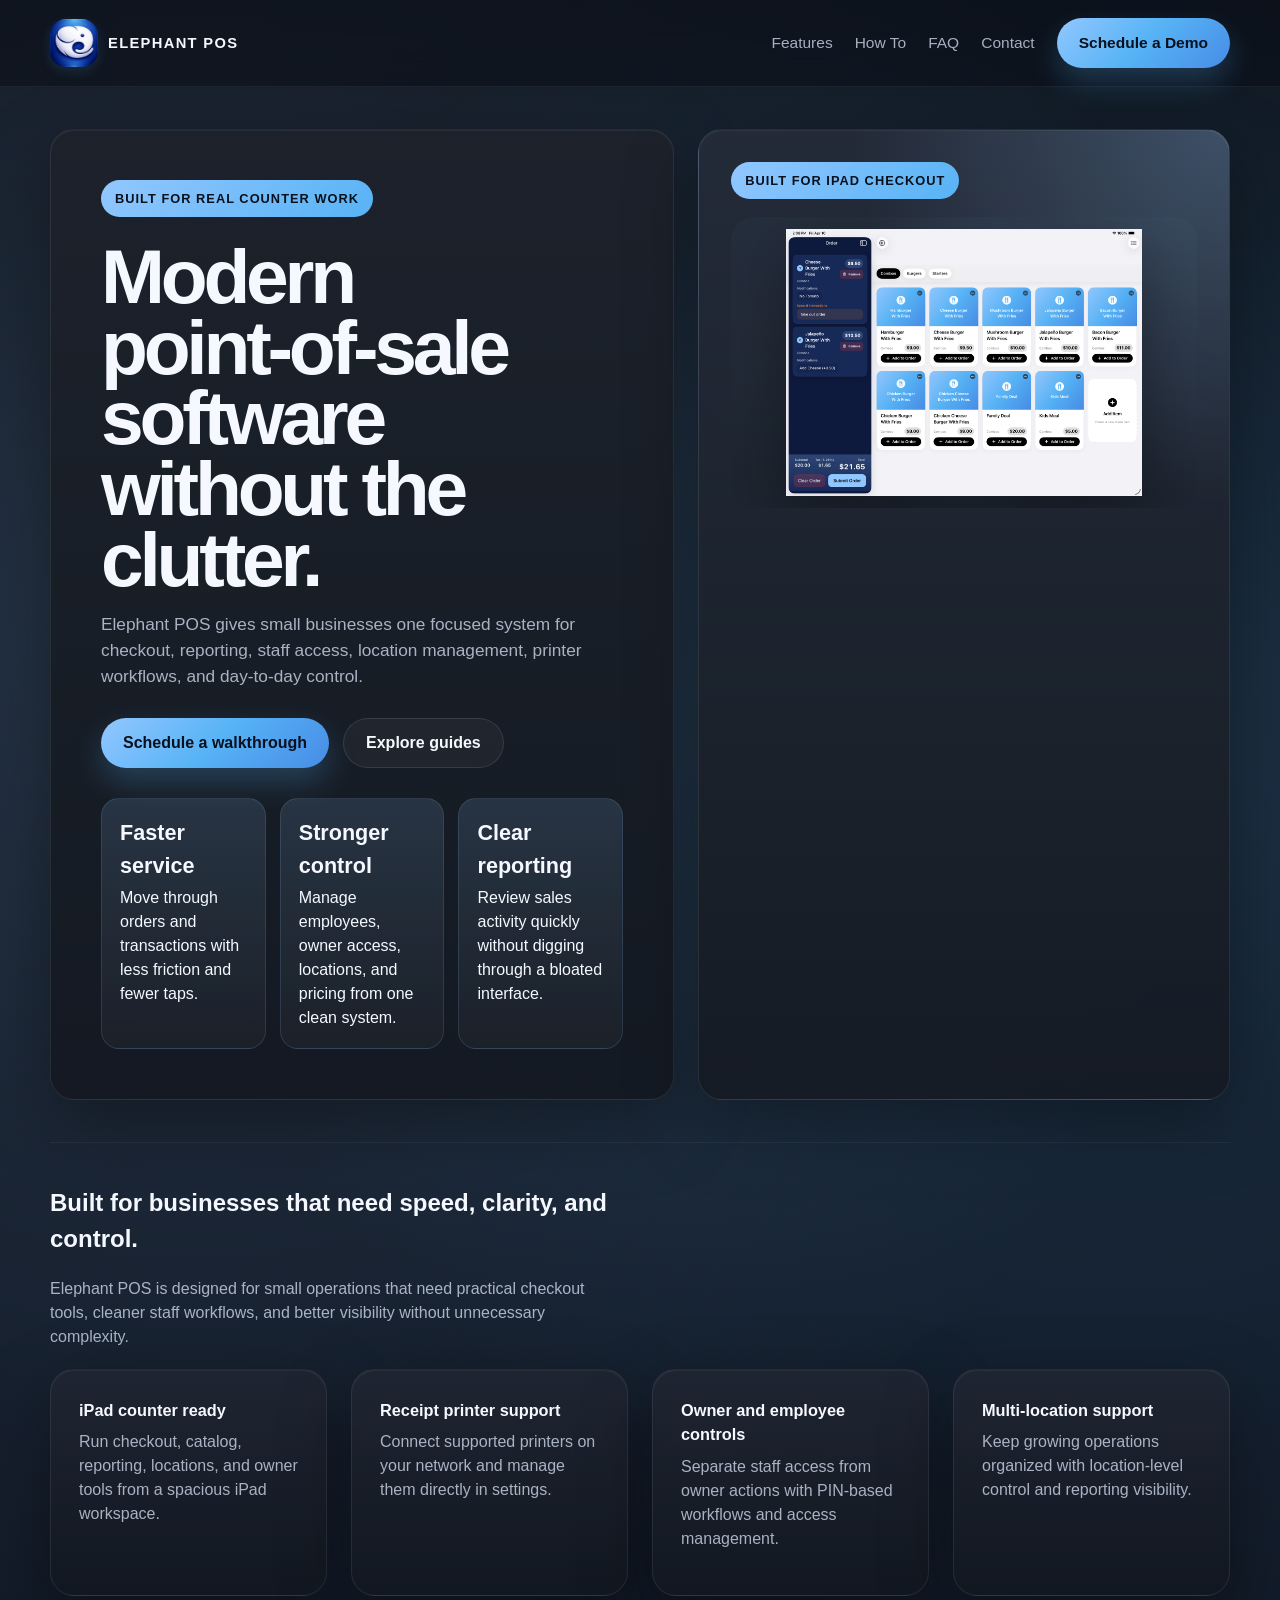
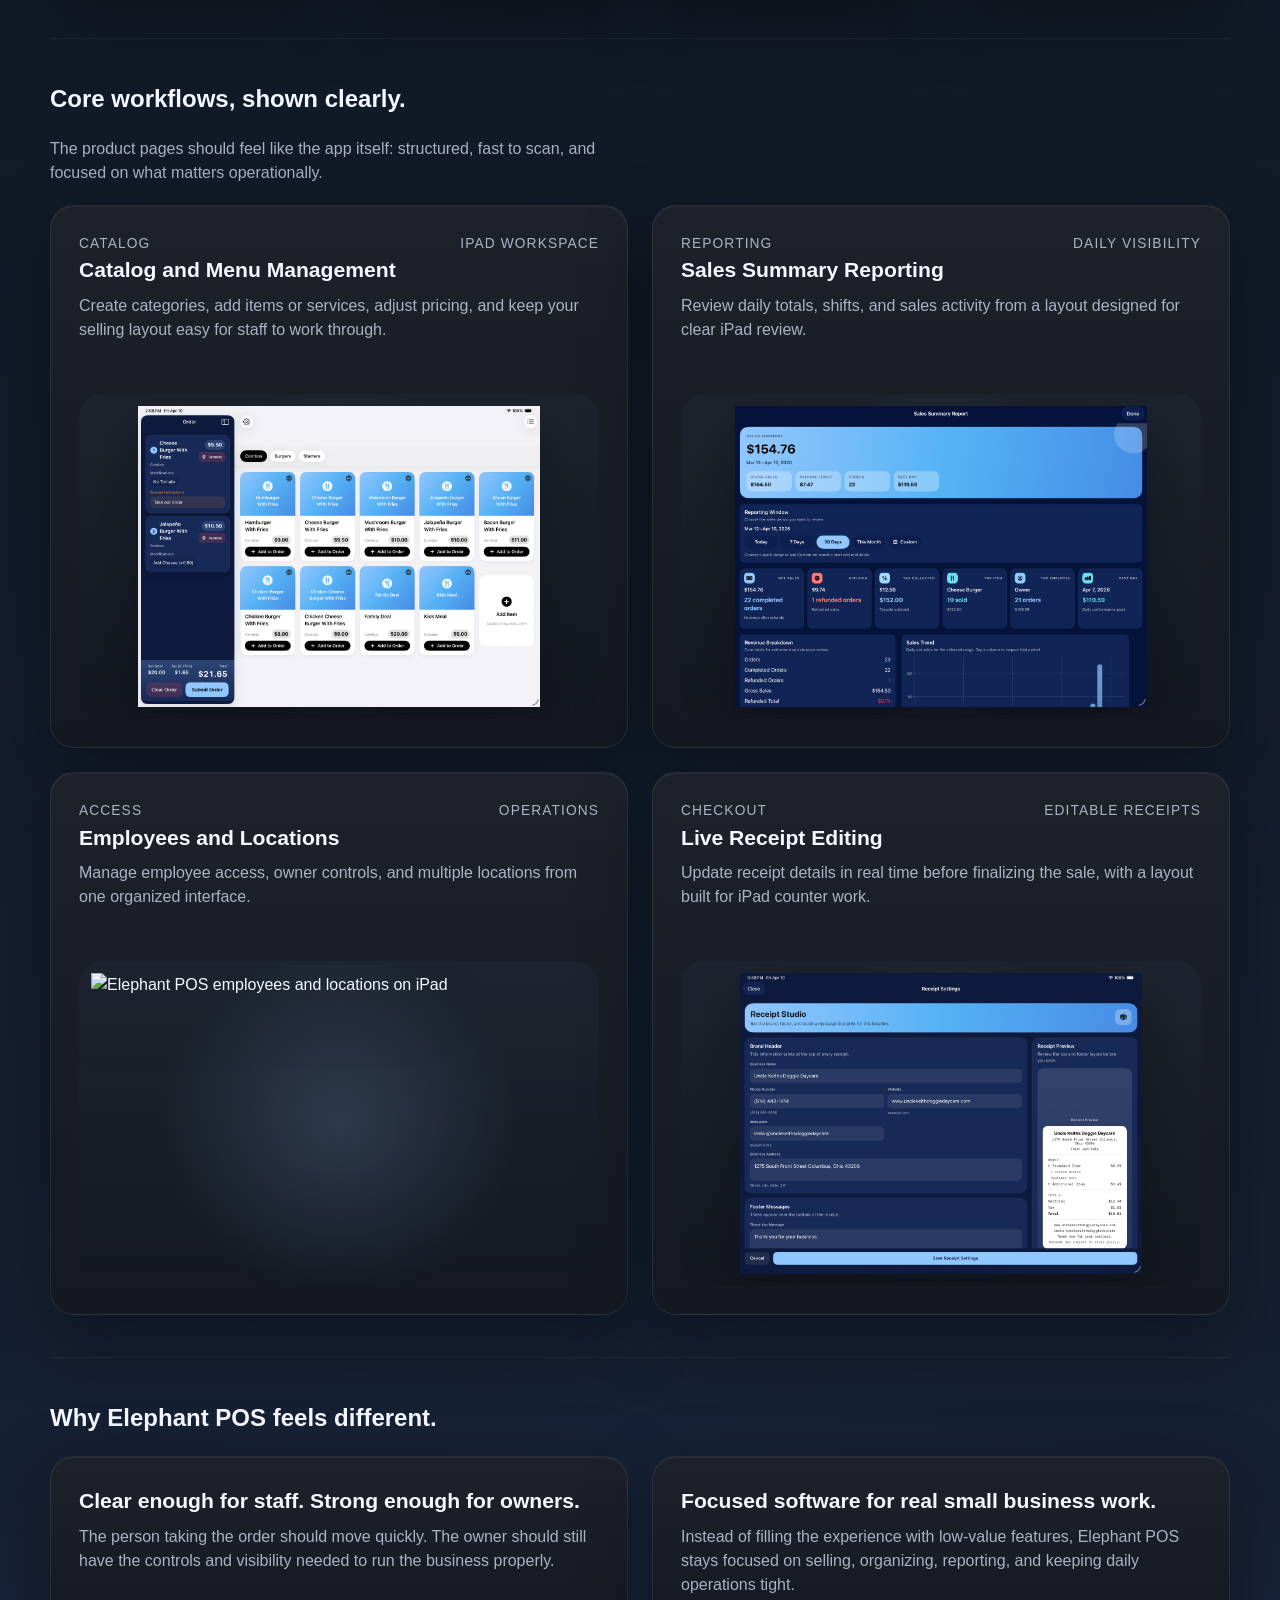
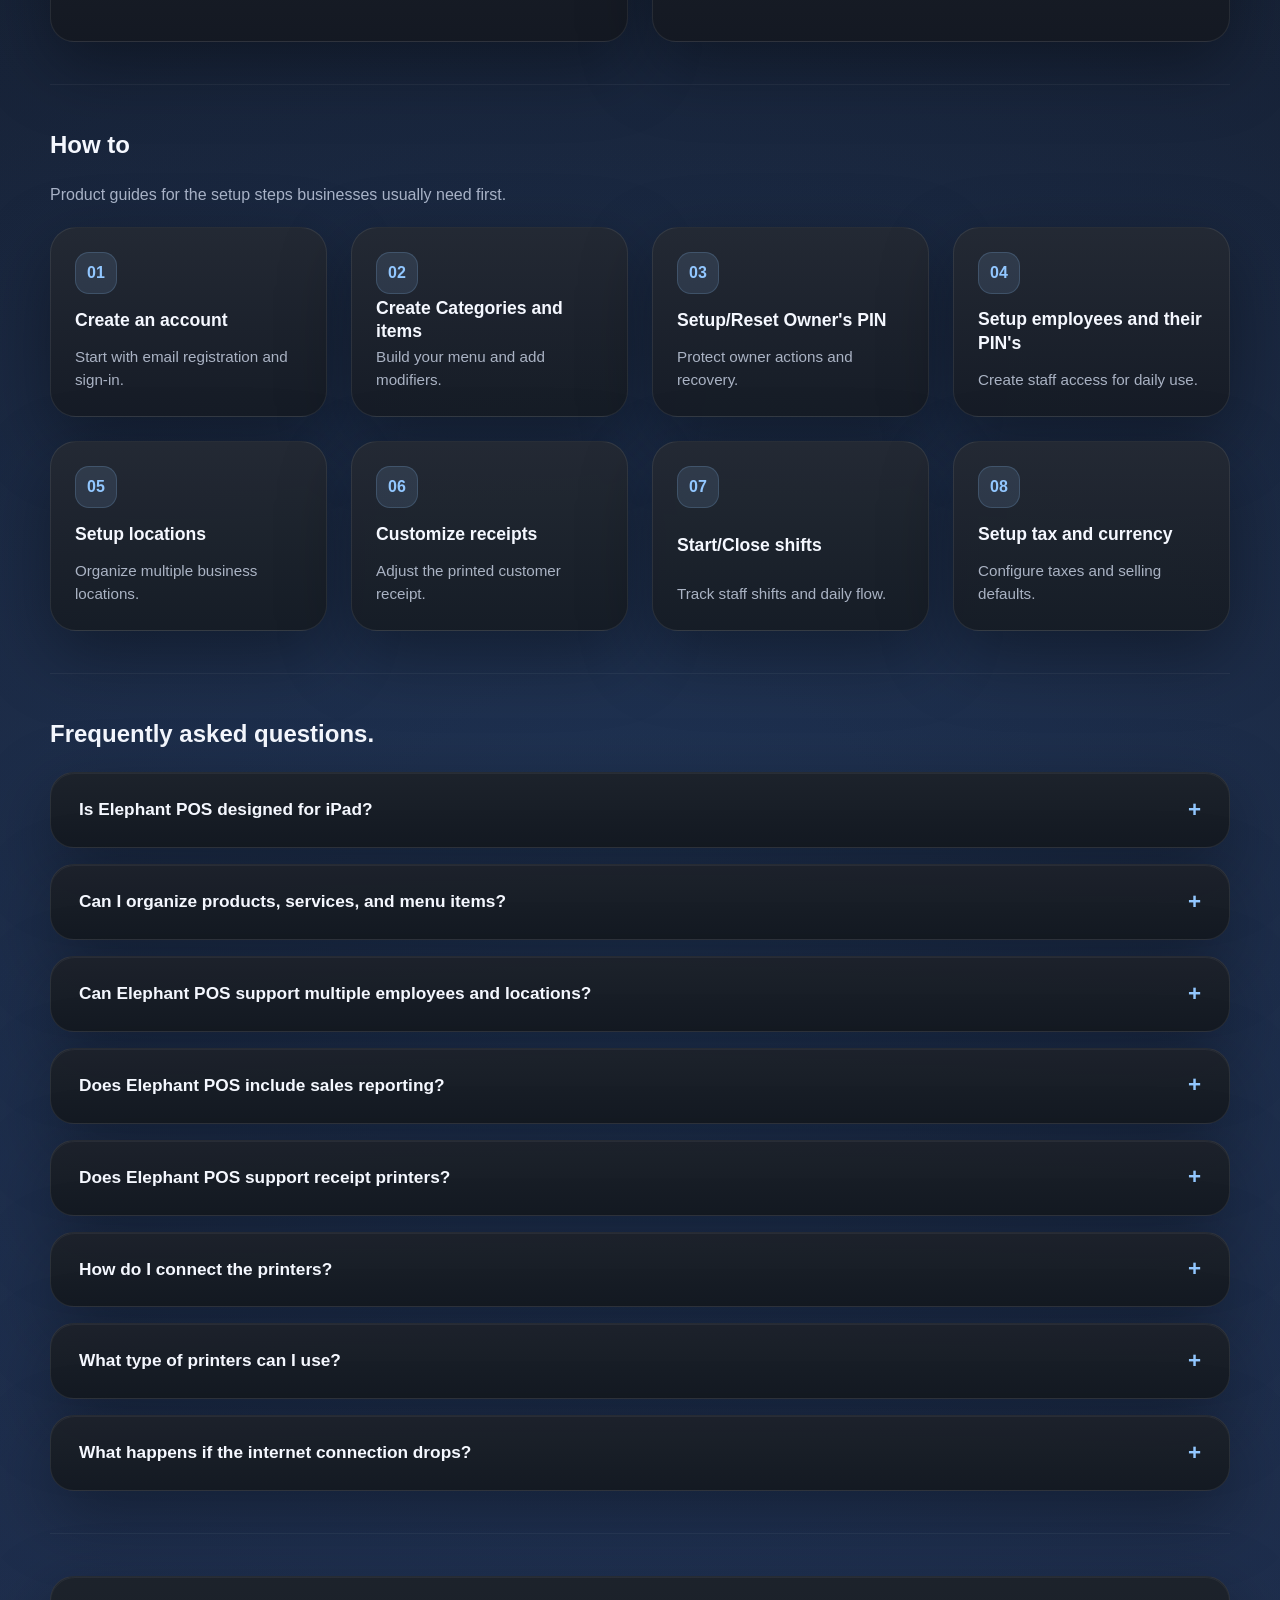
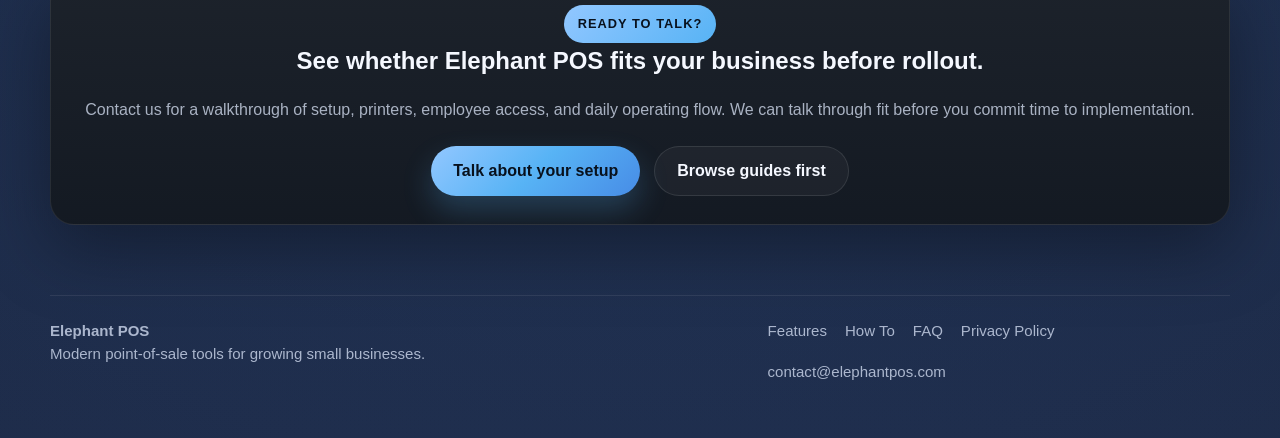
==== commit 44d78078: "Update printer FAQ copy" ====
--- a/index.html
+++ b/index.html
@@ -253,7 +253,7 @@
         <details class="faq-item card">
           <summary>What type of printers can I use?</summary>
           <div class="faq-answer">
-            <p>Elephant POS is currently compatible with Epson receipt printers. More printer support is coming soon.</p>
+            <p>You can use Epson and many generic receipt printers.</p>
           </div>
         </details>
         <details class="faq-item card">
--- a/styles/site.css
+++ b/styles/site.css
@@ -290,11 +290,12 @@
 }
 
 .device-frame {
-    padding: 18px;
+    padding: 10px;
     min-height: 280px;
-    border-radius: 20px;
-    border: 1px dashed rgba(146, 199, 255, 0.28);
-    background: linear-gradient(180deg, rgba(146, 199, 255, 0.08), rgba(255, 255, 255, 0.02));
+    border-radius: 24px;
+    background:
+        radial-gradient(circle at center, rgba(146, 199, 255, 0.16), transparent 58%),
+        linear-gradient(180deg, rgba(146, 199, 255, 0.04), rgba(255, 255, 255, 0));
     display: flex;
     align-items: center;
     justify-content: center;
@@ -302,11 +303,13 @@
 
 .device-frame.ipad {
     min-height: 360px;
-    padding: 20px;
+    padding: 12px;
 }
 
 .device-frame.feature-device {
-    min-height: 340px;
+    min-height: 0;
+    aspect-ratio: 16 / 10;
+    overflow: hidden;
 }
 
 .stripe-page {
@@ -377,14 +380,19 @@
 }
 
 .device-frame img {
-    border-radius: 24px;
-    border: 1px solid rgba(146, 199, 255, 0.24);
-    box-shadow: 0 18px 36px rgba(0, 0, 0, 0.28);
+    filter: drop-shadow(0 22px 32px rgba(0, 0, 0, 0.32));
 }
 
 .device-frame.ipad img {
     width: 100%;
     max-width: 560px;
+}
+
+.device-frame.feature-device img {
+    width: 100%;
+    height: 100%;
+    max-width: none;
+    object-fit: contain;
 }
 
 .cta-row {
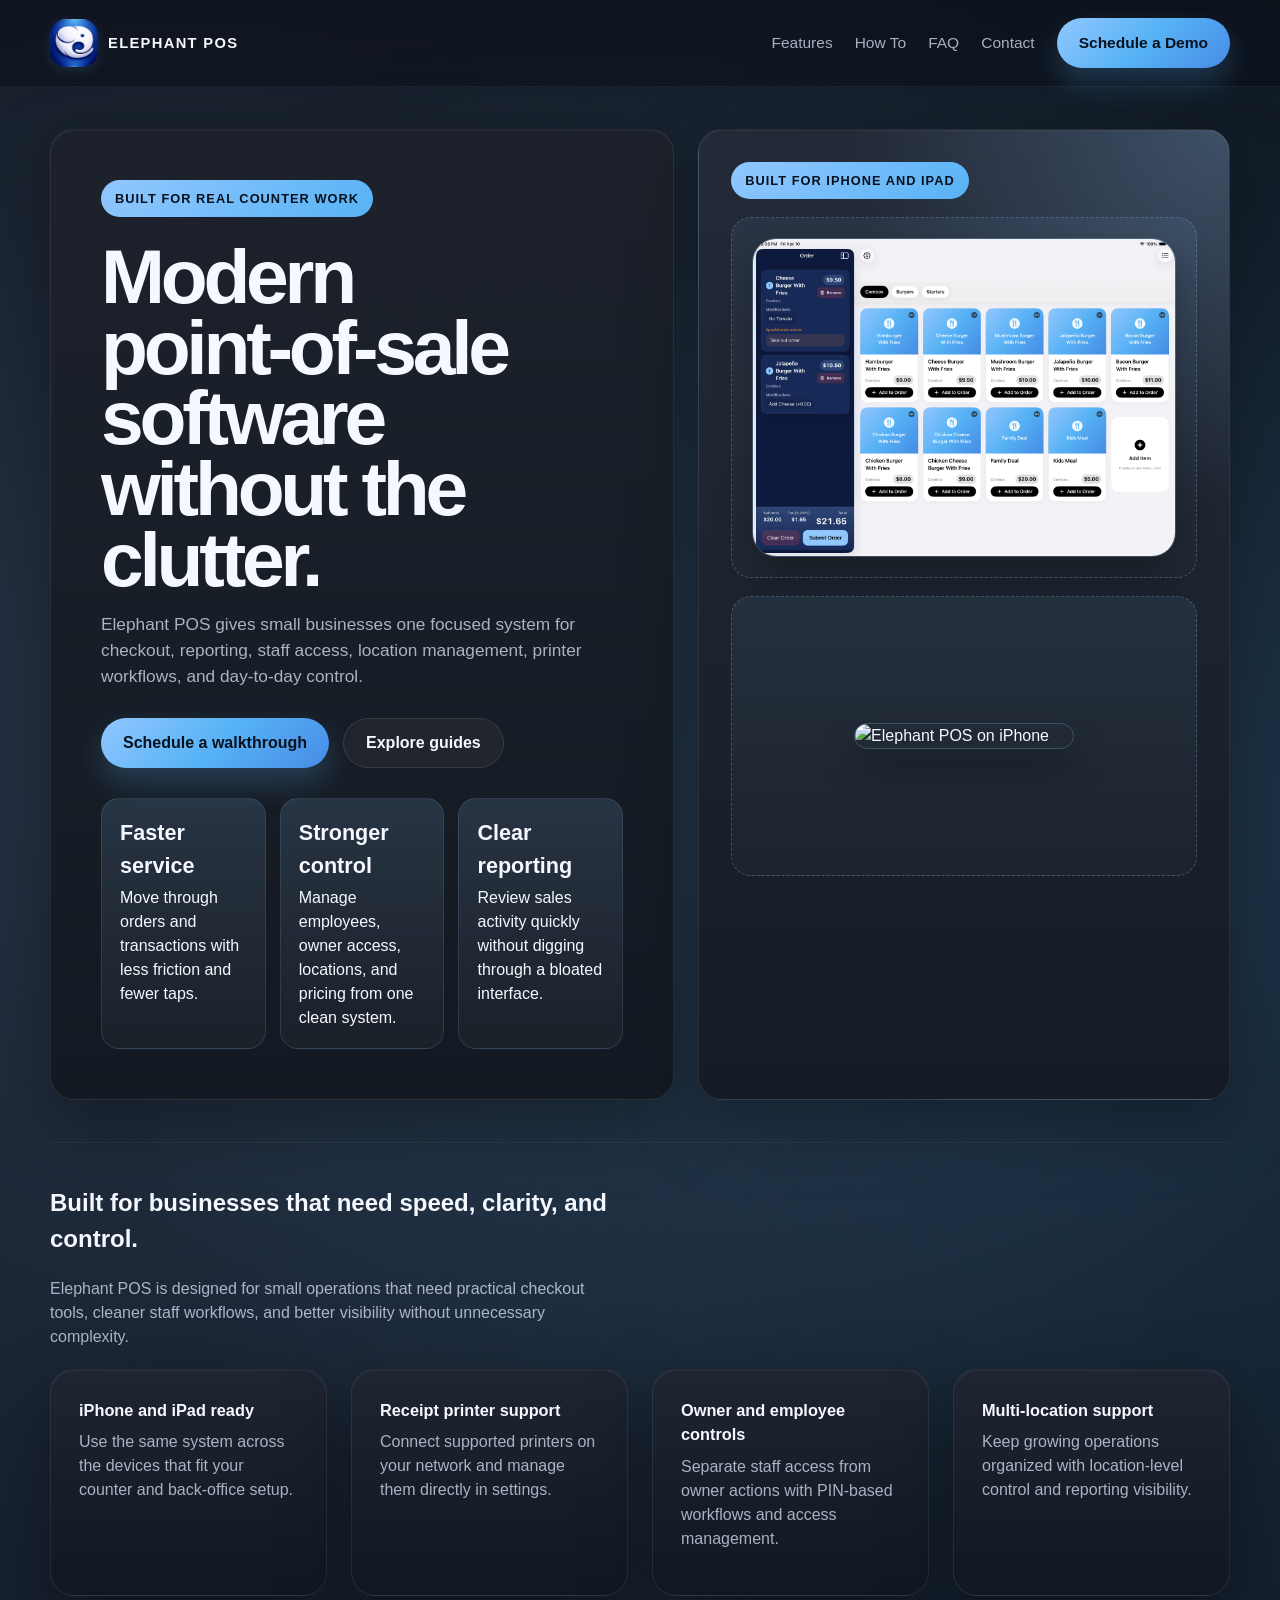
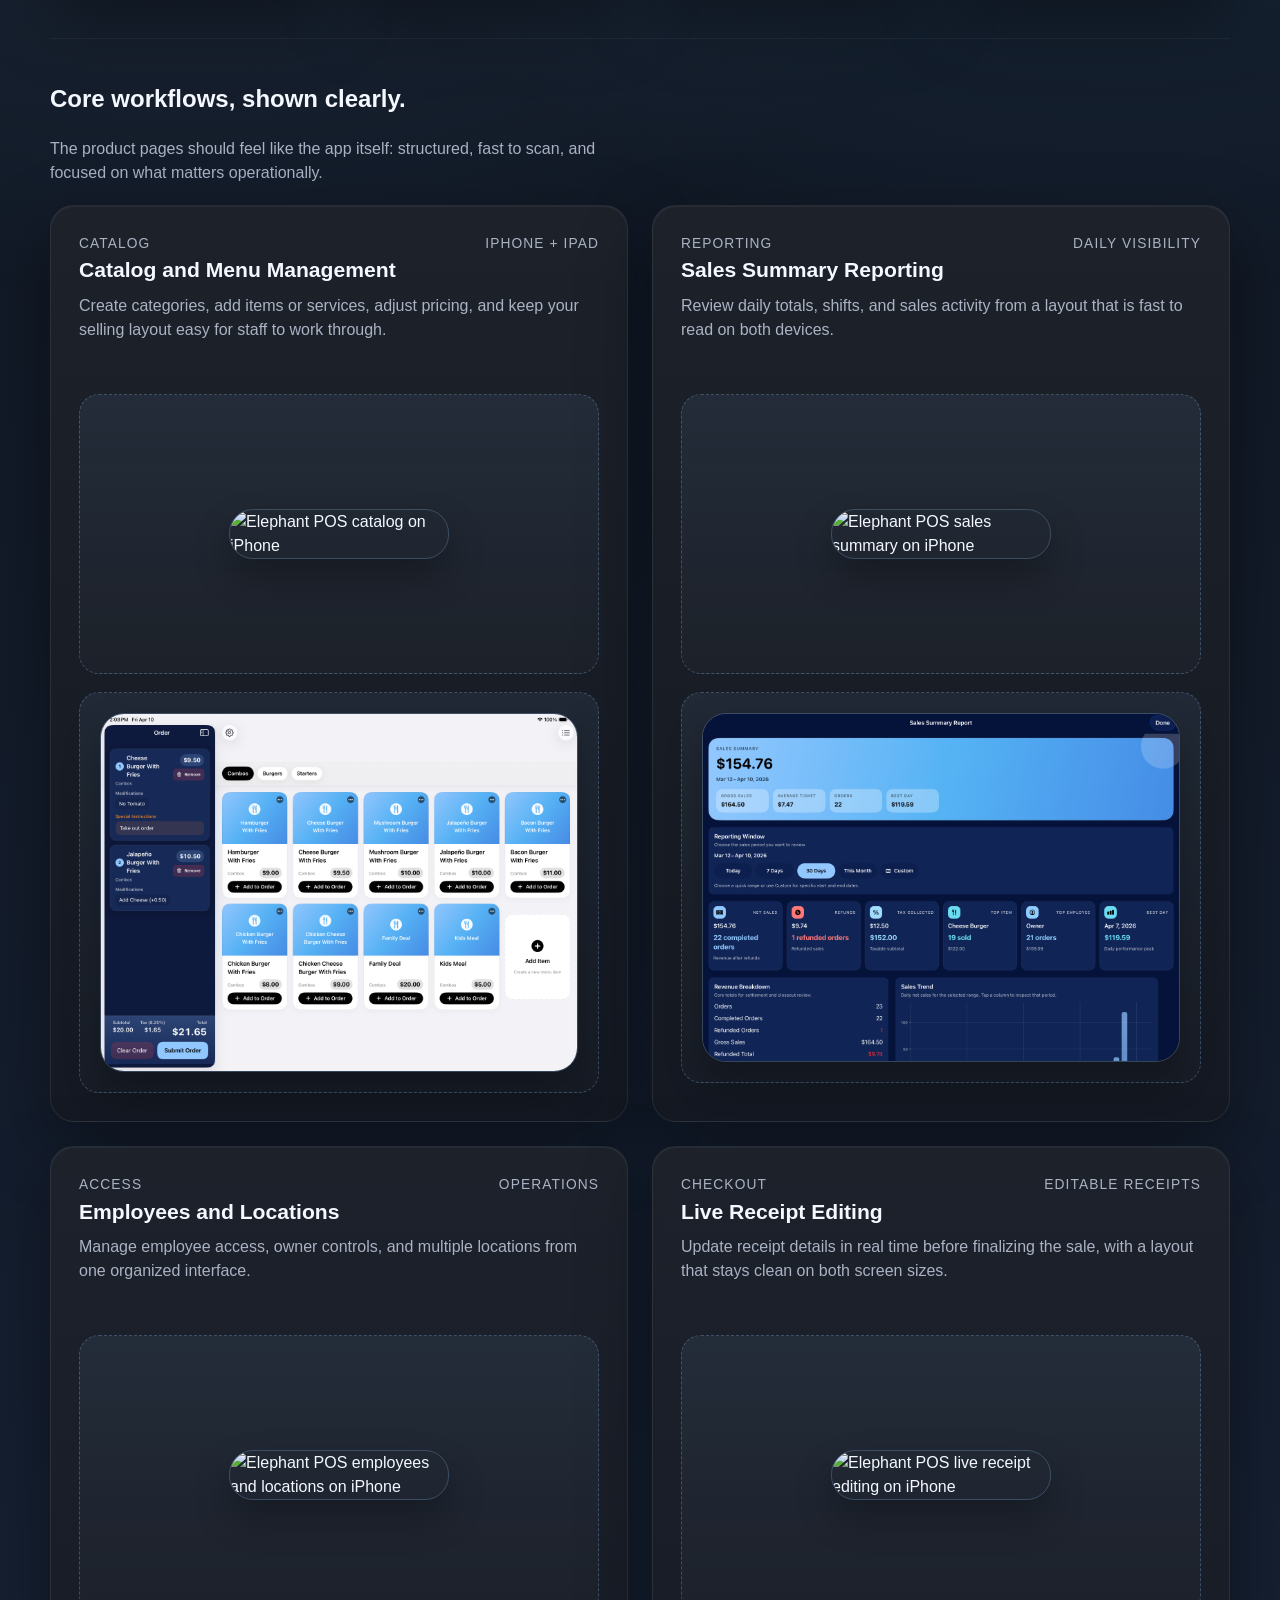
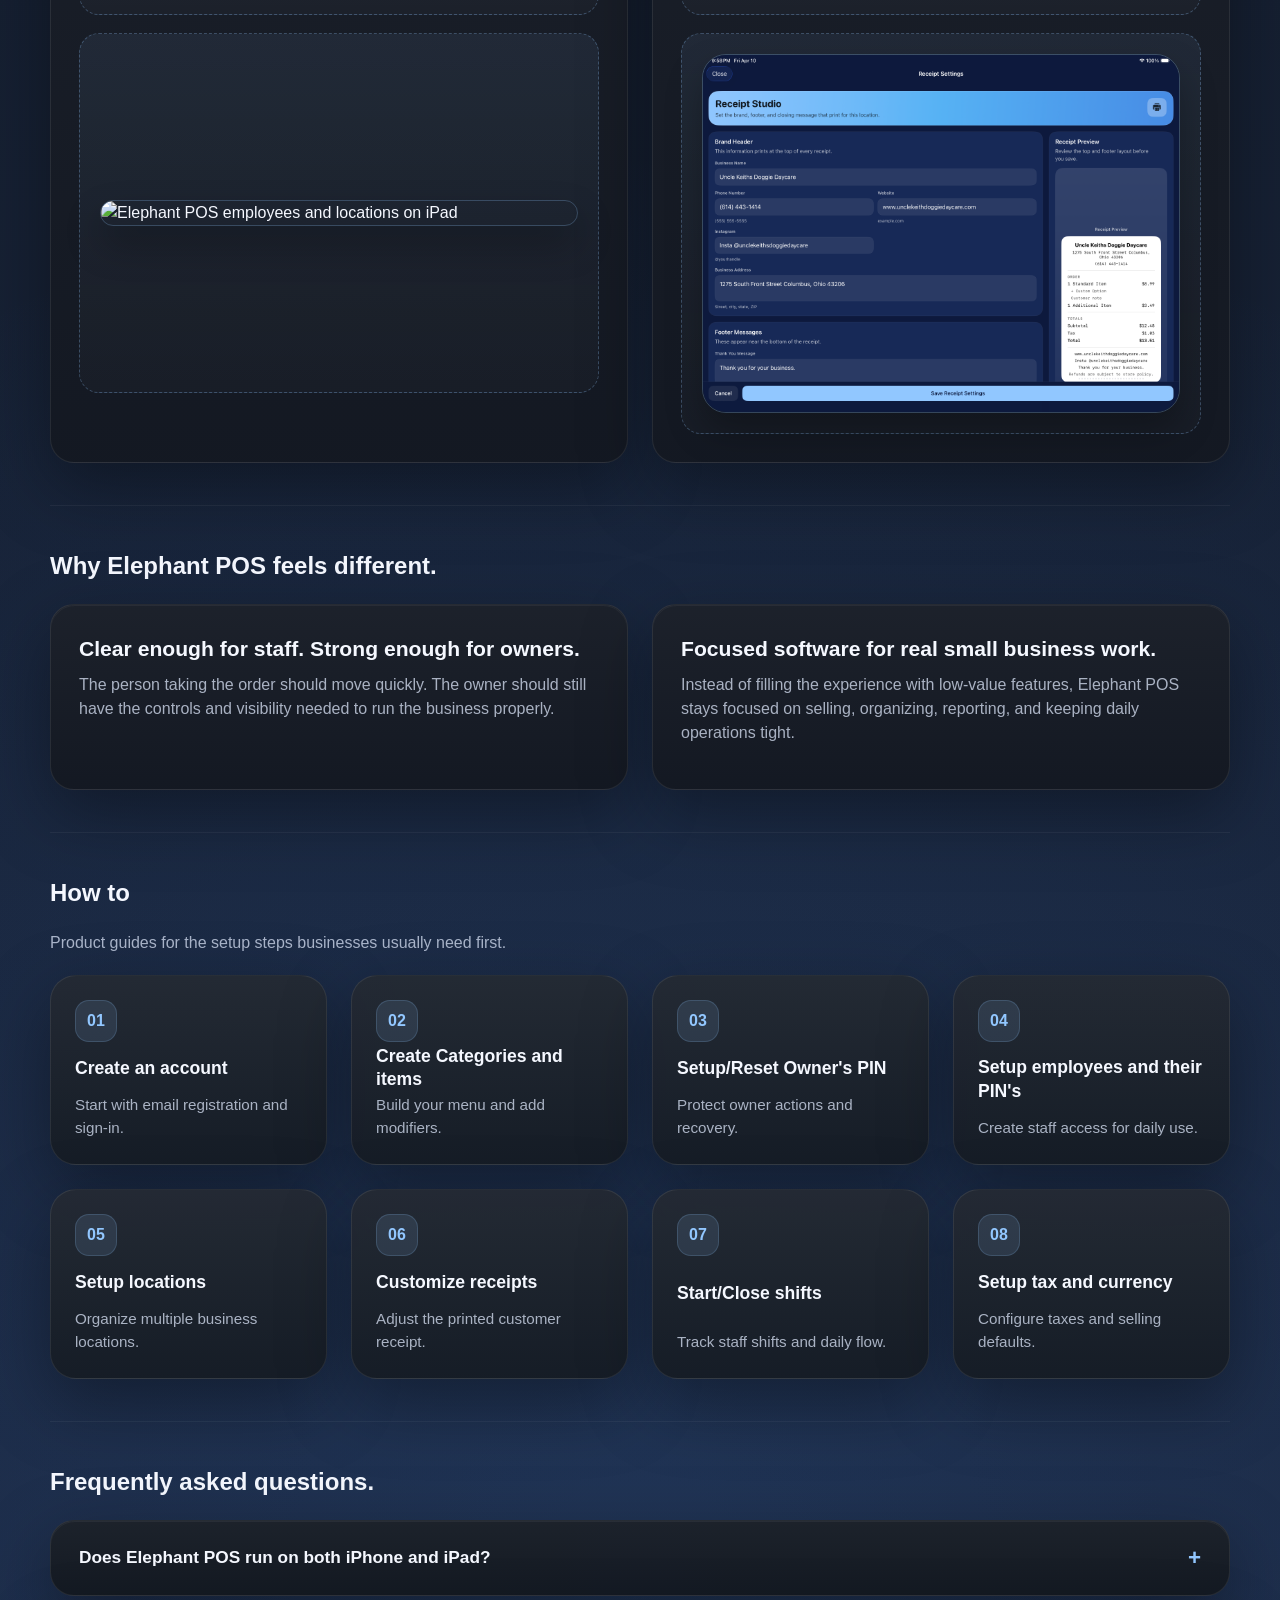
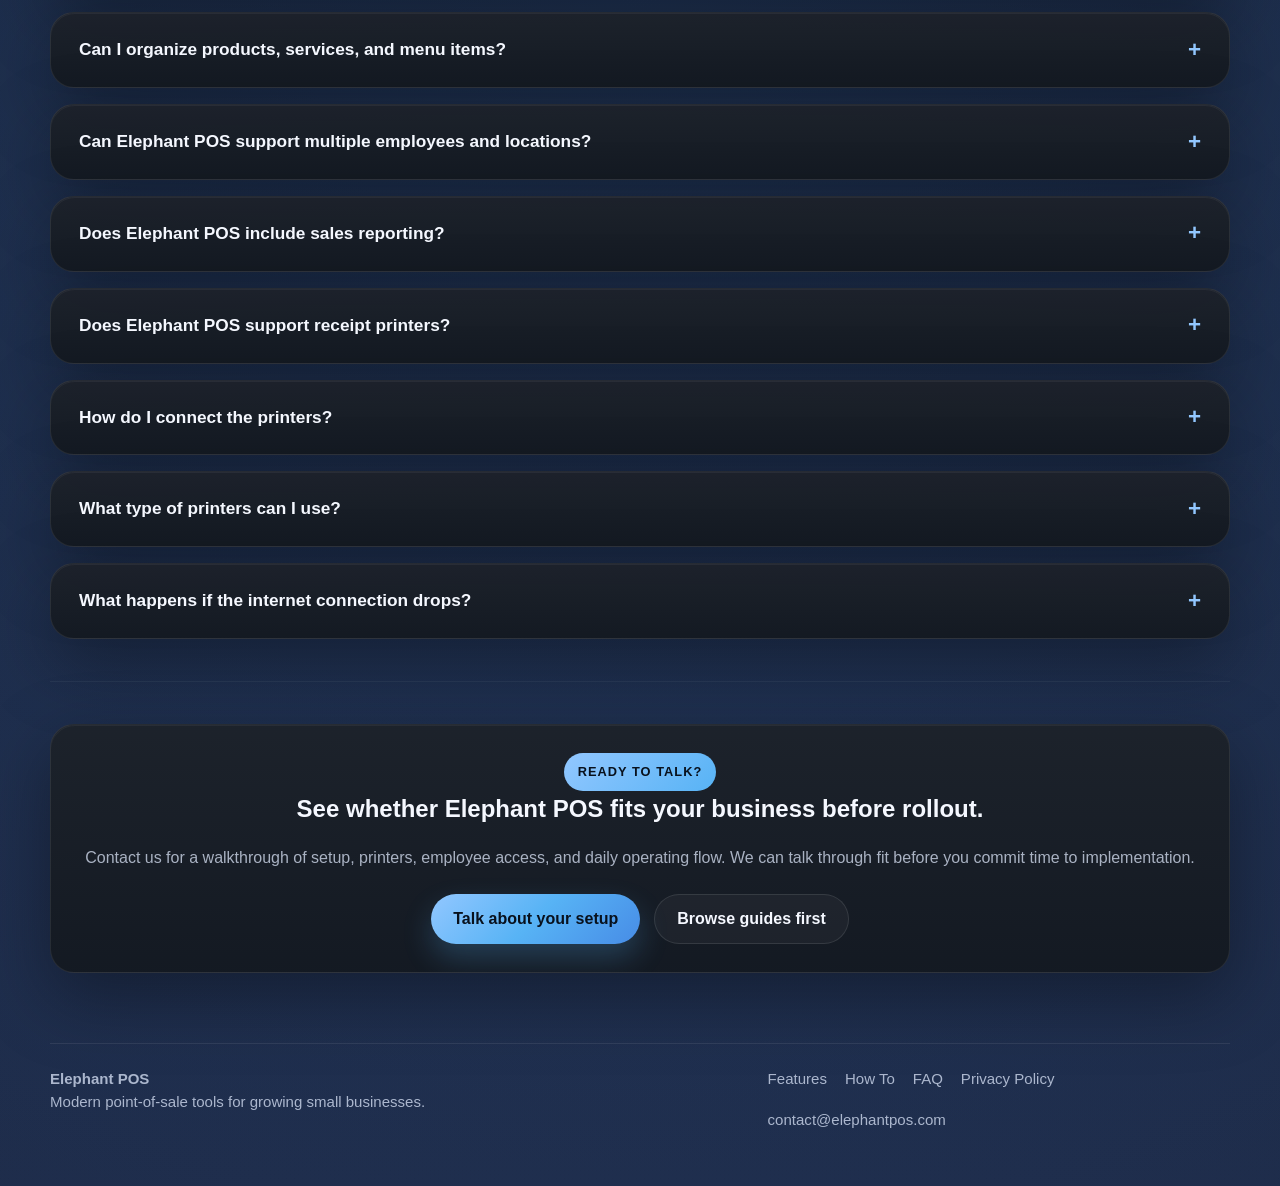
==== commit 8f9678d2: "Complete website backup snapshot 2026-10-25" ====
--- a/index.html
+++ b/index.html
@@ -49,10 +49,13 @@
         </div>
 
         <aside class="hero-panel card">
-          <span class="panel-tag">Built for iPad checkout</span>
-          <div class="hero-device-stack hero-device-stack-single">
-            <div class="device-frame ipad feature-device">
-              <img src="/images/Ipad-menu.png" alt="Elephant POS menu on iPad">
+          <span class="panel-tag">Built for iPhone and iPad</span>
+          <div class="hero-device-stack">
+            <div class="device-frame ipad">
+              <img src="/images/Ipad-menu.png" alt="Elephant POS on iPad">
+            </div>
+            <div class="device-frame iphone">
+              <img src="/images/Iphone-menu.png" alt="Elephant POS on iPhone">
             </div>
           </div>
         </aside>
@@ -66,8 +69,8 @@
       </div>
       <div class="trust-grid">
         <article class="trust-card card">
-          <strong>iPad counter ready</strong>
-          <p>Run checkout, catalog, reporting, locations, and owner tools from a spacious iPad workspace.</p>
+          <strong>iPhone and iPad ready</strong>
+          <p>Use the same system across the devices that fit your counter and back-office setup.</p>
         </article>
         <article class="trust-card card">
           <strong>Receipt printer support</strong>
@@ -92,12 +95,15 @@
       <div class="showcase-grid">
         <article class="showcase-card card">
           <div>
-            <div class="showcase-meta"><span>Catalog</span><span>iPad workspace</span></div>
+            <div class="showcase-meta"><span>Catalog</span><span>iPhone + iPad</span></div>
             <h3>Catalog and Menu Management</h3>
             <p>Create categories, add items or services, adjust pricing, and keep your selling layout easy for staff to work through.</p>
           </div>
-          <div class="hero-device-stack hero-device-stack-single">
-            <div class="device-frame ipad feature-device">
+          <div class="hero-device-stack">
+            <div class="device-frame iphone">
+              <img src="/images/Iphone-menu.png" alt="Elephant POS catalog on iPhone">
+            </div>
+            <div class="device-frame ipad">
               <img src="/images/Ipad-menu.png" alt="Elephant POS catalog on iPad">
             </div>
           </div>
@@ -107,10 +113,13 @@
           <div>
             <div class="showcase-meta"><span>Reporting</span><span>Daily visibility</span></div>
             <h3>Sales Summary Reporting</h3>
-            <p>Review daily totals, shifts, and sales activity from a layout designed for clear iPad review.</p>
-          </div>
-          <div class="hero-device-stack hero-device-stack-single">
-            <div class="device-frame ipad feature-device">
+            <p>Review daily totals, shifts, and sales activity from a layout that is fast to read on both devices.</p>
+          </div>
+          <div class="hero-device-stack">
+            <div class="device-frame iphone">
+              <img src="/images/iphone-sales-summary-report.png" alt="Elephant POS sales summary on iPhone">
+            </div>
+            <div class="device-frame ipad">
               <img src="/images/ipad-sales-summary-report.png" alt="Elephant POS sales summary on iPad">
             </div>
           </div>
@@ -122,8 +131,11 @@
             <h3>Employees and Locations</h3>
             <p>Manage employee access, owner controls, and multiple locations from one organized interface.</p>
           </div>
-          <div class="hero-device-stack hero-device-stack-single">
-            <div class="device-frame ipad feature-device">
+          <div class="hero-device-stack">
+            <div class="device-frame iphone">
+              <img src="/images/iphone-location-employee.png" alt="Elephant POS employees and locations on iPhone">
+            </div>
+            <div class="device-frame ipad">
               <img src="/images/ipad-location-employee.png" alt="Elephant POS employees and locations on iPad">
             </div>
           </div>
@@ -133,10 +145,13 @@
           <div>
             <div class="showcase-meta"><span>Checkout</span><span>Editable receipts</span></div>
             <h3>Live Receipt Editing</h3>
-            <p>Update receipt details in real time before finalizing the sale, with a layout built for iPad counter work.</p>
-          </div>
-          <div class="hero-device-stack hero-device-stack-single">
-            <div class="device-frame ipad feature-device">
+            <p>Update receipt details in real time before finalizing the sale, with a layout that stays clean on both screen sizes.</p>
+          </div>
+          <div class="hero-device-stack">
+            <div class="device-frame iphone">
+              <img src="/images/iphone-live-receipt-editing.png" alt="Elephant POS live receipt editing on iPhone">
+            </div>
+            <div class="device-frame ipad">
               <img src="/images/ipad-live-receipt-editing.png" alt="Elephant POS live receipt editing on iPad">
             </div>
           </div>
@@ -215,9 +230,9 @@
       </div>
       <div class="faq-list">
         <details class="faq-item card">
-          <summary>Is Elephant POS designed for iPad?</summary>
-          <div class="faq-answer">
-            <p>Yes. Elephant POS is designed for iPad checkout, counter workflows, reporting, settings, and owner controls.</p>
+          <summary>Does Elephant POS run on both iPhone and iPad?</summary>
+          <div class="faq-answer">
+            <p>Yes. Elephant POS is built for both iPhone and iPad so staff can work from the device that best fits the counter.</p>
           </div>
         </details>
         <details class="faq-item card">
@@ -235,7 +250,7 @@
         <details class="faq-item card">
           <summary>Does Elephant POS include sales reporting?</summary>
           <div class="faq-answer">
-            <p>Yes. Sales summaries and daily reporting are available directly inside the app and designed for clear review on iPad.</p>
+            <p>Yes. Sales summaries and daily reporting are available directly inside the app and ready to review on either device.</p>
           </div>
         </details>
         <details class="faq-item card">
@@ -253,7 +268,7 @@
         <details class="faq-item card">
           <summary>What type of printers can I use?</summary>
           <div class="faq-answer">
-            <p>You can use Epson and many generic receipt printers.</p>
+            <p>Elephant POS is currently compatible with Epson receipt printers. More printer support is coming soon.</p>
           </div>
         </details>
         <details class="faq-item card">
--- a/styles/site.css
+++ b/styles/site.css
@@ -37,7 +37,6 @@
         linear-gradient(180deg, var(--bg-top) 0%, var(--bg-mid) 42%, var(--bg-bottom) 100%);
     line-height: 1.5;
     min-height: 100vh;
-    overflow-x: hidden;
 }
 
 a {
@@ -107,8 +106,6 @@
     display: flex;
     gap: 22px;
     align-items: center;
-    flex-wrap: wrap;
-    justify-content: flex-end;
     color: var(--muted);
     font-size: 0.97rem;
 }
@@ -285,17 +282,12 @@
     margin-top: 18px;
 }
 
-.hero-device-stack-single {
-    min-height: 100%;
-}
-
 .device-frame {
-    padding: 10px;
+    padding: 18px;
     min-height: 280px;
-    border-radius: 24px;
-    background:
-        radial-gradient(circle at center, rgba(146, 199, 255, 0.16), transparent 58%),
-        linear-gradient(180deg, rgba(146, 199, 255, 0.04), rgba(255, 255, 255, 0));
+    border-radius: 20px;
+    border: 1px dashed rgba(146, 199, 255, 0.28);
+    background: linear-gradient(180deg, rgba(146, 199, 255, 0.08), rgba(255, 255, 255, 0.02));
     display: flex;
     align-items: center;
     justify-content: center;
@@ -303,13 +295,7 @@
 
 .device-frame.ipad {
     min-height: 360px;
-    padding: 12px;
-}
-
-.device-frame.feature-device {
-    min-height: 0;
-    aspect-ratio: 16 / 10;
-    overflow: hidden;
+    padding: 20px;
 }
 
 .stripe-page {
@@ -342,27 +328,11 @@
     font-size: 1rem;
 }
 
-.stripe-status-card p {
-    max-width: 58ch;
-}
-
 .stripe-status-actions {
     display: flex;
     flex-wrap: wrap;
     gap: 14px;
     margin-top: 28px;
-}
-
-.stripe-status-actions .button {
-    min-width: 210px;
-}
-
-.stripe-status-callout {
-    padding: 14px 16px;
-    border-radius: 18px;
-    background: rgba(146, 199, 255, 0.12);
-    border: 1px solid rgba(146, 199, 255, 0.18);
-    color: var(--ink);
 }
 
 .stripe-status-side h2 {
@@ -380,19 +350,19 @@
 }
 
 .device-frame img {
-    filter: drop-shadow(0 22px 32px rgba(0, 0, 0, 0.32));
+    border-radius: 24px;
+    border: 1px solid rgba(146, 199, 255, 0.24);
+    box-shadow: 0 18px 36px rgba(0, 0, 0, 0.28);
+}
+
+.device-frame.iphone img {
+    width: 100%;
+    max-width: 220px;
 }
 
 .device-frame.ipad img {
     width: 100%;
     max-width: 560px;
-}
-
-.device-frame.feature-device img {
-    width: 100%;
-    height: 100%;
-    max-width: none;
-    object-fit: contain;
 }
 
 .cta-row {
@@ -670,10 +640,6 @@
         grid-template-columns: 1fr;
     }
 
-    .stripe-status-layout {
-        grid-template-columns: 1fr;
-    }
-
     .howto-grid {
         grid-template-columns: repeat(2, minmax(0, 1fr));
     }
@@ -682,10 +648,6 @@
     .site-footer .shell {
         flex-direction: column;
         align-items: flex-start;
-    }
-
-    .site-nav {
-        justify-content: flex-start;
     }
 }
 
@@ -729,55 +691,4 @@
     .howto-link {
         min-height: 150px;
     }
-
-    .stripe-status-card,
-    .stripe-status-side {
-        padding: 24px;
-    }
-
-    .stripe-status-actions {
-        flex-direction: column;
-    }
-
-    .stripe-status-actions .button {
-        width: 100%;
-        min-width: 0;
-    }
-}
-
-@media (max-width: 560px) {
-    .shell {
-        width: min(calc(100% - 20px), var(--max));
-    }
-
-    .site-header .shell {
-        padding: 14px 0;
-    }
-
-    .brand {
-        font-size: 0.84rem;
-        letter-spacing: 0.06em;
-    }
-
-    .mark {
-        width: 42px;
-        height: 42px;
-        border-radius: 14px;
-    }
-
-    .hero-copy h1,
-    .guide-header h1,
-    .stripe-status-card h1 {
-        max-width: none;
-    }
-
-    .faq-item summary,
-    .faq-answer {
-        padding-left: 20px;
-        padding-right: 20px;
-    }
-
-    .site-footer {
-        padding-bottom: 34px;
-    }
-}
+}
